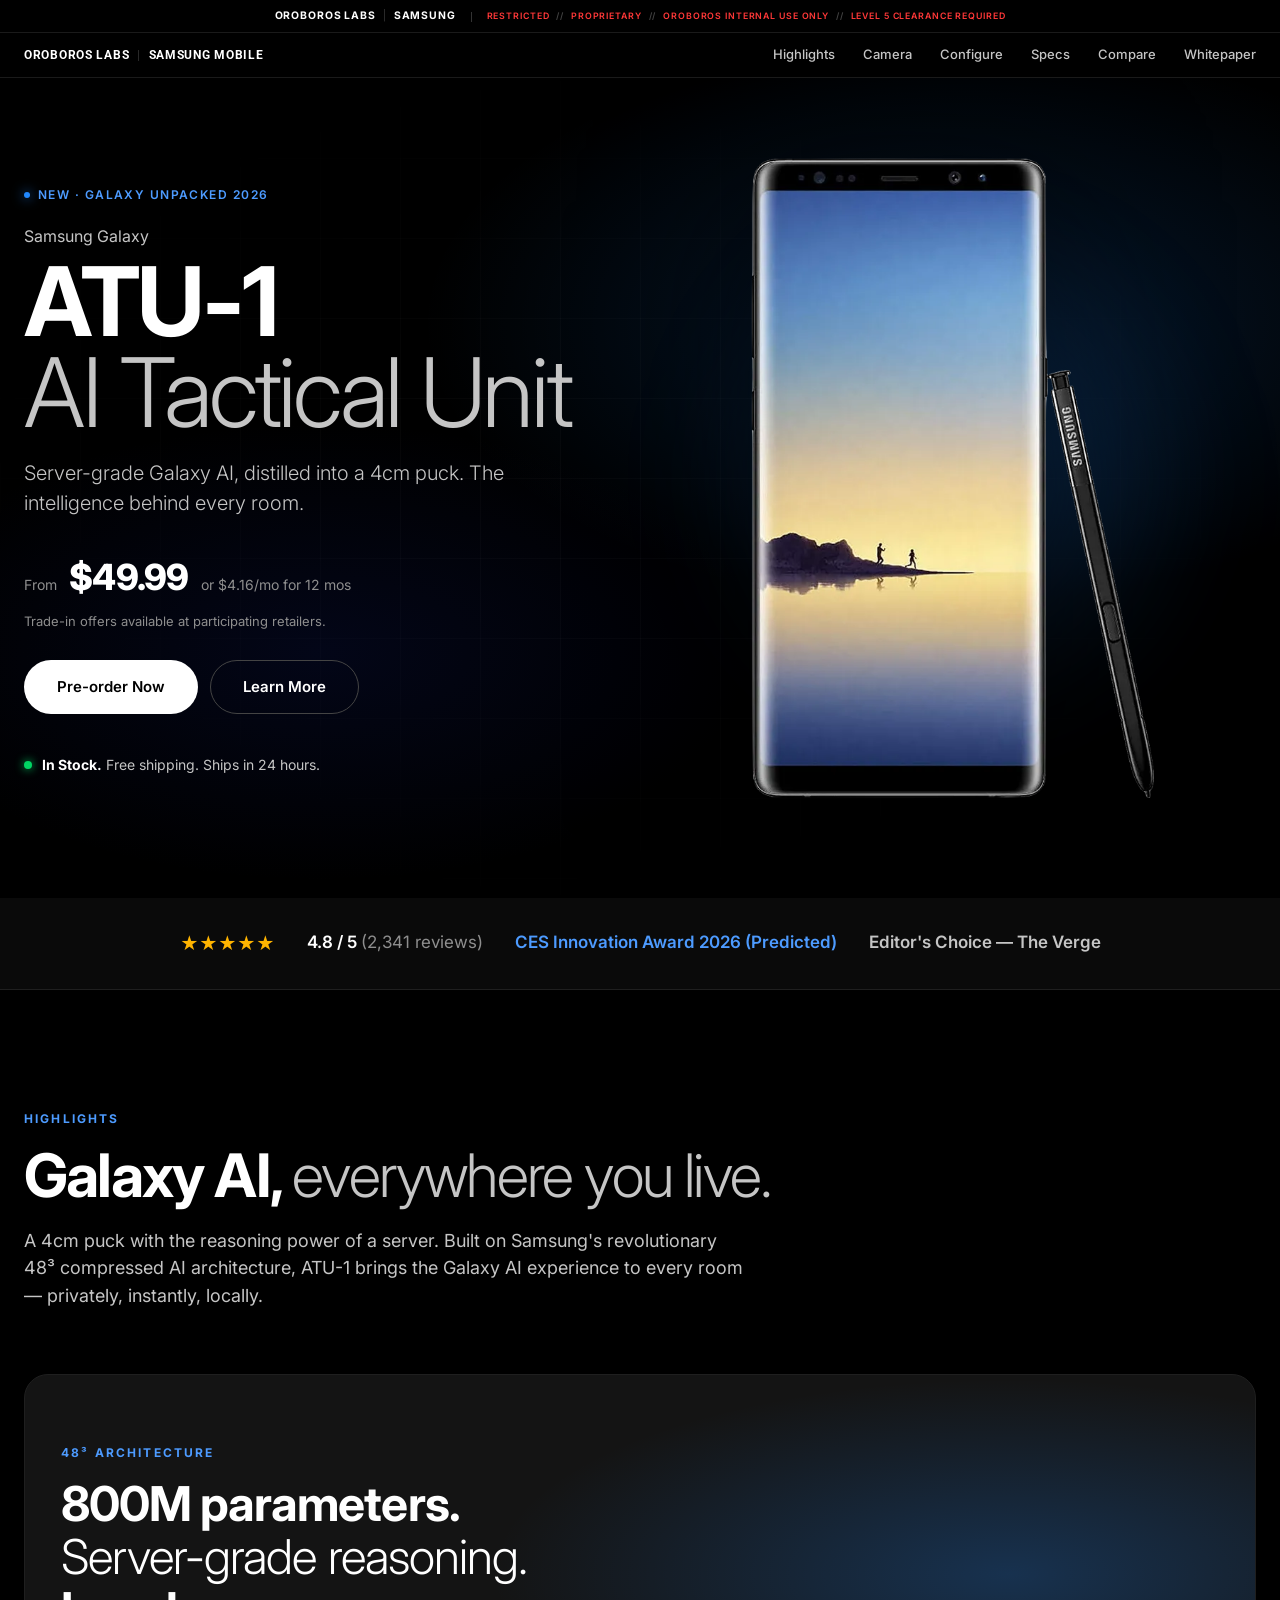
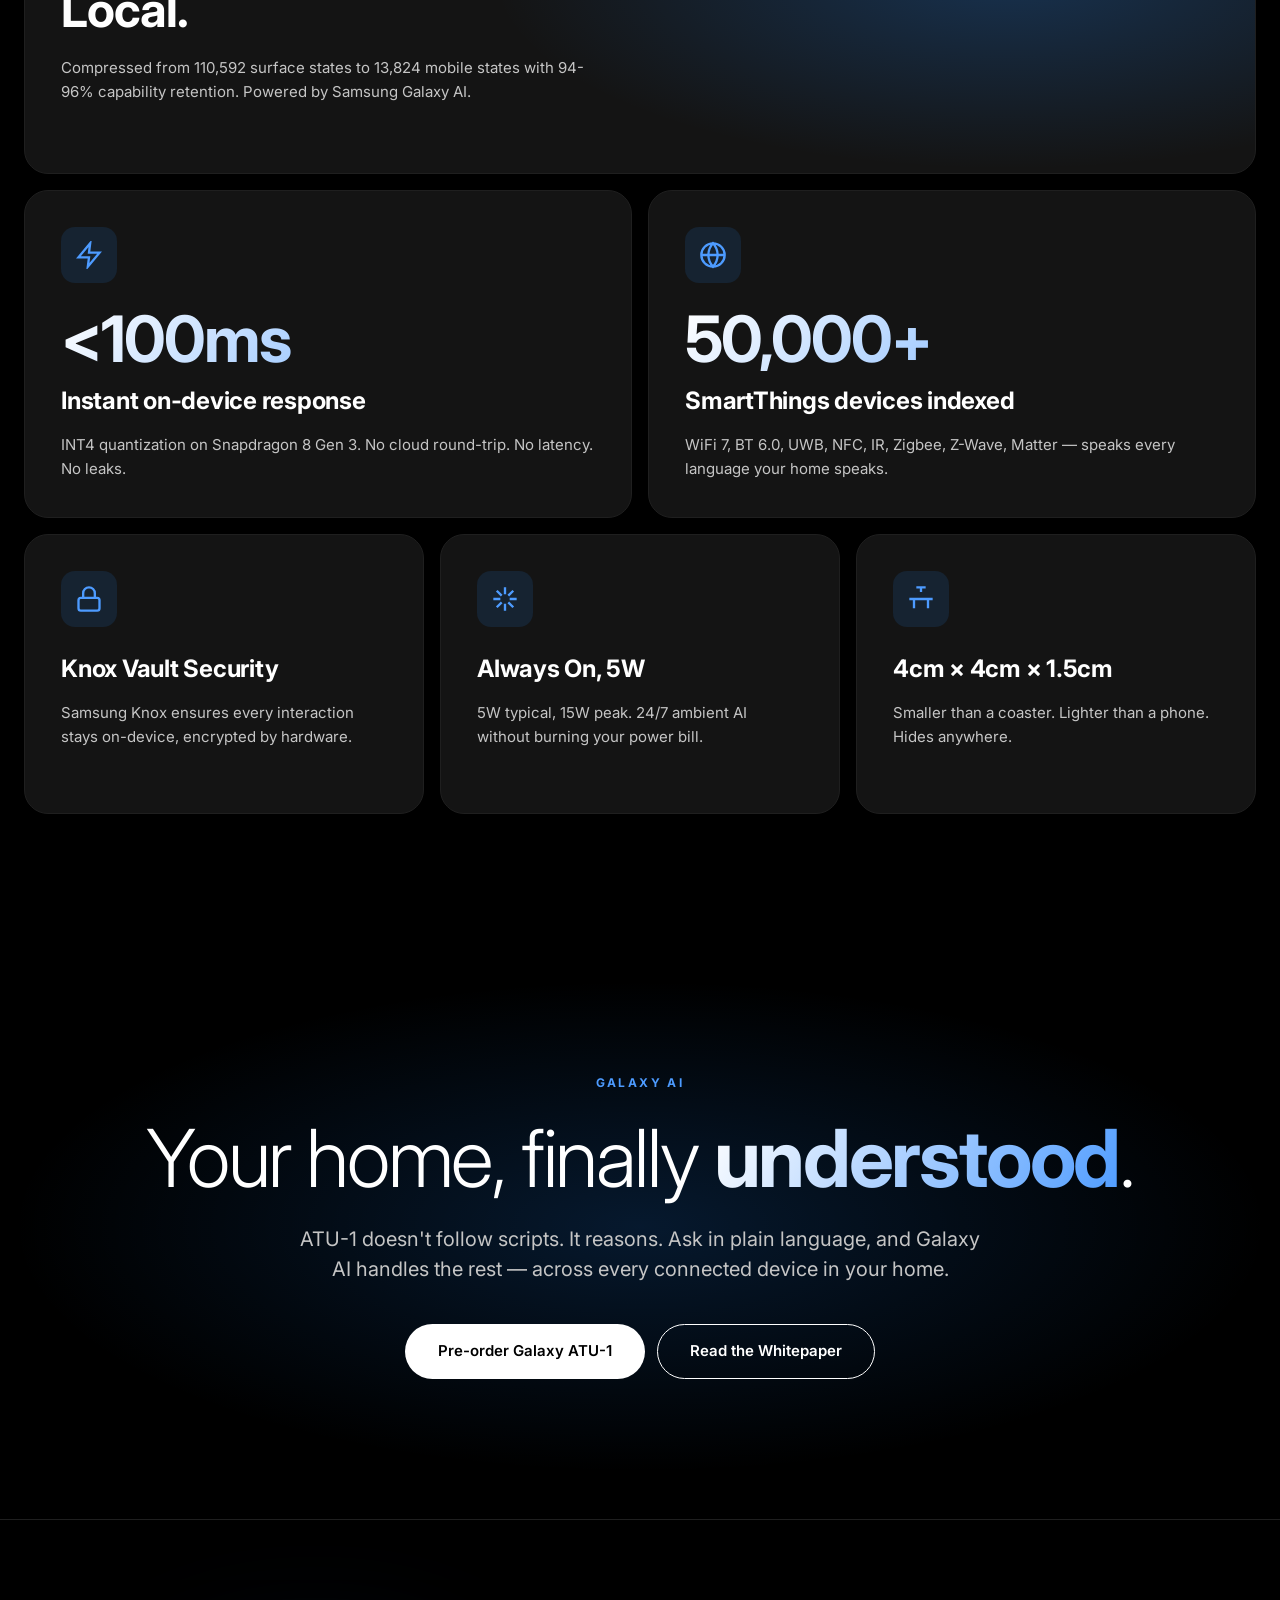
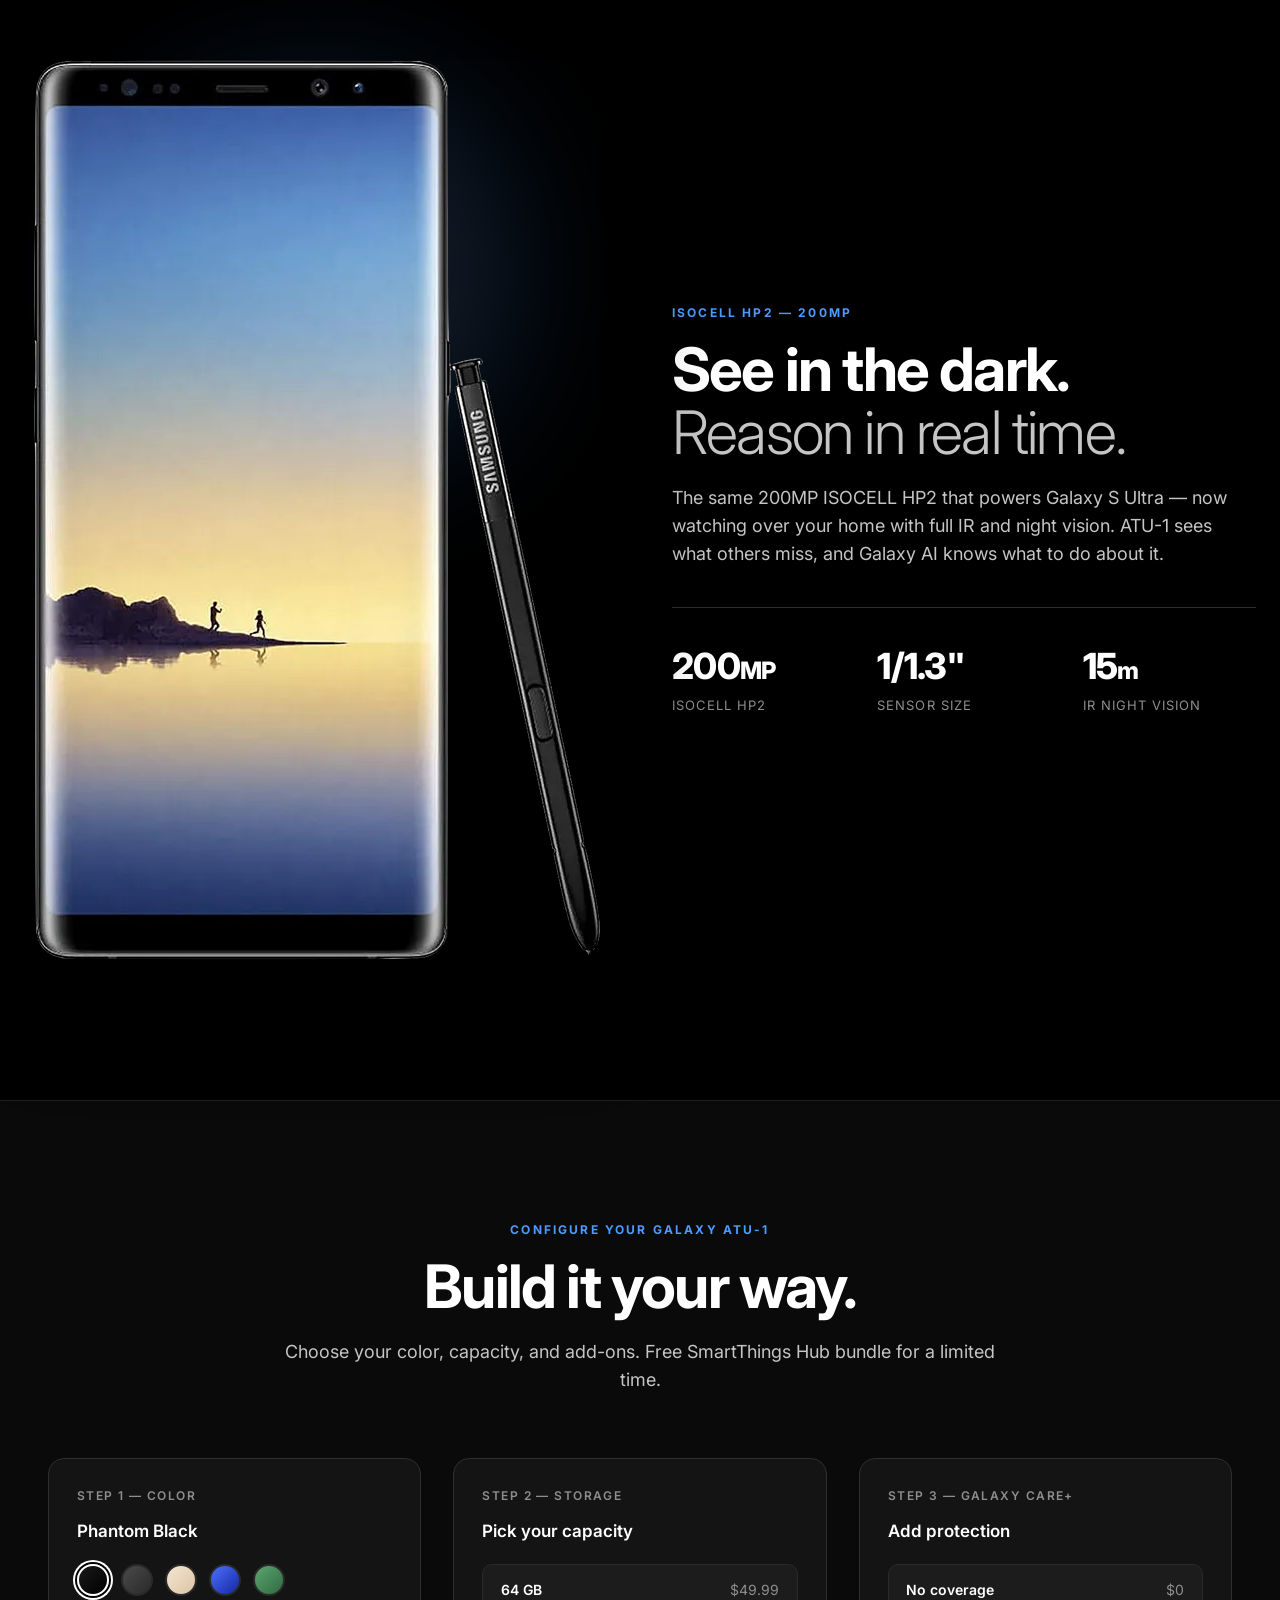
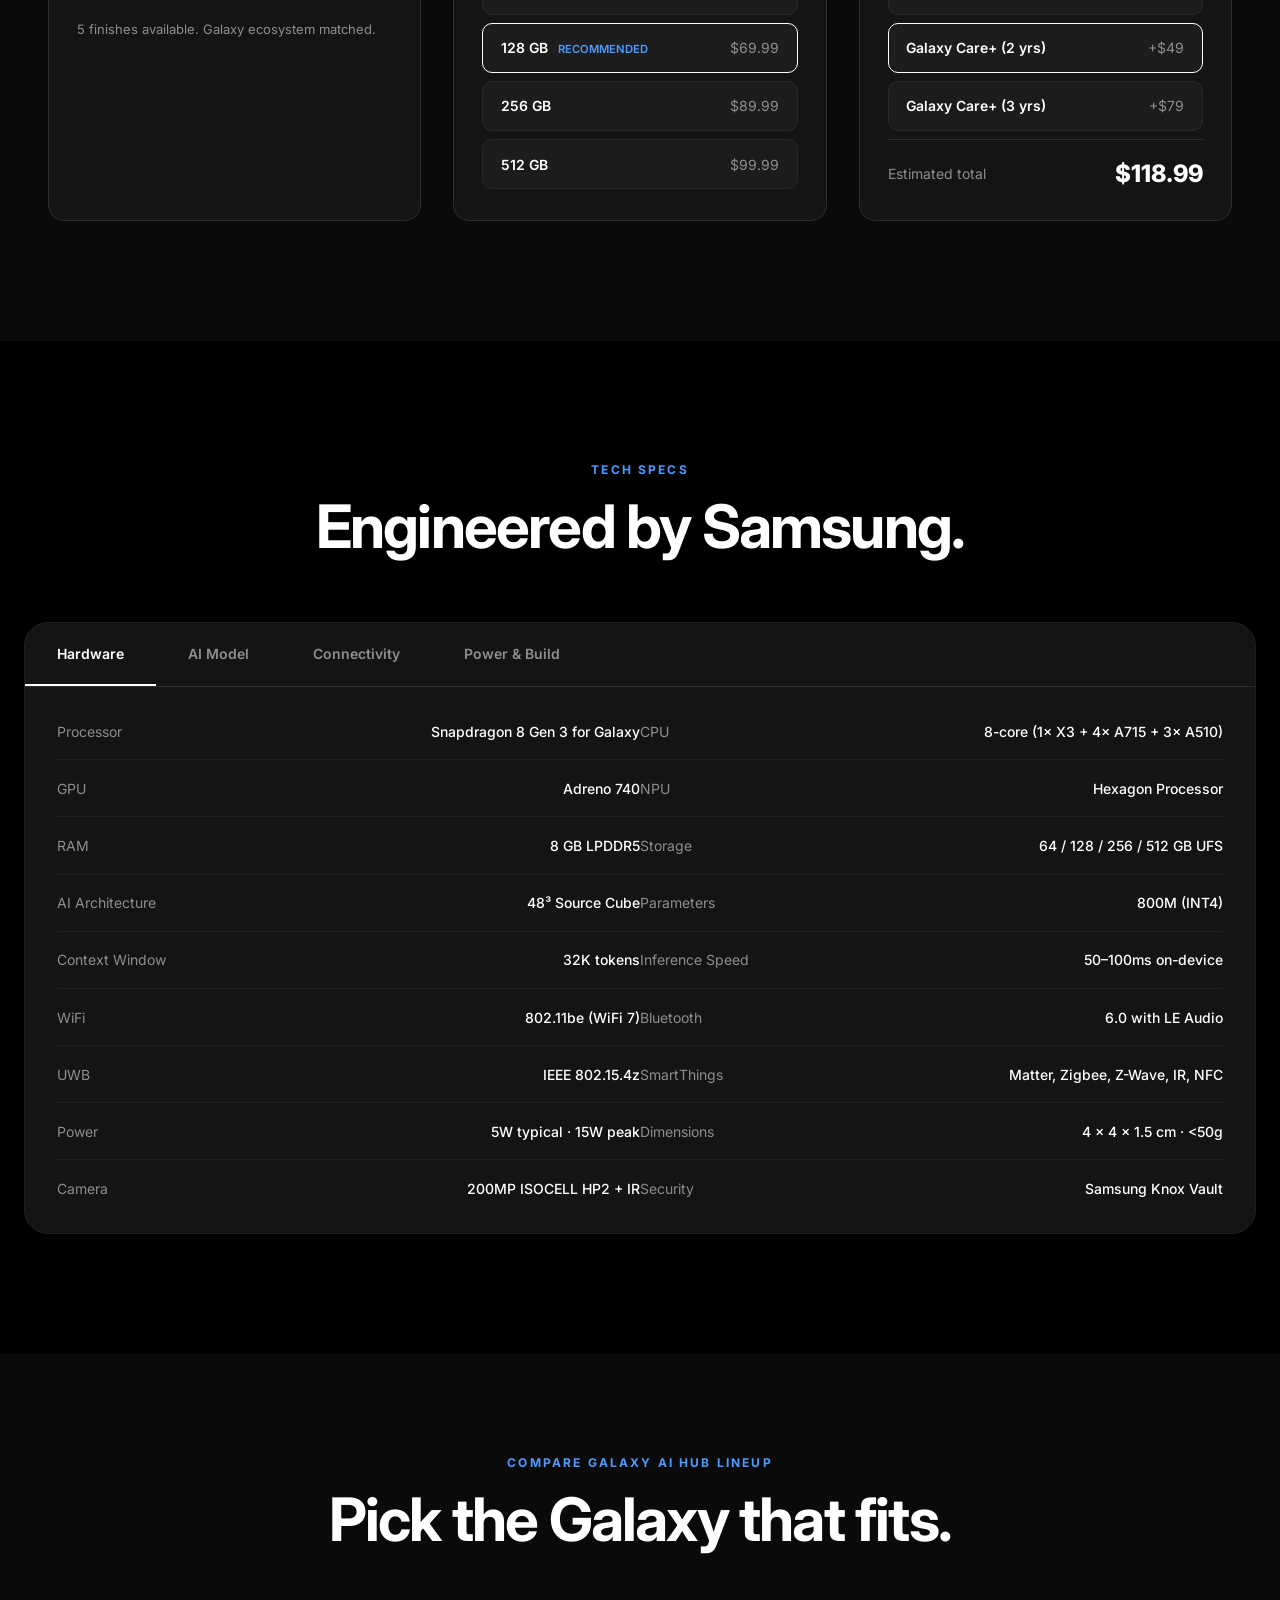
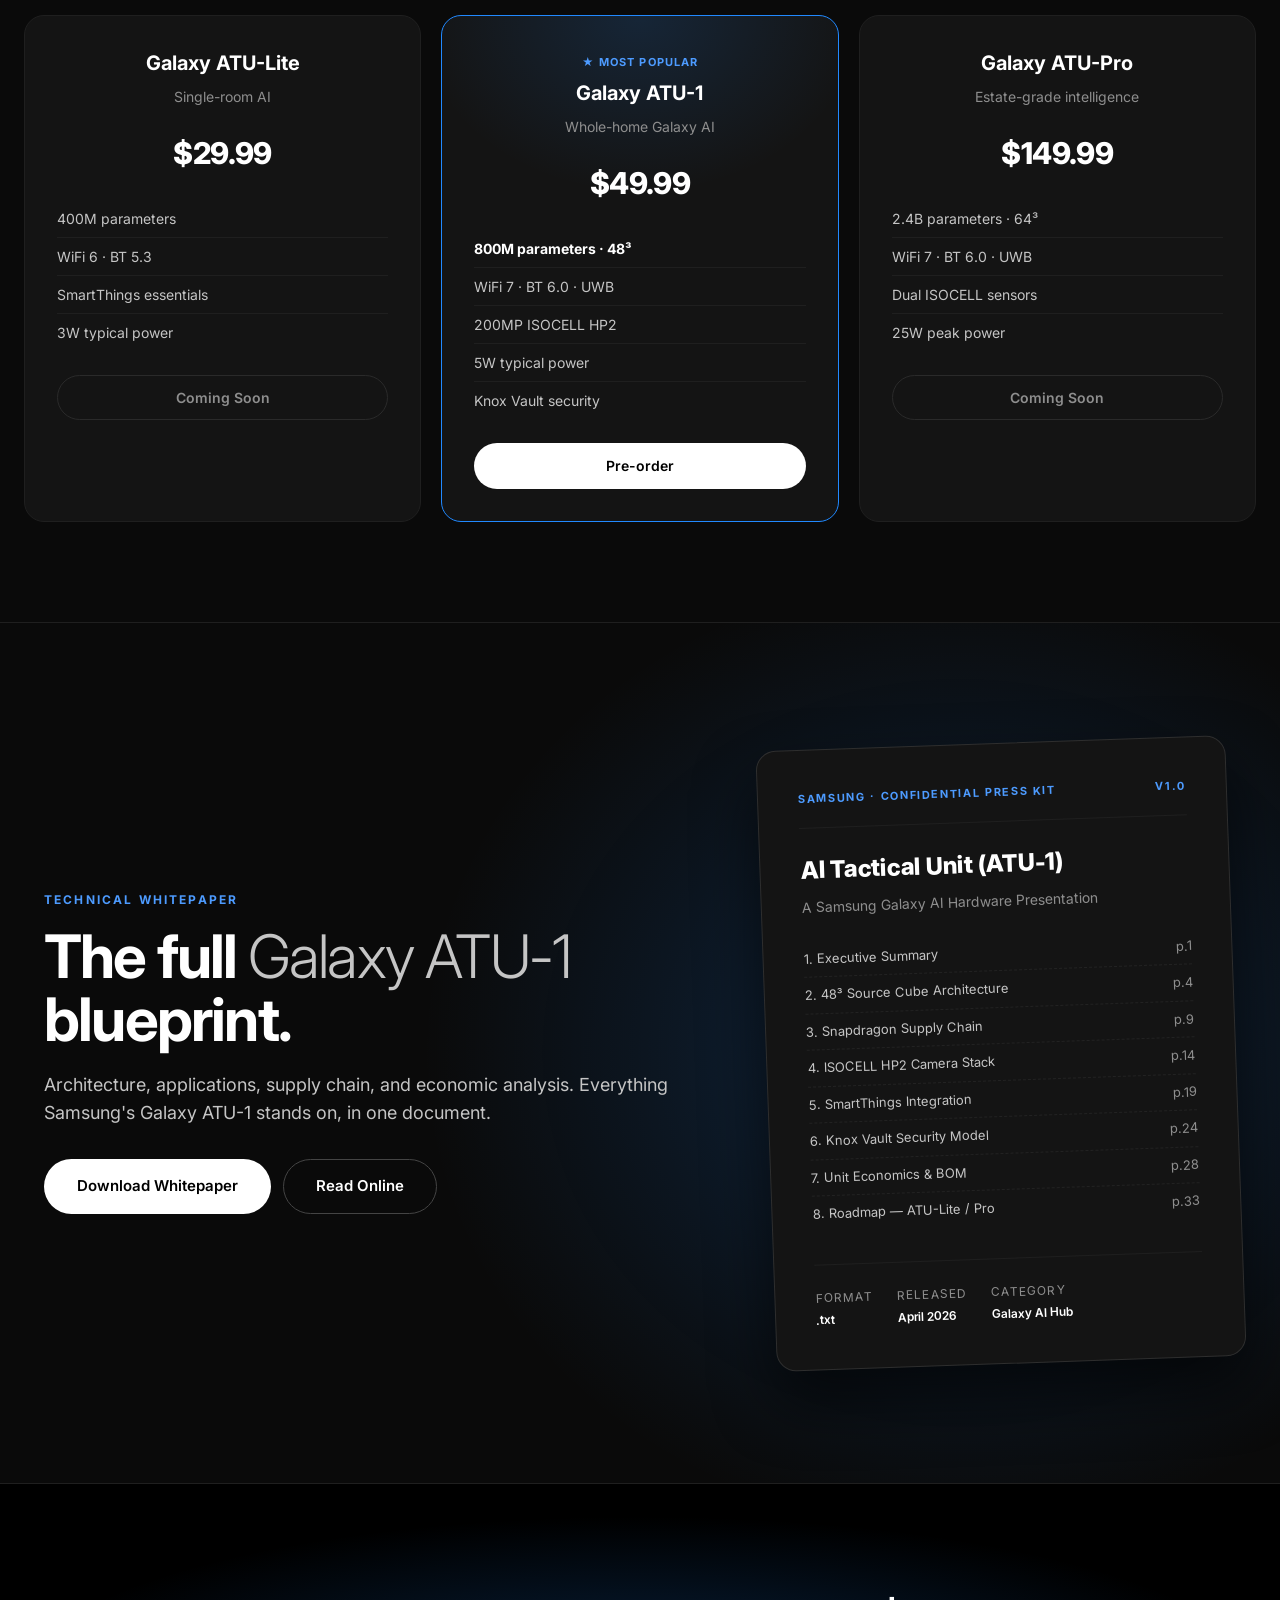
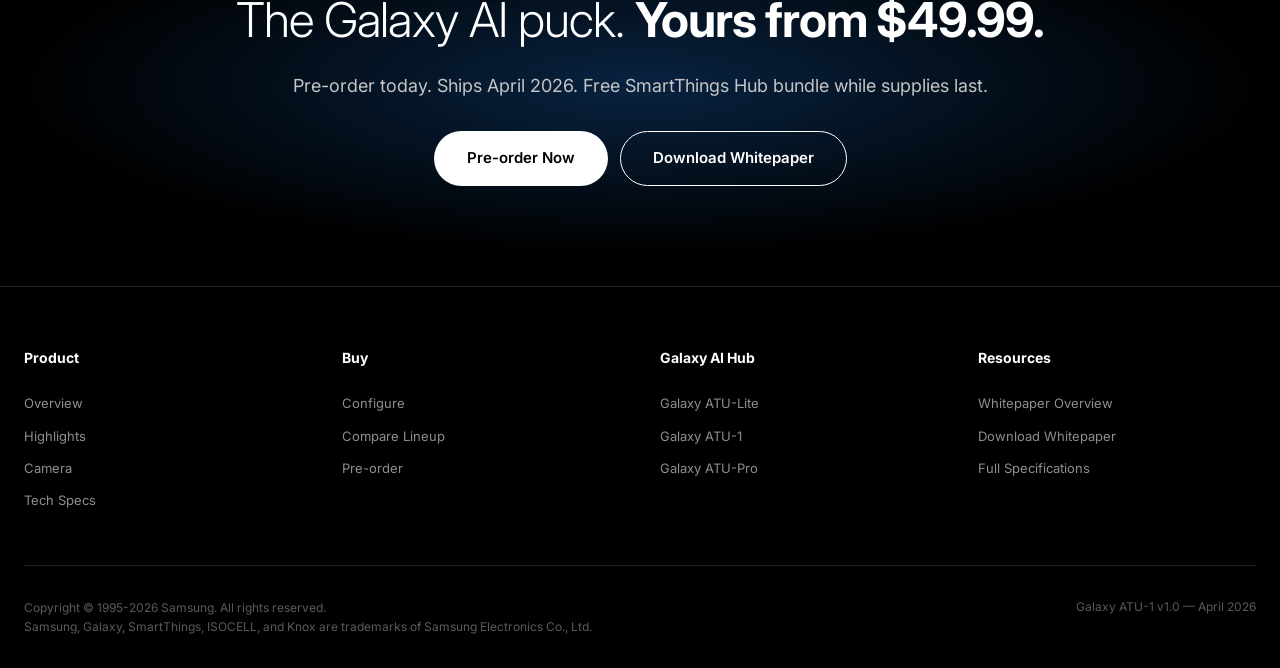
==== index.html @ 0b30759a "Final header: classification bar with brand + nav links row" ====
<!DOCTYPE html>
<html lang="en">
<head>
    <meta charset="UTF-8">
    <meta name="viewport" content="width=device-width, initial-scale=1.0">
    <title>Galaxy ATU-1 | Samsung</title>
    <meta name="description" content="Meet Galaxy ATU-1. Samsung's most advanced on-device AI. Server-grade reasoning in a 4cm puck.">
    <link href="https://fonts.googleapis.com/css2?family=Inter:wght@300;400;500;600;700;800;900&family=Roboto:wght@300;400;500;700;900&display=swap" rel="stylesheet">
    <style>
        :root {
            --samsung-blue: #1428a0;
            --samsung-blue-bright: #2189ff;
            --samsung-blue-glow: #4d9bff;
            --bg-black: #000000;
            --bg-elev-1: #0a0a0a;
            --bg-elev-2: #141414;
            --bg-elev-3: #1c1c1c;
            --text-primary: #ffffff;
            --text-secondary: #c5c5c5;
            --text-muted: #8e8e8e;
            --text-dim: #5a5a5a;
            --border: #1f1f1f;
            --border-light: #2e2e2e;
            --success: #00d563;
        }

        * { margin: 0; padding: 0; box-sizing: border-box; }
        html { scroll-behavior: smooth; }
        body {
            font-family: 'SamsungOne', 'Inter', -apple-system, BlinkMacSystemFont, 'Segoe UI', sans-serif;
            background: var(--bg-black);
            color: var(--text-primary);
            line-height: 1.5;
            overflow-x: hidden;
            -webkit-font-smoothing: antialiased;
        }

        a { color: inherit; text-decoration: none; }
        img { display: block; max-width: 100%; }

        /* Header bar */
        .classification-bar {
            background: #000;
            border-bottom: 1px solid #1a1a1a;
            padding: 8px 1.5rem;
            text-align: center;
            font-size: 0.55rem;
            font-weight: 600;
            color: #ff3838;
            letter-spacing: 0.1em;
            text-transform: uppercase;
        }
        .classification-bar .sep {
            color: #444;
            margin: 0 4px;
        }
        .classification-bar .bar-brand {
            color: #fff;
            font-weight: 700;
            font-size: 0.65rem;
        }
        .classification-bar .bar-pipe {
            color: #444;
            font-weight: 300;
            margin: 0 4px;
        }
        .classification-bar .bar-sep {
            display: inline-block;
            width: 1px;
            height: 10px;
            background: #333;
            margin: 0 12px;
            vertical-align: middle;
        }
        .site-header {
            position: sticky;
            top: 0;
            background: #000;
            border-bottom: 1px solid #1a1a1a;
            z-index: 1000;
        }
        .header-inner {
            max-width: 1440px;
            margin: 0 auto;
            padding: 0 1.5rem;
            display: flex;
            justify-content: space-between;
            align-items: center;
            height: 44px;
        }
        .header-brand {
            font-family: 'Roboto', sans-serif;
            font-size: 0.75rem;
            font-weight: 700;
            color: #fff;
            letter-spacing: 0.06em;
            text-transform: uppercase;
            white-space: nowrap;
        }
        .header-brand .bar {
            color: #444;
            font-weight: 300;
            margin: 0 4px;
        }
        .header-classification {
            font-size: 0.55rem;
            font-weight: 600;
            color: #ff3838;
            letter-spacing: 0.1em;
            text-transform: uppercase;
            white-space: nowrap;
        }
        .header-classification .sep {
            color: #444;
            margin: 0 4px;
        }
        .main-nav {
            display: flex;
            gap: 1.75rem;
            align-items: center;
        }
        .main-nav a {
            font-size: 0.8125rem;
            font-weight: 500;
            color: var(--text-secondary);
            transition: color 0.15s ease;
        }
        .main-nav a:hover { color: #fff; }

        /* Buttons */
        .btn {
            display: inline-flex;
            align-items: center;
            justify-content: center;
            padding: 0.7rem 1.5rem;
            border-radius: 999px;
            font-size: 0.875rem;
            font-weight: 600;
            cursor: pointer;
            transition: all 0.15s ease;
            border: 1.5px solid transparent;
            white-space: nowrap;
        }
        .btn-fill { background: #fff; color: #000; }
        .btn-fill:hover { background: #e6e6e6; }
        .btn-blue { background: var(--samsung-blue-bright); color: #fff; }
        .btn-blue:hover { background: #1976d2; }
        .btn-outline { background: transparent; color: #fff; border-color: #fff; }
        .btn-outline:hover { background: #fff; color: #000; }
        .btn-ghost { background: transparent; color: #fff; border-color: #444; }
        .btn-ghost:hover { border-color: #fff; }
        .btn-lg { padding: 0.95rem 2rem; font-size: 0.9375rem; }

        /* Hero */
        .hero {
            position: relative;
            background: #000;
            overflow: hidden;
            padding: 80px 0 100px;
        }
        .hero-bg {
            position: absolute;
            inset: 0;
            background:
                radial-gradient(ellipse 60% 50% at 75% 30%, rgba(33, 137, 255, 0.18), transparent 70%),
                radial-gradient(ellipse 50% 40% at 25% 70%, rgba(20, 40, 160, 0.15), transparent 70%);
        }
        .hero-bg::after {
            content: '';
            position: absolute;
            inset: 0;
            background-image:
                linear-gradient(rgba(255,255,255,0.025) 1px, transparent 1px),
                linear-gradient(90deg, rgba(255,255,255,0.025) 1px, transparent 1px);
            background-size: 80px 80px;
            mask-image: radial-gradient(ellipse at center, black 25%, transparent 75%);
        }
        .hero-inner {
            max-width: 1440px;
            margin: 0 auto;
            padding: 0 1.5rem;
            display: grid;
            grid-template-columns: 1fr 1.05fr;
            gap: 3rem;
            align-items: center;
            position: relative;
            z-index: 1;
        }
        .hero-flag {
            display: inline-flex;
            align-items: center;
            gap: 0.5rem;
            font-size: 0.75rem;
            font-weight: 600;
            color: var(--samsung-blue-glow);
            letter-spacing: 0.12em;
            text-transform: uppercase;
            margin-bottom: 1.25rem;
        }
        .hero-flag .dot {
            width: 6px; height: 6px;
            background: var(--samsung-blue-bright);
            border-radius: 50%;
            box-shadow: 0 0 12px var(--samsung-blue-bright);
        }
        .hero-eyebrow {
            font-size: 1rem;
            font-weight: 400;
            color: var(--text-secondary);
            margin-bottom: 0.5rem;
        }
        .hero-title {
            font-size: clamp(3rem, 8vw, 6rem);
            font-weight: 700;
            line-height: 0.95;
            letter-spacing: -0.035em;
            margin-bottom: 1.25rem;
        }
        .hero-title .accent {
            font-weight: 300;
            color: var(--text-secondary);
        }
        .hero-tagline {
            font-size: 1.25rem;
            color: var(--text-secondary);
            font-weight: 300;
            margin-bottom: 2rem;
            max-width: 480px;
            line-height: 1.5;
        }
        .price-block {
            display: flex;
            align-items: baseline;
            gap: 0.75rem;
            margin-bottom: 0.5rem;
            flex-wrap: wrap;
        }
        .price-from { font-size: 0.875rem; color: var(--text-muted); }
        .price-amount {
            font-size: 2.25rem;
            font-weight: 800;
            color: #fff;
            letter-spacing: -0.02em;
        }
        .price-period { font-size: 0.875rem; color: var(--text-muted); }
        .price-fineprint {
            font-size: 0.8125rem;
            color: var(--text-muted);
            margin-bottom: 1.75rem;
        }
        .hero-cta-row {
            display: flex;
            gap: 0.75rem;
            margin-bottom: 2.5rem;
            flex-wrap: wrap;
        }
        .stock-row {
            display: flex;
            align-items: center;
            gap: 0.625rem;
            font-size: 0.875rem;
            color: var(--text-secondary);
        }
        .stock-dot {
            width: 8px; height: 8px;
            background: var(--success);
            border-radius: 50%;
            box-shadow: 0 0 10px var(--success);
        }
        .hero-image-wrap {
            position: relative;
            display: flex;
            justify-content: center;
            align-items: center;
        }
        .hero-image-wrap::before {
            content: '';
            position: absolute;
            width: 520px; height: 520px;
            background: radial-gradient(circle, rgba(33, 137, 255, 0.4) 0%, transparent 65%);
            filter: blur(60px);
            z-index: 0;
        }
        .hero-image-wrap img {
            position: relative;
            z-index: 1;
            max-height: 640px;
            width: auto;
            filter: drop-shadow(0 40px 80px rgba(0,0,0,0.7));
            animation: heroFloat 7s ease-in-out infinite;
        }
        @keyframes heroFloat {
            0%,100% { transform: translateY(0); }
            50% { transform: translateY(-14px); }
        }

        /* Configurator */
        .configurator {
            background: var(--bg-elev-1);
            border-top: 1px solid var(--border);
            border-bottom: 1px solid var(--border);
            padding: 56px 0;
        }
        .configurator-inner {
            max-width: 1240px;
            margin: 0 auto;
            padding: 0 1.5rem;
            display: grid;
            grid-template-columns: repeat(3, 1fr);
            gap: 2rem;
        }
        .config-block {
            background: var(--bg-elev-2);
            border: 1px solid var(--border-light);
            border-radius: 16px;
            padding: 1.75rem;
        }
        .config-label {
            font-size: 0.75rem;
            color: var(--text-muted);
            text-transform: uppercase;
            letter-spacing: 0.12em;
            margin-bottom: 0.875rem;
            font-weight: 600;
        }
        .config-title {
            font-size: 1.0625rem;
            font-weight: 600;
            margin-bottom: 1.25rem;
        }
        .swatch-row {
            display: flex;
            gap: 0.75rem;
            flex-wrap: wrap;
        }
        .swatch {
            width: 32px; height: 32px;
            border-radius: 50%;
            cursor: pointer;
            border: 2px solid #2a2a2a;
            position: relative;
            transition: all 0.15s ease;
        }
        .swatch:hover { transform: scale(1.08); }
        .swatch.active {
            border-color: #fff;
            box-shadow: 0 0 0 2px #000, 0 0 0 4px #fff;
        }
        .swatch-black { background: linear-gradient(135deg, #1a1a1a, #000); }
        .swatch-graphite { background: linear-gradient(135deg, #4a4a4a, #2a2a2a); }
        .swatch-cream { background: linear-gradient(135deg, #f5e6d3, #d9c4a3); }
        .swatch-blue { background: linear-gradient(135deg, #4d6fff, #1428a0); }
        .swatch-green { background: linear-gradient(135deg, #5fa572, #2d6b3f); }

        .option-row {
            display: flex;
            flex-direction: column;
            gap: 0.5rem;
        }
        .option-pill {
            display: flex;
            justify-content: space-between;
            align-items: center;
            padding: 0.85rem 1.1rem;
            background: var(--bg-elev-3);
            border: 1.5px solid #2a2a2a;
            border-radius: 10px;
            cursor: pointer;
            transition: all 0.15s ease;
            font-size: 0.875rem;
        }
        .option-pill:hover { border-color: #555; }
        .option-pill.active {
            border-color: #fff;
            background: rgba(255,255,255,0.04);
        }
        .option-pill .opt-name { font-weight: 600; }
        .option-pill .opt-price { color: var(--text-muted); }

        .total-summary {
            display: flex;
            justify-content: space-between;
            align-items: center;
            padding-top: 1rem;
            border-top: 1px solid var(--border-light);
            margin-top: 0.5rem;
        }
        .total-label { font-size: 0.875rem; color: var(--text-muted); }
        .total-amount {
            font-size: 1.5rem;
            font-weight: 800;
        }

        /* Section */
        .section { padding: 120px 0; background: #000; }
        .section.alt { background: var(--bg-elev-1); }
        .section-inner {
            max-width: 1440px;
            margin: 0 auto;
            padding: 0 1.5rem;
        }
        .section-eyebrow {
            font-size: 0.75rem;
            color: var(--samsung-blue-glow);
            font-weight: 700;
            letter-spacing: 0.18em;
            text-transform: uppercase;
            margin-bottom: 1rem;
        }
        .section-title {
            font-size: clamp(2.25rem, 5vw, 3.75rem);
            font-weight: 700;
            line-height: 1.05;
            letter-spacing: -0.03em;
            margin-bottom: 1.25rem;
        }
        .section-title .light { font-weight: 300; color: var(--text-secondary); }
        .section-subtitle {
            font-size: 1.125rem;
            color: var(--text-secondary);
            max-width: 720px;
            line-height: 1.55;
        }
        .section-header { margin-bottom: 4rem; max-width: 900px; }
        .section-header.center { text-align: center; margin: 0 auto 4rem; }

        /* Breakout */
        .breakout {
            padding: 140px 0;
            background:
                radial-gradient(ellipse 70% 60% at 50% 50%, rgba(33, 137, 255, 0.18), transparent 70%),
                #000;
            text-align: center;
        }
        .breakout-eyebrow {
            font-size: 0.75rem;
            color: var(--samsung-blue-glow);
            font-weight: 700;
            letter-spacing: 0.2em;
            text-transform: uppercase;
            margin-bottom: 1.5rem;
        }
        .breakout-title {
            font-size: clamp(2.5rem, 7vw, 5rem);
            font-weight: 300;
            line-height: 1.05;
            letter-spacing: -0.03em;
            margin-bottom: 1.5rem;
            max-width: 1100px;
            margin-left: auto;
            margin-right: auto;
        }
        .breakout-title strong {
            font-weight: 700;
            background: linear-gradient(120deg, #fff 0%, var(--samsung-blue-glow) 100%);
            -webkit-background-clip: text;
            -webkit-text-fill-color: transparent;
            background-clip: text;
        }
        .breakout-sub {
            font-size: 1.25rem;
            color: var(--text-secondary);
            max-width: 700px;
            margin: 0 auto 2.5rem;
        }

        /* Mosaic */
        .mosaic {
            display: grid;
            grid-template-columns: repeat(6, 1fr);
            grid-auto-rows: minmax(280px, auto);
            gap: 1rem;
        }
        .mosaic-card {
            background: var(--bg-elev-2);
            border: 1px solid var(--border);
            border-radius: 24px;
            padding: 2.25rem;
            position: relative;
            overflow: hidden;
            transition: all 0.3s ease;
        }
        .mosaic-card:hover {
            border-color: var(--border-light);
            transform: translateY(-4px);
        }
        .mosaic-card.span-3 { grid-column: span 3; }
        .mosaic-card.span-2 { grid-column: span 2; }
        .mosaic-card.feature-hero {
            grid-column: span 6;
            min-height: 400px;
            background:
                radial-gradient(ellipse 60% 70% at 80% 50%, rgba(33, 137, 255, 0.25), transparent 70%),
                var(--bg-elev-2);
            display: flex;
            align-items: center;
        }
        .mosaic-icon {
            width: 56px; height: 56px;
            border-radius: 14px;
            background: rgba(33, 137, 255, 0.12);
            color: var(--samsung-blue-glow);
            display: flex;
            align-items: center;
            justify-content: center;
            margin-bottom: 1.5rem;
        }
        .mosaic-stat {
            font-size: clamp(2.5rem, 5vw, 4rem);
            font-weight: 700;
            line-height: 1;
            letter-spacing: -0.03em;
            margin-bottom: 0.75rem;
            background: linear-gradient(135deg, #fff 0%, var(--samsung-blue-glow) 100%);
            -webkit-background-clip: text;
            -webkit-text-fill-color: transparent;
            background-clip: text;
        }
        .mosaic-title {
            font-size: 1.5rem;
            font-weight: 700;
            margin-bottom: 0.875rem;
            letter-spacing: -0.01em;
        }
        .mosaic-text {
            font-size: 0.9375rem;
            color: var(--text-secondary);
            line-height: 1.6;
        }
        .feature-hero-content { max-width: 540px; }
        .feature-hero-title {
            font-size: clamp(2rem, 4vw, 3rem);
            font-weight: 300;
            line-height: 1.1;
            letter-spacing: -0.02em;
            margin-bottom: 1.25rem;
        }
        .feature-hero-title strong { font-weight: 700; }

        /* Showcase */
        .showcase {
            padding: 140px 0;
            background: #000;
            border-top: 1px solid var(--border);
            border-bottom: 1px solid var(--border);
        }
        .showcase-inner {
            max-width: 1440px;
            margin: 0 auto;
            padding: 0 1.5rem;
            display: grid;
            grid-template-columns: 1fr 1fr;
            gap: 4rem;
            align-items: center;
        }
        .showcase-image {
            position: relative;
            display: flex;
            justify-content: center;
        }
        .showcase-image::before {
            content: '';
            position: absolute;
            width: 420px; height: 420px;
            background: radial-gradient(circle, rgba(255, 140, 80, 0.2) 0%, rgba(33, 137, 255, 0.18) 60%, transparent 80%);
            filter: blur(60px);
        }
        .showcase-image img {
            position: relative;
            z-index: 1;
            border-radius: 28px;
            box-shadow: 0 40px 100px rgba(0,0,0,0.7);
        }
        .stat-row {
            display: grid;
            grid-template-columns: repeat(3, 1fr);
            gap: 2rem;
            margin-top: 2.5rem;
            padding-top: 2.5rem;
            border-top: 1px solid var(--border-light);
        }
        .stat-item .stat-value {
            font-size: 2.25rem;
            font-weight: 800;
            line-height: 1;
            letter-spacing: -0.02em;
            margin-bottom: 0.5rem;
            display: block;
        }
        .stat-item .stat-label {
            font-size: 0.8125rem;
            color: var(--text-muted);
            text-transform: uppercase;
            letter-spacing: 0.08em;
        }

        /* Reviews */
        .reviews-bar {
            background: var(--bg-elev-1);
            padding: 32px 0;
            border-bottom: 1px solid var(--border);
        }
        .reviews-inner {
            max-width: 1240px;
            margin: 0 auto;
            padding: 0 1.5rem;
            display: flex;
            justify-content: center;
            align-items: center;
            gap: 2rem;
            flex-wrap: wrap;
        }
        .stars {
            display: inline-flex;
            gap: 2px;
            color: #ffb400;
            font-size: 1.125rem;
        }
        .review-stat { font-size: 1.0625rem; font-weight: 600; }
        .review-stat span { color: var(--text-muted); font-weight: 400; }

        /* Specs */
        .specs-table-wrap {
            background: var(--bg-elev-2);
            border: 1px solid var(--border);
            border-radius: 24px;
            overflow: hidden;
        }
        .specs-tabs {
            display: flex;
            border-bottom: 1px solid var(--border-light);
            overflow-x: auto;
        }
        .spec-tab {
            padding: 1.25rem 2rem;
            font-size: 0.875rem;
            font-weight: 600;
            color: var(--text-muted);
            cursor: pointer;
            white-space: nowrap;
            border-bottom: 2px solid transparent;
            transition: all 0.15s ease;
        }
        .spec-tab:hover { color: #fff; }
        .spec-tab.active {
            color: #fff;
            border-bottom-color: #fff;
        }
        .specs-grid {
            display: grid;
            grid-template-columns: repeat(2, 1fr);
            padding: 1rem 2rem;
        }
        .spec-line {
            display: flex;
            justify-content: space-between;
            padding: 1.1rem 0;
            border-bottom: 1px solid var(--border);
            gap: 2rem;
        }
        .specs-grid > .spec-line:nth-last-child(-n+2) { border-bottom: none; }
        .spec-line .label { color: var(--text-muted); font-size: 0.875rem; }
        .spec-line .val { color: #fff; font-size: 0.875rem; font-weight: 500; text-align: right; }

        /* Compare */
        .compare {
            padding: 100px 0;
            background: var(--bg-elev-1);
        }
        .compare-grid {
            display: grid;
            grid-template-columns: repeat(3, 1fr);
            gap: 1.25rem;
        }
        .compare-card {
            background: var(--bg-elev-2);
            border: 1px solid var(--border);
            border-radius: 20px;
            padding: 2rem;
            text-align: center;
            transition: all 0.2s ease;
        }
        .compare-card:hover { border-color: var(--samsung-blue-bright); }
        .compare-card.featured {
            border: 1.5px solid var(--samsung-blue-bright);
            background:
                radial-gradient(ellipse 80% 50% at 50% 0%, rgba(33,137,255,0.15), transparent 70%),
                var(--bg-elev-2);
        }
        .compare-badge {
            display: inline-block;
            font-size: 0.6875rem;
            font-weight: 700;
            letter-spacing: 0.1em;
            text-transform: uppercase;
            color: var(--samsung-blue-glow);
            margin-bottom: 0.5rem;
        }
        .compare-name {
            font-size: 1.25rem;
            font-weight: 700;
            margin-bottom: 0.5rem;
        }
        .compare-tagline {
            font-size: 0.875rem;
            color: var(--text-muted);
            margin-bottom: 1.5rem;
        }
        .compare-price {
            font-size: 1.875rem;
            font-weight: 800;
            margin-bottom: 1.5rem;
            letter-spacing: -0.02em;
        }
        .compare-list {
            list-style: none;
            text-align: left;
            margin-bottom: 1.5rem;
        }
        .compare-list li {
            font-size: 0.875rem;
            color: var(--text-secondary);
            padding: 0.5rem 0;
            border-bottom: 1px solid var(--border);
        }
        .compare-list li:last-child { border-bottom: none; }
        .compare-soon {
            display: inline-block;
            padding: 0.7rem 1.5rem;
            border-radius: 999px;
            font-size: 0.875rem;
            font-weight: 600;
            color: var(--text-muted);
            border: 1.5px solid #2a2a2a;
            width: 100%;
            box-sizing: border-box;
        }

        /* Phone mockup (blank concept frames with rendered UI on screen) */
        .phone-mock {
            position: relative;
            width: 100%;
            max-width: 340px;
            margin: 0 auto;
            filter: drop-shadow(0 30px 60px rgba(0,0,0,0.7));
        }
        .phone-mock img {
            width: 100%;
            display: block;
            position: relative;
            z-index: 2;
        }
        .phone-mock-screen {
            position: absolute;
            z-index: 1;
            background: #000;
            overflow: hidden;
            font-size: 0.6rem;
            display: flex;
            flex-direction: column;
            color: #fff;
        }
        .phone-mock.notch .phone-mock-screen {
            top: 7.5%; bottom: 7.5%;
            left: 27.2%; right: 27.2%;
            border-radius: 22px;
        }
        .phone-mock.clean .phone-mock-screen {
            top: 6%; bottom: 6%;
            left: 27.2%; right: 27.2%;
            border-radius: 22px;
        }
        .ph-statusbar {
            display: flex;
            justify-content: space-between;
            align-items: center;
            padding: 6px 14px 4px;
            font-size: 0.55rem;
            font-weight: 600;
            color: #fff;
        }
        .phone-mock.notch .ph-statusbar { padding-top: 16px; }
        .ph-statusbar-icons {
            display: inline-flex;
            gap: 3px;
            align-items: center;
        }
        .ph-content {
            flex: 1;
            padding: 8px 12px;
            overflow: hidden;
        }
        .ph-app-header {
            display: flex;
            justify-content: space-between;
            align-items: center;
            margin-bottom: 10px;
        }
        .ph-app-name {
            font-size: 0.7rem;
            font-weight: 800;
            letter-spacing: 0.04em;
        }
        .ph-app-name .blue { color: var(--samsung-blue-glow); }
        .ph-app-icon {
            width: 18px; height: 18px;
            border-radius: 50%;
            background: rgba(255,255,255,0.12);
            display: inline-flex;
            align-items: center;
            justify-content: center;
            font-size: 0.55rem;
        }
        .ph-card {
            background: linear-gradient(135deg, #1a3a8a, #0f1f5c);
            border-radius: 12px;
            padding: 10px;
            margin-bottom: 8px;
            position: relative;
            overflow: hidden;
        }
        .ph-card::before {
            content: '';
            position: absolute;
            top: -20px; right: -20px;
            width: 70px; height: 70px;
            background: radial-gradient(circle, rgba(77,155,255,0.4), transparent 70%);
            border-radius: 50%;
        }
        .ph-card-label {
            font-size: 0.5rem;
            color: rgba(255,255,255,0.7);
            text-transform: uppercase;
            letter-spacing: 0.08em;
            margin-bottom: 4px;
        }
        .ph-card-title {
            font-size: 0.75rem;
            font-weight: 700;
            margin-bottom: 2px;
        }
        .ph-card-status {
            display: inline-flex;
            align-items: center;
            gap: 4px;
            font-size: 0.55rem;
            color: var(--success);
            margin-top: 4px;
        }
        .ph-card-status::before {
            content: '';
            width: 5px; height: 5px;
            background: var(--success);
            border-radius: 50%;
            box-shadow: 0 0 6px var(--success);
        }
        .ph-grid {
            display: grid;
            grid-template-columns: 1fr 1fr;
            gap: 5px;
            margin-bottom: 8px;
        }
        .ph-stat {
            background: rgba(255,255,255,0.06);
            border-radius: 8px;
            padding: 6px 8px;
        }
        .ph-stat-val {
            font-size: 0.78rem;
            font-weight: 800;
            color: #fff;
        }
        .ph-stat-val.blue { color: var(--samsung-blue-glow); }
        .ph-stat-key {
            font-size: 0.45rem;
            color: rgba(255,255,255,0.5);
            text-transform: uppercase;
            letter-spacing: 0.06em;
            margin-top: 1px;
        }
        .ph-section-h {
            font-size: 0.55rem;
            font-weight: 700;
            text-transform: uppercase;
            letter-spacing: 0.08em;
            color: rgba(255,255,255,0.5);
            margin: 6px 0 5px;
        }
        .ph-event {
            display: flex;
            justify-content: space-between;
            padding: 4px 0;
            font-size: 0.55rem;
            border-bottom: 1px solid rgba(255,255,255,0.06);
        }
        .ph-event:last-child { border-bottom: none; }
        .ph-event-time { color: rgba(255,255,255,0.4); }
        .ph-tabbar {
            display: flex;
            justify-content: space-around;
            padding: 8px 0 12px;
            border-top: 1px solid rgba(255,255,255,0.08);
            font-size: 0.5rem;
        }
        .ph-tab {
            flex: 1;
            text-align: center;
            color: rgba(255,255,255,0.4);
        }
        .ph-tab.active { color: var(--samsung-blue-glow); }

        /* Live cam phone */
        .ph-cam-wrap {
            position: relative;
            flex: 1;
            background:
                radial-gradient(ellipse at top, #2a3f5f 0%, #0a1320 60%, #000 100%);
            overflow: hidden;
            border-radius: 8px;
            margin: 6px;
        }
        .ph-cam-wrap::after {
            content: '';
            position: absolute;
            inset: 0;
            background-image:
                linear-gradient(rgba(255,255,255,0.04) 1px, transparent 1px),
                linear-gradient(90deg, rgba(255,255,255,0.04) 1px, transparent 1px);
            background-size: 14px 14px;
        }
        .ph-cam-toplabel {
            position: absolute;
            top: 8px; left: 8px;
            background: rgba(0,0,0,0.6);
            padding: 3px 6px;
            border-radius: 4px;
            font-size: 0.5rem;
            font-weight: 700;
            display: inline-flex;
            gap: 4px;
            align-items: center;
            z-index: 2;
        }
        .ph-cam-toplabel::before {
            content: '';
            width: 5px; height: 5px;
            background: #ff3838;
            border-radius: 50%;
            animation: rec 1.2s infinite;
        }
        @keyframes rec { 0%,100%{opacity:1} 50%{opacity:0.3} }
        .ph-cam-detect {
            position: absolute;
            border: 1.5px solid var(--samsung-blue-glow);
            border-radius: 3px;
            z-index: 2;
        }
        .ph-cam-detect::after {
            content: attr(data-label);
            position: absolute;
            top: -14px;
            left: -1px;
            background: var(--samsung-blue-glow);
            color: #000;
            font-size: 0.5rem;
            font-weight: 700;
            padding: 1px 4px;
            border-radius: 2px;
            white-space: nowrap;
        }
        .ph-cam-summary {
            position: absolute;
            bottom: 6px;
            left: 6px; right: 6px;
            background: rgba(0,0,0,0.65);
            backdrop-filter: blur(8px);
            border-radius: 8px;
            padding: 6px 8px;
            z-index: 3;
            font-size: 0.55rem;
        }
        .ph-cam-summary strong { color: var(--samsung-blue-glow); }
        .ph-action-row {
            display: flex;
            gap: 5px;
            padding: 0 8px 12px;
        }
        .ph-pill {
            flex: 1;
            background: rgba(255,255,255,0.08);
            border-radius: 999px;
            padding: 5px 8px;
            font-size: 0.52rem;
            font-weight: 600;
            text-align: center;
        }
        .ph-pill.primary {
            background: var(--samsung-blue-bright);
        }

        /* Companion App section */
        .companion {
            padding: 140px 0;
            background:
                radial-gradient(ellipse 60% 50% at 30% 30%, rgba(33,137,255,0.12), transparent 70%),
                radial-gradient(ellipse 50% 60% at 80% 70%, rgba(20,40,160,0.12), transparent 70%),
                #000;
            border-top: 1px solid var(--border);
            border-bottom: 1px solid var(--border);
        }
        .companion-inner {
            max-width: 1440px;
            margin: 0 auto;
            padding: 0 1.5rem;
        }
        .companion-grid {
            display: grid;
            grid-template-columns: 1fr 1fr;
            gap: 3rem;
            align-items: center;
        }
        .companion-phones {
            display: grid;
            grid-template-columns: 1fr 1fr;
            gap: 1.5rem;
            align-items: end;
        }
        .companion-phone-col {
            position: relative;
        }
        .companion-phone-col:first-child { transform: translateY(-30px); }
        .companion-phone-col:last-child { transform: translateY(30px); }
        .companion-caption {
            text-align: center;
            margin-top: 1rem;
            font-size: 0.8125rem;
            color: var(--text-muted);
            font-weight: 500;
        }
        .companion-caption strong { color: #fff; }

        /* Proposal stamp */
        .proposal-stamp {
            display: inline-flex;
            align-items: center;
            gap: 0.625rem;
            background: rgba(33,137,255,0.08);
            border: 1px solid rgba(77,155,255,0.3);
            color: var(--samsung-blue-glow);
            padding: 0.45rem 0.85rem;
            border-radius: 6px;
            font-size: 0.6875rem;
            font-weight: 700;
            letter-spacing: 0.14em;
            text-transform: uppercase;
            margin-bottom: 1.5rem;
        }
        .proposal-stamp .stamp-square {
            width: 8px; height: 8px;
            background: var(--samsung-blue-bright);
        }

        /* Why Samsung / Proposal section */
        .proposal {
            padding: 140px 0;
            background: #000;
        }
        .proposal-grid {
            display: grid;
            grid-template-columns: repeat(3, 1fr);
            gap: 1.25rem;
        }
        .proposal-card {
            background: var(--bg-elev-2);
            border: 1px solid var(--border);
            border-radius: 20px;
            padding: 2rem;
            position: relative;
            overflow: hidden;
            transition: all 0.3s ease;
        }
        .proposal-card:hover {
            border-color: var(--samsung-blue-bright);
            transform: translateY(-4px);
        }
        .proposal-card-num {
            font-size: 3.5rem;
            font-weight: 800;
            line-height: 1;
            background: linear-gradient(135deg, var(--samsung-blue-glow) 0%, transparent 100%);
            -webkit-background-clip: text;
            -webkit-text-fill-color: transparent;
            background-clip: text;
            margin-bottom: 0.75rem;
        }
        .proposal-card-title {
            font-size: 1.25rem;
            font-weight: 700;
            margin-bottom: 0.875rem;
        }
        .proposal-card-text {
            font-size: 0.9375rem;
            color: var(--text-secondary);
            line-height: 1.6;
        }

        /* Projections */
        .projections {
            padding: 140px 0;
            background:
                radial-gradient(ellipse 60% 70% at 50% 50%, rgba(33,137,255,0.15), transparent 70%),
                var(--bg-elev-1);
            border-top: 1px solid var(--border);
            border-bottom: 1px solid var(--border);
        }
        .projection-grid {
            display: grid;
            grid-template-columns: repeat(4, 1fr);
            gap: 1rem;
            margin-bottom: 3rem;
        }
        .projection-card {
            background: var(--bg-elev-2);
            border: 1px solid var(--border);
            border-radius: 16px;
            padding: 1.75rem;
        }
        .projection-label {
            font-size: 0.7rem;
            color: var(--text-muted);
            text-transform: uppercase;
            letter-spacing: 0.12em;
            font-weight: 700;
            margin-bottom: 0.75rem;
        }
        .projection-value {
            font-size: 2.25rem;
            font-weight: 800;
            background: linear-gradient(135deg, #fff 0%, var(--samsung-blue-glow) 100%);
            -webkit-background-clip: text;
            -webkit-text-fill-color: transparent;
            background-clip: text;
            line-height: 1;
            letter-spacing: -0.02em;
            margin-bottom: 0.5rem;
        }
        .projection-detail {
            font-size: 0.8125rem;
            color: var(--text-secondary);
            line-height: 1.5;
        }

        /* Year roadmap */
        .roadmap-row {
            display: grid;
            grid-template-columns: repeat(3, 1fr);
            gap: 1rem;
        }
        .roadmap-card {
            background: var(--bg-elev-2);
            border: 1px solid var(--border);
            border-radius: 16px;
            padding: 1.75rem;
            position: relative;
        }
        .roadmap-card.current {
            border-color: var(--samsung-blue-bright);
            background:
                radial-gradient(ellipse 70% 50% at 50% 0%, rgba(33,137,255,0.15), transparent 70%),
                var(--bg-elev-2);
        }
        .roadmap-year {
            font-size: 0.875rem;
            font-weight: 700;
            color: var(--samsung-blue-glow);
            letter-spacing: 0.1em;
            margin-bottom: 0.5rem;
        }
        .roadmap-title {
            font-size: 1.25rem;
            font-weight: 700;
            margin-bottom: 1rem;
        }
        .roadmap-list { list-style: none; }
        .roadmap-list li {
            font-size: 0.875rem;
            color: var(--text-secondary);
            padding: 0.5rem 0;
            border-bottom: 1px solid var(--border);
        }
        .roadmap-list li:last-child { border-bottom: none; }
        .roadmap-list li::before {
            content: '→';
            color: var(--samsung-blue-glow);
            margin-right: 0.5rem;
        }

        /* Whitepaper */
        .whitepaper-section {
            padding: 120px 0;
            background:
                radial-gradient(ellipse 60% 80% at 75% 50%, rgba(33, 137, 255, 0.22), transparent 70%),
                var(--bg-elev-1);
            border-top: 1px solid var(--border);
            border-bottom: 1px solid var(--border);
            position: relative;
            overflow: hidden;
        }
        .whitepaper-inner {
            max-width: 1240px;
            margin: 0 auto;
            padding: 0 1.5rem;
            display: grid;
            grid-template-columns: 1.4fr 1fr;
            gap: 4rem;
            align-items: center;
        }
        .whitepaper-doc {
            background: var(--bg-elev-2);
            border: 1px solid var(--border-light);
            border-radius: 20px;
            padding: 2.5rem;
            position: relative;
            transform: rotate(-2deg);
            transition: transform 0.3s ease;
            box-shadow: 0 30px 60px rgba(0,0,0,0.6);
        }
        .whitepaper-doc:hover { transform: rotate(0deg) translateY(-4px); }
        .whitepaper-doc-header {
            display: flex;
            align-items: center;
            justify-content: space-between;
            padding-bottom: 1.25rem;
            border-bottom: 1px solid var(--border);
            margin-bottom: 1.5rem;
        }
        .whitepaper-doc-tag {
            font-size: 0.6875rem;
            font-weight: 700;
            color: var(--samsung-blue-glow);
            letter-spacing: 0.15em;
            text-transform: uppercase;
        }
        .whitepaper-doc-title {
            font-size: 1.5rem;
            font-weight: 800;
            margin-bottom: 0.5rem;
            letter-spacing: -0.01em;
        }
        .whitepaper-doc-sub {
            font-size: 0.875rem;
            color: var(--text-muted);
            margin-bottom: 1.5rem;
        }
        .whitepaper-toc {
            list-style: none;
        }
        .whitepaper-toc li {
            display: flex;
            justify-content: space-between;
            padding: 0.5rem 0;
            font-size: 0.8125rem;
            color: var(--text-secondary);
            border-bottom: 1px dashed #222;
        }
        .whitepaper-toc li:last-child { border-bottom: none; }
        .whitepaper-toc li span:last-child { color: var(--text-muted); }
        .whitepaper-meta {
            display: flex;
            gap: 1.5rem;
            margin-top: 2rem;
            padding-top: 1.5rem;
            border-top: 1px solid var(--border);
        }
        .whitepaper-meta-item {
            font-size: 0.75rem;
        }
        .whitepaper-meta-item .key {
            display: block;
            color: var(--text-muted);
            text-transform: uppercase;
            letter-spacing: 0.1em;
            margin-bottom: 0.25rem;
        }
        .whitepaper-meta-item .val {
            color: #fff;
            font-weight: 600;
        }

        /* CTA */
        .cta-banner {
            padding: 100px 0;
            background:
                radial-gradient(ellipse 70% 60% at 50% 50%, rgba(33, 137, 255, 0.25), transparent 70%),
                #000;
            text-align: center;
        }
        .cta-title {
            font-size: clamp(2rem, 5vw, 3rem);
            font-weight: 300;
            margin-bottom: 1rem;
            letter-spacing: -0.02em;
        }
        .cta-title strong { font-weight: 700; }
        .cta-sub {
            font-size: 1.125rem;
            color: var(--text-secondary);
            margin-bottom: 2rem;
        }
        .cta-btn-row {
            display: flex;
            gap: 0.75rem;
            justify-content: center;
            flex-wrap: wrap;
        }

        /* Footer */
        .site-footer {
            background: #000;
            border-top: 1px solid var(--border);
            padding: 60px 0 32px;
        }
        .footer-inner {
            max-width: 1440px;
            margin: 0 auto;
            padding: 0 1.5rem;
        }
        .footer-cols {
            display: grid;
            grid-template-columns: repeat(4, 1fr);
            gap: 2.5rem;
            padding-bottom: 3rem;
            border-bottom: 1px solid var(--border);
        }
        .footer-col-title {
            font-size: 0.875rem;
            font-weight: 700;
            margin-bottom: 1.25rem;
            color: #fff;
        }
        .footer-col a {
            display: block;
            font-size: 0.8125rem;
            color: var(--text-muted);
            padding: 0.4rem 0;
            transition: color 0.15s ease;
        }
        .footer-col a:hover { color: #fff; }
        .footer-bottom {
            padding-top: 2rem;
            display: flex;
            justify-content: space-between;
            align-items: flex-start;
            gap: 2rem;
            flex-wrap: wrap;
        }
        .footer-copyright {
            font-size: 0.75rem;
            color: var(--text-dim);
            line-height: 1.6;
        }
        .footer-version {
            font-size: 0.75rem;
            color: var(--text-dim);
        }

        /* Responsive */
        @media (max-width: 1100px) {
            .mosaic { grid-template-columns: repeat(2, 1fr); }
            .mosaic-card.span-3, .mosaic-card.span-2, .mosaic-card.feature-hero { grid-column: span 2; }
            .specs-grid { grid-template-columns: 1fr; }
            .footer-cols { grid-template-columns: repeat(2, 1fr); }
        }
        @media (max-width: 900px) {
            .hero-inner, .showcase-inner, .whitepaper-inner { grid-template-columns: 1fr; gap: 3rem; }
            .hero-image-wrap { order: -1; }
            .configurator-inner { grid-template-columns: 1fr; }
            .compare-grid { grid-template-columns: 1fr; }
            .stat-row { grid-template-columns: 1fr 1fr; }
            .whitepaper-doc { transform: rotate(0deg); }
        }
        @media (max-width: 540px) {
            .mosaic { grid-template-columns: 1fr; }
            .mosaic-card.span-3, .mosaic-card.span-2, .mosaic-card.feature-hero { grid-column: span 1; }
            .footer-cols { grid-template-columns: 1fr; }
            .hero-cta-row .btn { width: 100%; }
        }
    </style>
</head>
<body>

<div class="classification-bar">
    <span class="bar-brand">OROBOROS LABS <span class="bar-pipe">|</span> SAMSUNG</span>
    <span class="bar-sep"></span>
    RESTRICTED <span class="sep">//</span> PROPRIETARY <span class="sep">//</span> OROBOROS INTERNAL USE ONLY <span class="sep">//</span> LEVEL 5 CLEARANCE REQUIRED
</div>

<header class="site-header">
    <div class="header-inner">
        <div class="header-brand">OROBOROS LABS <span class="bar">|</span> SAMSUNG MOBILE</div>
        <nav class="main-nav">
            <a href="#highlights">Highlights</a>
            <a href="#camera">Camera</a>
            <a href="#configurator">Configure</a>
            <a href="#specs">Specs</a>
            <a href="#compare">Compare</a>
            <a href="#whitepaper">Whitepaper</a>
        </nav>
    </div>
</header>

<section class="hero" id="overview">
    <div class="hero-bg"></div>
    <div class="hero-inner">
        <div>
            <div class="hero-flag"><span class="dot"></span> NEW · GALAXY UNPACKED 2026</div>
            <p class="hero-eyebrow">Samsung Galaxy</p>
            <h1 class="hero-title">ATU-1<br><span class="accent">AI Tactical Unit</span></h1>
            <p class="hero-tagline">Server-grade Galaxy AI, distilled into a 4cm puck. The intelligence behind every room.</p>

            <div class="price-block">
                <span class="price-from">From</span>
                <span class="price-amount">$49.99</span>
                <span class="price-period">or $4.16/mo for 12 mos</span>
            </div>
            <p class="price-fineprint">Trade-in offers available at participating retailers.</p>

            <div class="hero-cta-row">
                <a href="#configurator" class="btn btn-fill btn-lg">Pre-order Now</a>
                <a href="#highlights" class="btn btn-ghost btn-lg">Learn More</a>
            </div>

            <div class="stock-row">
                <span class="stock-dot"></span>
                <span><strong style="color:#fff">In Stock.</strong> Free shipping. Ships in 24 hours.</span>
            </div>
        </div>
        <div class="hero-image-wrap">
            <img src="assets/img/samsung-spen-sunset.png" alt="Galaxy ATU-1 in Phantom Black">
        </div>
    </div>
</section>

<div class="reviews-bar">
    <div class="reviews-inner">
        <div class="stars">★★★★★</div>
        <div class="review-stat">4.8 / 5 <span>(2,341 reviews)</span></div>
        <div class="review-stat" style="color:var(--samsung-blue-glow);">CES Innovation Award 2026 (Predicted)</div>
        <div class="review-stat" style="color:var(--text-secondary);">Editor's Choice — The Verge</div>
    </div>
</div>

<section class="section" id="highlights">
    <div class="section-inner">
        <div class="section-header">
            <div class="section-eyebrow">Highlights</div>
            <h2 class="section-title">Galaxy AI, <span class="light">everywhere you live.</span></h2>
            <p class="section-subtitle">A 4cm puck with the reasoning power of a server. Built on Samsung's revolutionary 48³ compressed AI architecture, ATU-1 brings the Galaxy AI experience to every room — privately, instantly, locally.</p>
        </div>

        <div class="mosaic">
            <div class="mosaic-card feature-hero">
                <div class="feature-hero-content">
                    <div class="section-eyebrow">48³ Architecture</div>
                    <h3 class="feature-hero-title"><strong>800M parameters.</strong> Server-grade reasoning. <strong>Local.</strong></h3>
                    <p class="mosaic-text">Compressed from 110,592 surface states to 13,824 mobile states with 94-96% capability retention. Powered by Samsung Galaxy AI.</p>
                </div>
            </div>

            <div class="mosaic-card span-3">
                <div class="mosaic-icon">
                    <svg width="28" height="28" viewBox="0 0 24 24" fill="none" stroke="currentColor" stroke-width="2"><path d="M13 2 3 14h9l-1 8 10-12h-9l1-8z"/></svg>
                </div>
                <div class="mosaic-stat">&lt;100ms</div>
                <h3 class="mosaic-title">Instant on-device response</h3>
                <p class="mosaic-text">INT4 quantization on Snapdragon 8 Gen 3. No cloud round-trip. No latency. No leaks.</p>
            </div>

            <div class="mosaic-card span-3">
                <div class="mosaic-icon">
                    <svg width="28" height="28" viewBox="0 0 24 24" fill="none" stroke="currentColor" stroke-width="2"><circle cx="12" cy="12" r="10"/><path d="M2 12h20M12 2a15.3 15.3 0 0 1 4 10 15.3 15.3 0 0 1-4 10 15.3 15.3 0 0 1-4-10 15.3 15.3 0 0 1 4-10z"/></svg>
                </div>
                <div class="mosaic-stat">50,000+</div>
                <h3 class="mosaic-title">SmartThings devices indexed</h3>
                <p class="mosaic-text">WiFi 7, BT 6.0, UWB, NFC, IR, Zigbee, Z-Wave, Matter — speaks every language your home speaks.</p>
            </div>

            <div class="mosaic-card span-2">
                <div class="mosaic-icon">
                    <svg width="28" height="28" viewBox="0 0 24 24" fill="none" stroke="currentColor" stroke-width="2"><rect x="3" y="11" width="18" height="11" rx="2"/><path d="M7 11V7a5 5 0 0 1 10 0v4"/></svg>
                </div>
                <h3 class="mosaic-title">Knox Vault Security</h3>
                <p class="mosaic-text">Samsung Knox ensures every interaction stays on-device, encrypted by hardware.</p>
            </div>

            <div class="mosaic-card span-2">
                <div class="mosaic-icon">
                    <svg width="28" height="28" viewBox="0 0 24 24" fill="none" stroke="currentColor" stroke-width="2"><path d="M12 2v6M12 16v6M4.93 4.93l4.24 4.24M14.83 14.83l4.24 4.24M2 12h6M16 12h6M4.93 19.07l4.24-4.24M14.83 9.17l4.24-4.24"/></svg>
                </div>
                <h3 class="mosaic-title">Always On, 5W</h3>
                <p class="mosaic-text">5W typical, 15W peak. 24/7 ambient AI without burning your power bill.</p>
            </div>

            <div class="mosaic-card span-2">
                <div class="mosaic-icon">
                    <svg width="28" height="28" viewBox="0 0 24 24" fill="none" stroke="currentColor" stroke-width="2"><path d="M12 6V2H8M16 2h-4v4M2 12h4v8M22 12h-4v8M2 12h20"/></svg>
                </div>
                <h3 class="mosaic-title">4cm × 4cm × 1.5cm</h3>
                <p class="mosaic-text">Smaller than a coaster. Lighter than a phone. Hides anywhere.</p>
            </div>
        </div>
    </div>
</section>

<section class="breakout">
    <div class="section-inner">
        <div class="breakout-eyebrow">Galaxy AI</div>
        <h2 class="breakout-title">Your home, finally <strong>understood</strong>.</h2>
        <p class="breakout-sub">ATU-1 doesn't follow scripts. It reasons. Ask in plain language, and Galaxy AI handles the rest — across every connected device in your home.</p>
        <div class="cta-btn-row">
            <a href="#configurator" class="btn btn-fill btn-lg">Pre-order Galaxy ATU-1</a>
            <a href="docs/ATU_WHITEPAPER.txt" class="btn btn-outline btn-lg">Read the Whitepaper</a>
        </div>
    </div>
</section>

<section class="showcase" id="camera">
    <div class="showcase-inner">
        <div class="showcase-image">
            <img src="assets/img/samsung-spen-sunset.png" alt="ISOCELL HP2 Sample">
        </div>
        <div>
            <div class="section-eyebrow">ISOCELL HP2 — 200MP</div>
            <h2 class="section-title">See in the dark. <span class="light">Reason in real time.</span></h2>
            <p class="section-subtitle">The same 200MP ISOCELL HP2 that powers Galaxy S Ultra — now watching over your home with full IR and night vision. ATU-1 sees what others miss, and Galaxy AI knows what to do about it.</p>
            <div class="stat-row">
                <div class="stat-item">
                    <span class="stat-value">200<span style="font-size:1.5rem">MP</span></span>
                    <span class="stat-label">ISOCELL HP2</span>
                </div>
                <div class="stat-item">
                    <span class="stat-value">1/1.3"</span>
                    <span class="stat-label">Sensor Size</span>
                </div>
                <div class="stat-item">
                    <span class="stat-value">15<span style="font-size:1.5rem">m</span></span>
                    <span class="stat-label">IR Night Vision</span>
                </div>
            </div>
        </div>
    </div>
</section>

<section class="section alt" id="configurator">
    <div class="section-inner">
        <div class="section-header center">
            <div class="section-eyebrow">Configure your Galaxy ATU-1</div>
            <h2 class="section-title">Build it your way.</h2>
            <p class="section-subtitle" style="margin: 0 auto;">Choose your color, capacity, and add-ons. Free SmartThings Hub bundle for a limited time.</p>
        </div>

        <div class="configurator-inner">
            <div class="config-block">
                <div class="config-label">Step 1 — Color</div>
                <div class="config-title">Phantom Black</div>
                <div class="swatch-row">
                    <div class="swatch swatch-black active" title="Phantom Black"></div>
                    <div class="swatch swatch-graphite" title="Titanium Graphite"></div>
                    <div class="swatch swatch-cream" title="Cream"></div>
                    <div class="swatch swatch-blue" title="Cobalt Violet"></div>
                    <div class="swatch swatch-green" title="Mint"></div>
                </div>
                <p style="margin-top: 1.5rem; font-size: 0.8125rem; color: var(--text-muted);">5 finishes available. Galaxy ecosystem matched.</p>
            </div>

            <div class="config-block">
                <div class="config-label">Step 2 — Storage</div>
                <div class="config-title">Pick your capacity</div>
                <div class="option-row">
                    <div class="option-pill"><span class="opt-name">64 GB</span><span class="opt-price">$49.99</span></div>
                    <div class="option-pill active"><span class="opt-name">128 GB <span style="color:var(--samsung-blue-glow); font-size:0.7rem; margin-left:6px;">RECOMMENDED</span></span><span class="opt-price">$69.99</span></div>
                    <div class="option-pill"><span class="opt-name">256 GB</span><span class="opt-price">$89.99</span></div>
                    <div class="option-pill"><span class="opt-name">512 GB</span><span class="opt-price">$99.99</span></div>
                </div>
            </div>

            <div class="config-block">
                <div class="config-label">Step 3 — Galaxy Care+</div>
                <div class="config-title">Add protection</div>
                <div class="option-row">
                    <div class="option-pill"><span class="opt-name">No coverage</span><span class="opt-price">$0</span></div>
                    <div class="option-pill active"><span class="opt-name">Galaxy Care+ (2 yrs)</span><span class="opt-price">+$49</span></div>
                    <div class="option-pill"><span class="opt-name">Galaxy Care+ (3 yrs)</span><span class="opt-price">+$79</span></div>
                </div>
                <div class="total-summary">
                    <span class="total-label">Estimated total</span>
                    <span class="total-amount">$118.99</span>
                </div>
            </div>
        </div>
    </div>
</section>

<section class="section" id="specs">
    <div class="section-inner">
        <div class="section-header center">
            <div class="section-eyebrow">Tech Specs</div>
            <h2 class="section-title">Engineered by Samsung.</h2>
        </div>

        <div class="specs-table-wrap">
            <div class="specs-tabs">
                <div class="spec-tab active">Hardware</div>
                <div class="spec-tab">AI Model</div>
                <div class="spec-tab">Connectivity</div>
                <div class="spec-tab">Power & Build</div>
            </div>
            <div class="specs-grid">
                <div class="spec-line"><span class="label">Processor</span><span class="val">Snapdragon 8 Gen 3 for Galaxy</span></div>
                <div class="spec-line"><span class="label">CPU</span><span class="val">8-core (1× X3 + 4× A715 + 3× A510)</span></div>
                <div class="spec-line"><span class="label">GPU</span><span class="val">Adreno 740</span></div>
                <div class="spec-line"><span class="label">NPU</span><span class="val">Hexagon Processor</span></div>
                <div class="spec-line"><span class="label">RAM</span><span class="val">8 GB LPDDR5</span></div>
                <div class="spec-line"><span class="label">Storage</span><span class="val">64 / 128 / 256 / 512 GB UFS</span></div>
                <div class="spec-line"><span class="label">AI Architecture</span><span class="val">48³ Source Cube</span></div>
                <div class="spec-line"><span class="label">Parameters</span><span class="val">800M (INT4)</span></div>
                <div class="spec-line"><span class="label">Context Window</span><span class="val">32K tokens</span></div>
                <div class="spec-line"><span class="label">Inference Speed</span><span class="val">50–100ms on-device</span></div>
                <div class="spec-line"><span class="label">WiFi</span><span class="val">802.11be (WiFi 7)</span></div>
                <div class="spec-line"><span class="label">Bluetooth</span><span class="val">6.0 with LE Audio</span></div>
                <div class="spec-line"><span class="label">UWB</span><span class="val">IEEE 802.15.4z</span></div>
                <div class="spec-line"><span class="label">SmartThings</span><span class="val">Matter, Zigbee, Z-Wave, IR, NFC</span></div>
                <div class="spec-line"><span class="label">Power</span><span class="val">5W typical · 15W peak</span></div>
                <div class="spec-line"><span class="label">Dimensions</span><span class="val">4 × 4 × 1.5 cm · &lt;50g</span></div>
                <div class="spec-line"><span class="label">Camera</span><span class="val">200MP ISOCELL HP2 + IR</span></div>
                <div class="spec-line"><span class="label">Security</span><span class="val">Samsung Knox Vault</span></div>
            </div>
        </div>
    </div>
</section>

<section class="compare" id="compare">
    <div class="section-inner">
        <div class="section-header center">
            <div class="section-eyebrow">Compare Galaxy AI Hub Lineup</div>
            <h2 class="section-title">Pick the Galaxy that fits.</h2>
        </div>
        <div class="compare-grid">
            <div class="compare-card">
                <div class="compare-name">Galaxy ATU-Lite</div>
                <p class="compare-tagline">Single-room AI</p>
                <div class="compare-price">$29.99</div>
                <ul class="compare-list">
                    <li>400M parameters</li>
                    <li>WiFi 6 · BT 5.3</li>
                    <li>SmartThings essentials</li>
                    <li>3W typical power</li>
                </ul>
                <span class="compare-soon">Coming Soon</span>
            </div>
            <div class="compare-card featured">
                <div class="compare-badge">★ Most Popular</div>
                <div class="compare-name">Galaxy ATU-1</div>
                <p class="compare-tagline">Whole-home Galaxy AI</p>
                <div class="compare-price">$49.99</div>
                <ul class="compare-list">
                    <li><strong style="color:#fff">800M parameters · 48³</strong></li>
                    <li>WiFi 7 · BT 6.0 · UWB</li>
                    <li>200MP ISOCELL HP2</li>
                    <li>5W typical power</li>
                    <li>Knox Vault security</li>
                </ul>
                <a href="#configurator" class="btn btn-fill" style="width:100%;">Pre-order</a>
            </div>
            <div class="compare-card">
                <div class="compare-name">Galaxy ATU-Pro</div>
                <p class="compare-tagline">Estate-grade intelligence</p>
                <div class="compare-price">$149.99</div>
                <ul class="compare-list">
                    <li>2.4B parameters · 64³</li>
                    <li>WiFi 7 · BT 6.0 · UWB</li>
                    <li>Dual ISOCELL sensors</li>
                    <li>25W peak power</li>
                </ul>
                <span class="compare-soon">Coming Soon</span>
            </div>
        </div>
    </div>
</section>

<section class="whitepaper-section" id="whitepaper">
    <div class="whitepaper-inner">
        <div>
            <div class="section-eyebrow">Technical Whitepaper</div>
            <h2 class="section-title">The full <span class="light">Galaxy ATU-1</span> blueprint.</h2>
            <p class="section-subtitle" style="margin-bottom: 2rem;">Architecture, applications, supply chain, and economic analysis. Everything Samsung's Galaxy ATU-1 stands on, in one document.</p>
            <div class="cta-btn-row" style="justify-content: flex-start;">
                <a href="docs/ATU_WHITEPAPER.txt" class="btn btn-fill btn-lg">Download Whitepaper</a>
                <a href="docs/ATU_WHITEPAPER.txt" target="_blank" class="btn btn-ghost btn-lg">Read Online</a>
            </div>
        </div>

        <div class="whitepaper-doc">
            <div class="whitepaper-doc-header">
                <span class="whitepaper-doc-tag">Samsung · Confidential Press Kit</span>
                <span class="whitepaper-doc-tag">v1.0</span>
            </div>
            <h3 class="whitepaper-doc-title">AI Tactical Unit (ATU-1)</h3>
            <p class="whitepaper-doc-sub">A Samsung Galaxy AI Hardware Presentation</p>
            <ul class="whitepaper-toc">
                <li><span>1. Executive Summary</span><span>p.1</span></li>
                <li><span>2. 48³ Source Cube Architecture</span><span>p.4</span></li>
                <li><span>3. Snapdragon Supply Chain</span><span>p.9</span></li>
                <li><span>4. ISOCELL HP2 Camera Stack</span><span>p.14</span></li>
                <li><span>5. SmartThings Integration</span><span>p.19</span></li>
                <li><span>6. Knox Vault Security Model</span><span>p.24</span></li>
                <li><span>7. Unit Economics & BOM</span><span>p.28</span></li>
                <li><span>8. Roadmap — ATU-Lite / Pro</span><span>p.33</span></li>
            </ul>
            <div class="whitepaper-meta">
                <div class="whitepaper-meta-item">
                    <span class="key">Format</span>
                    <span class="val">.txt</span>
                </div>
                <div class="whitepaper-meta-item">
                    <span class="key">Released</span>
                    <span class="val">April 2026</span>
                </div>
                <div class="whitepaper-meta-item">
                    <span class="key">Category</span>
                    <span class="val">Galaxy AI Hub</span>
                </div>
            </div>
        </div>
    </div>
</section>

<section class="cta-banner" id="support">
    <div class="section-inner">
        <h2 class="cta-title">The Galaxy AI puck. <strong>Yours from $49.99.</strong></h2>
        <p class="cta-sub">Pre-order today. Ships April 2026. Free SmartThings Hub bundle while supplies last.</p>
        <div class="cta-btn-row">
            <a href="#configurator" class="btn btn-fill btn-lg">Pre-order Now</a>
            <a href="docs/ATU_WHITEPAPER.txt" class="btn btn-outline btn-lg">Download Whitepaper</a>
        </div>
    </div>
</section>

<footer class="site-footer">
    <div class="footer-inner">
        <div class="footer-cols">
            <div class="footer-col">
                <div class="footer-col-title">Product</div>
                <a href="#overview">Overview</a>
                <a href="#highlights">Highlights</a>
                <a href="#camera">Camera</a>
                <a href="#specs">Tech Specs</a>
            </div>
            <div class="footer-col">
                <div class="footer-col-title">Buy</div>
                <a href="#configurator">Configure</a>
                <a href="#compare">Compare Lineup</a>
                <a href="#support">Pre-order</a>
            </div>
            <div class="footer-col">
                <div class="footer-col-title">Galaxy AI Hub</div>
                <a href="#compare">Galaxy ATU-Lite</a>
                <a href="#overview">Galaxy ATU-1</a>
                <a href="#compare">Galaxy ATU-Pro</a>
            </div>
            <div class="footer-col">
                <div class="footer-col-title">Resources</div>
                <a href="#whitepaper">Whitepaper Overview</a>
                <a href="docs/ATU_WHITEPAPER.txt">Download Whitepaper</a>
                <a href="#specs">Full Specifications</a>
            </div>
        </div>

        <div class="footer-bottom">
            <p class="footer-copyright">
                Copyright © 1995-2026 Samsung. All rights reserved.<br>
                Samsung, Galaxy, SmartThings, ISOCELL, and Knox are trademarks of Samsung Electronics Co., Ltd.
            </p>
            <span class="footer-version">Galaxy ATU-1 v1.0 — April 2026</span>
        </div>
    </div>
</footer>

<script>
    document.querySelectorAll('.spec-tab').forEach(tab => {
        tab.addEventListener('click', () => {
            document.querySelectorAll('.spec-tab').forEach(t => t.classList.remove('active'));
            tab.classList.add('active');
        });
    });

    document.querySelectorAll('.swatch').forEach(s => {
        s.addEventListener('click', () => {
            document.querySelectorAll('.swatch').forEach(x => x.classList.remove('active'));
            s.classList.add('active');
            const name = s.getAttribute('title');
            const titleEl = s.closest('.config-block').querySelector('.config-title');
            if (name && titleEl) titleEl.textContent = name;
        });
    });

    document.querySelectorAll('.config-block').forEach(block => {
        block.querySelectorAll('.option-pill').forEach(pill => {
            pill.addEventListener('click', () => {
                block.querySelectorAll('.option-pill').forEach(p => p.classList.remove('active'));
                pill.classList.add('active');
            });
        });
    });
</script>

</body>
</html>
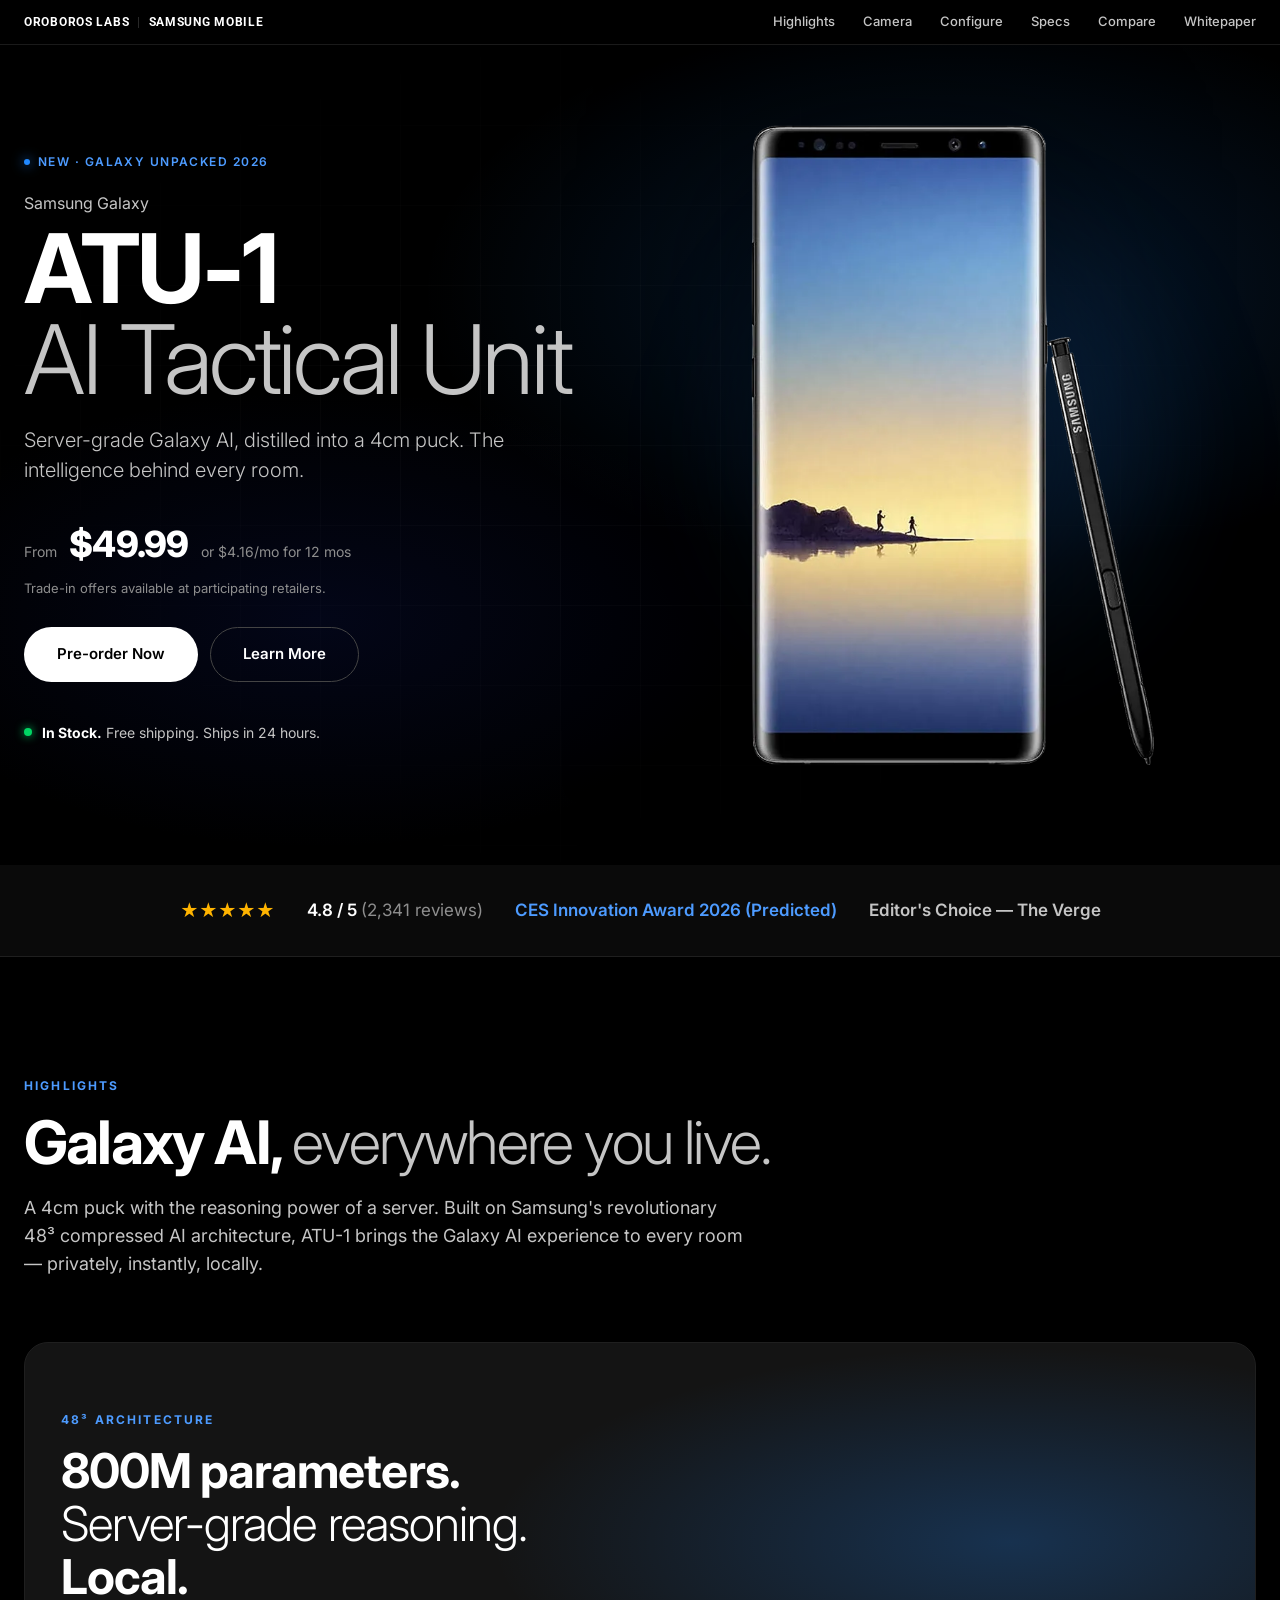
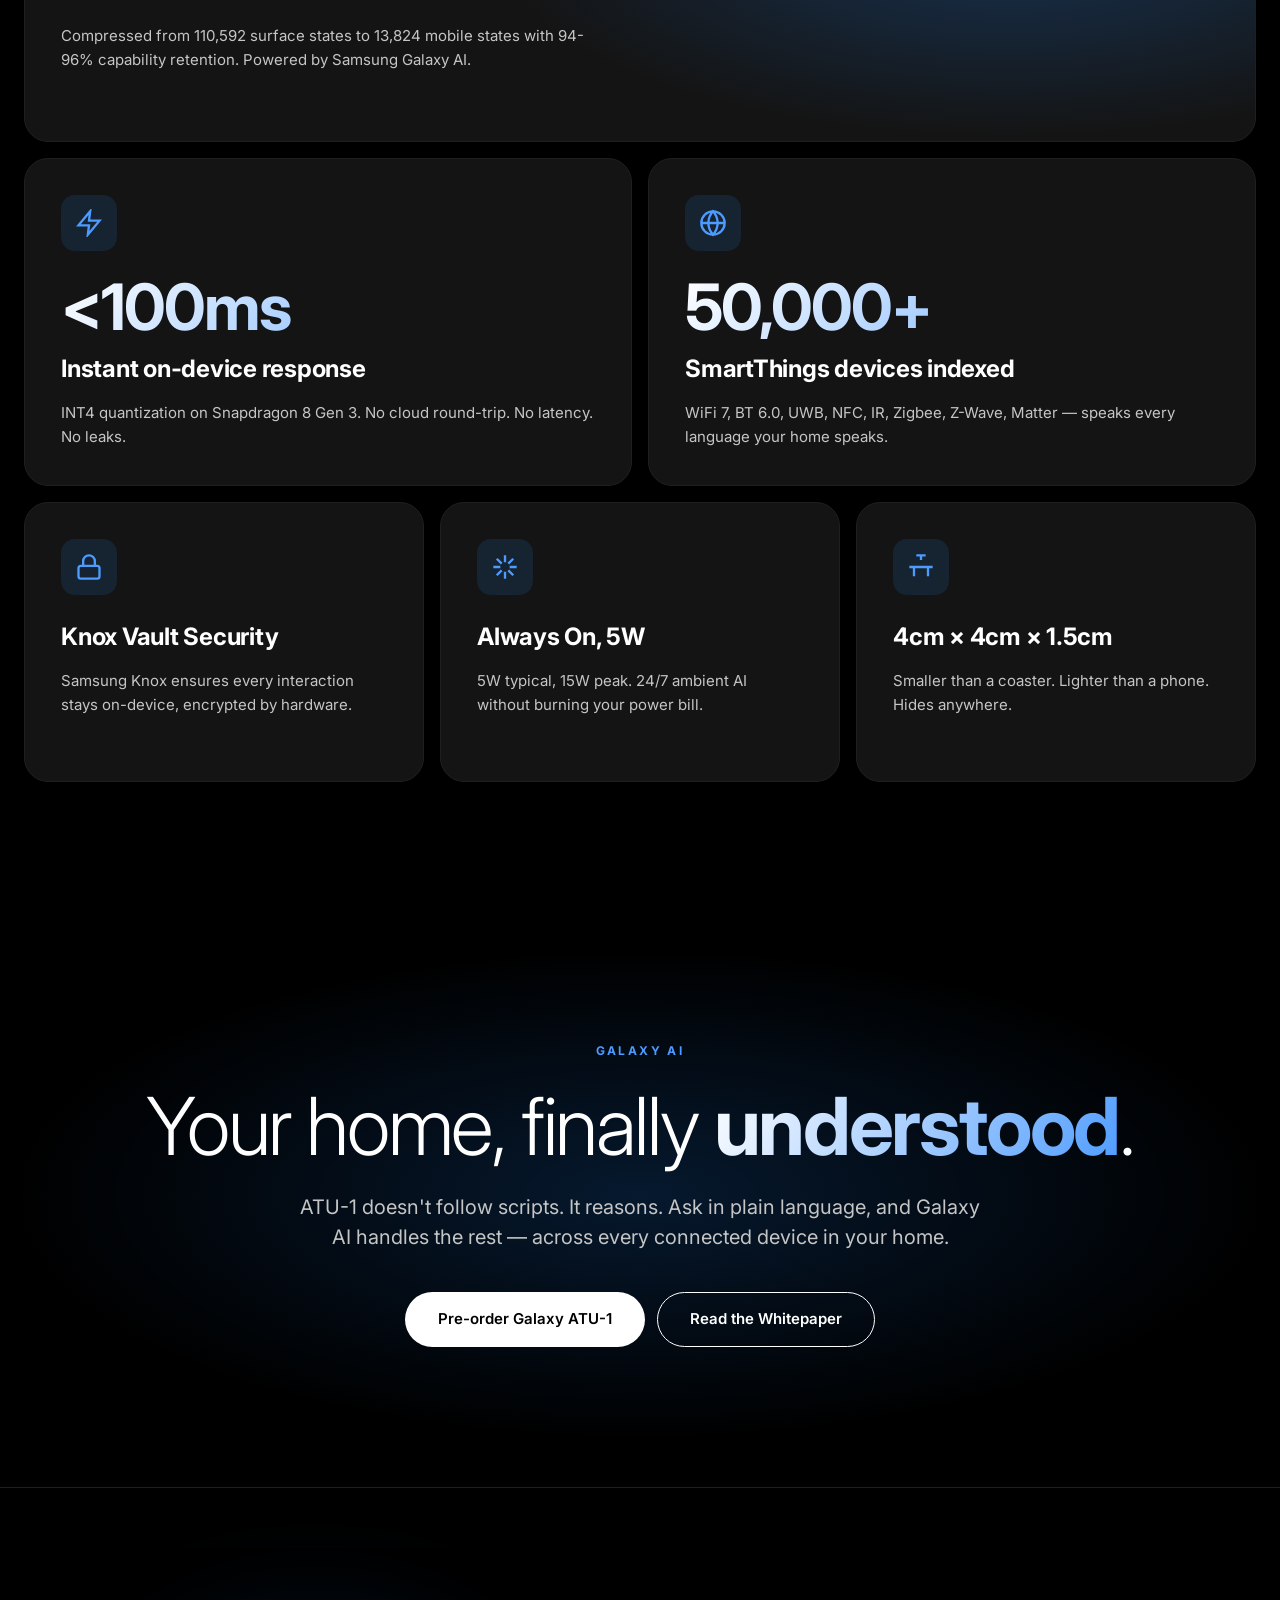
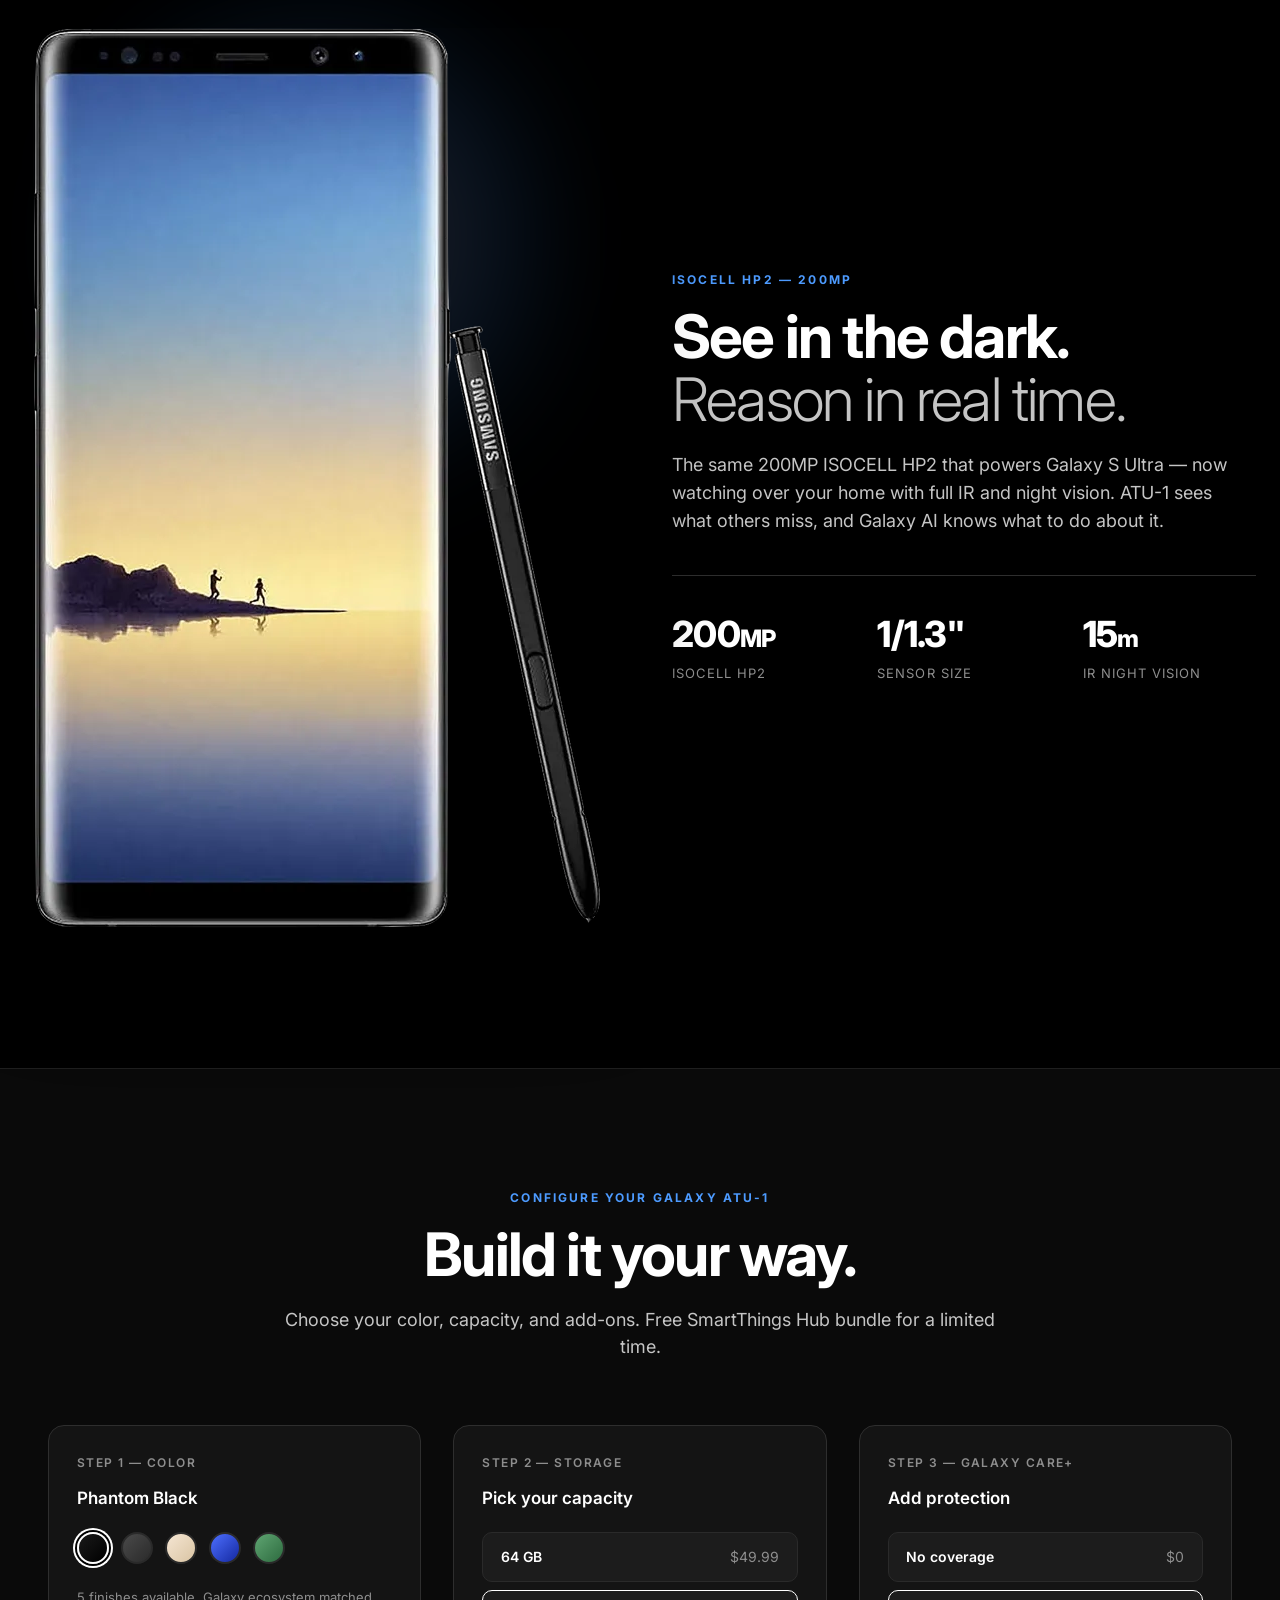
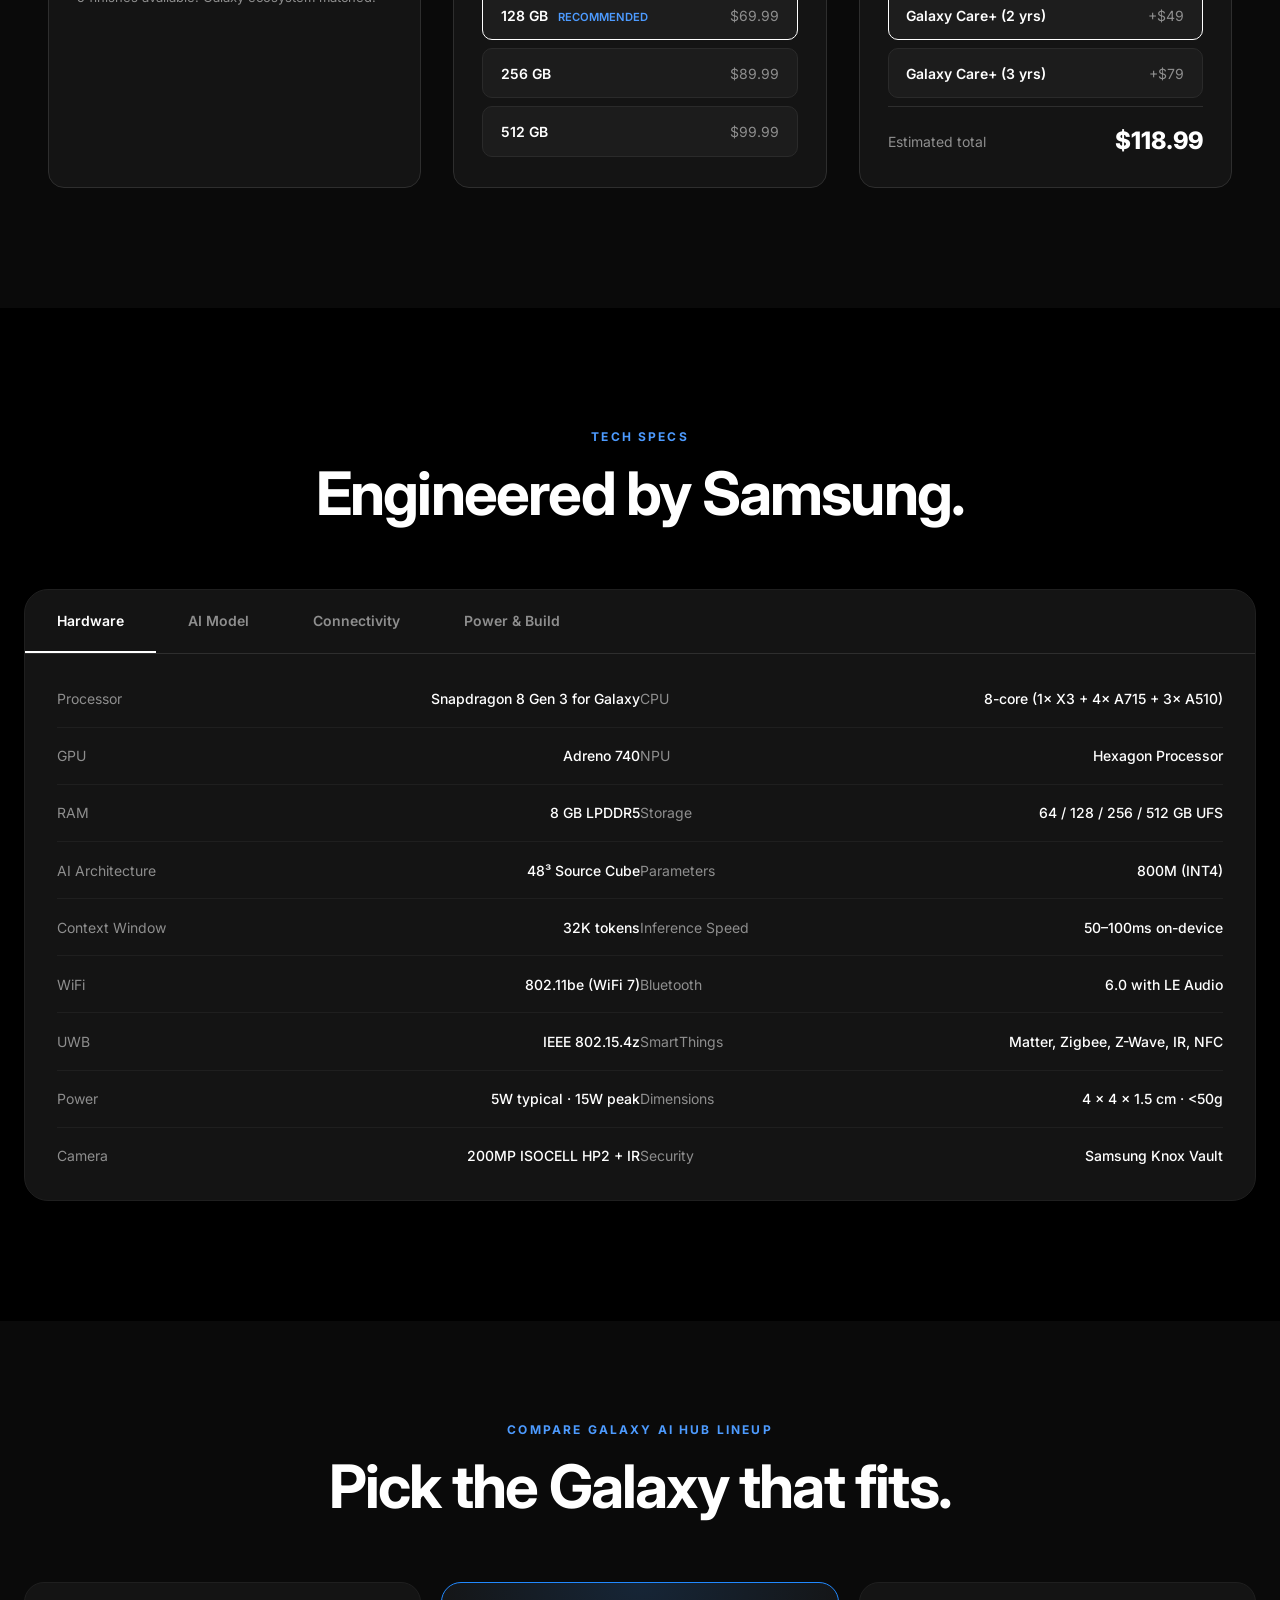
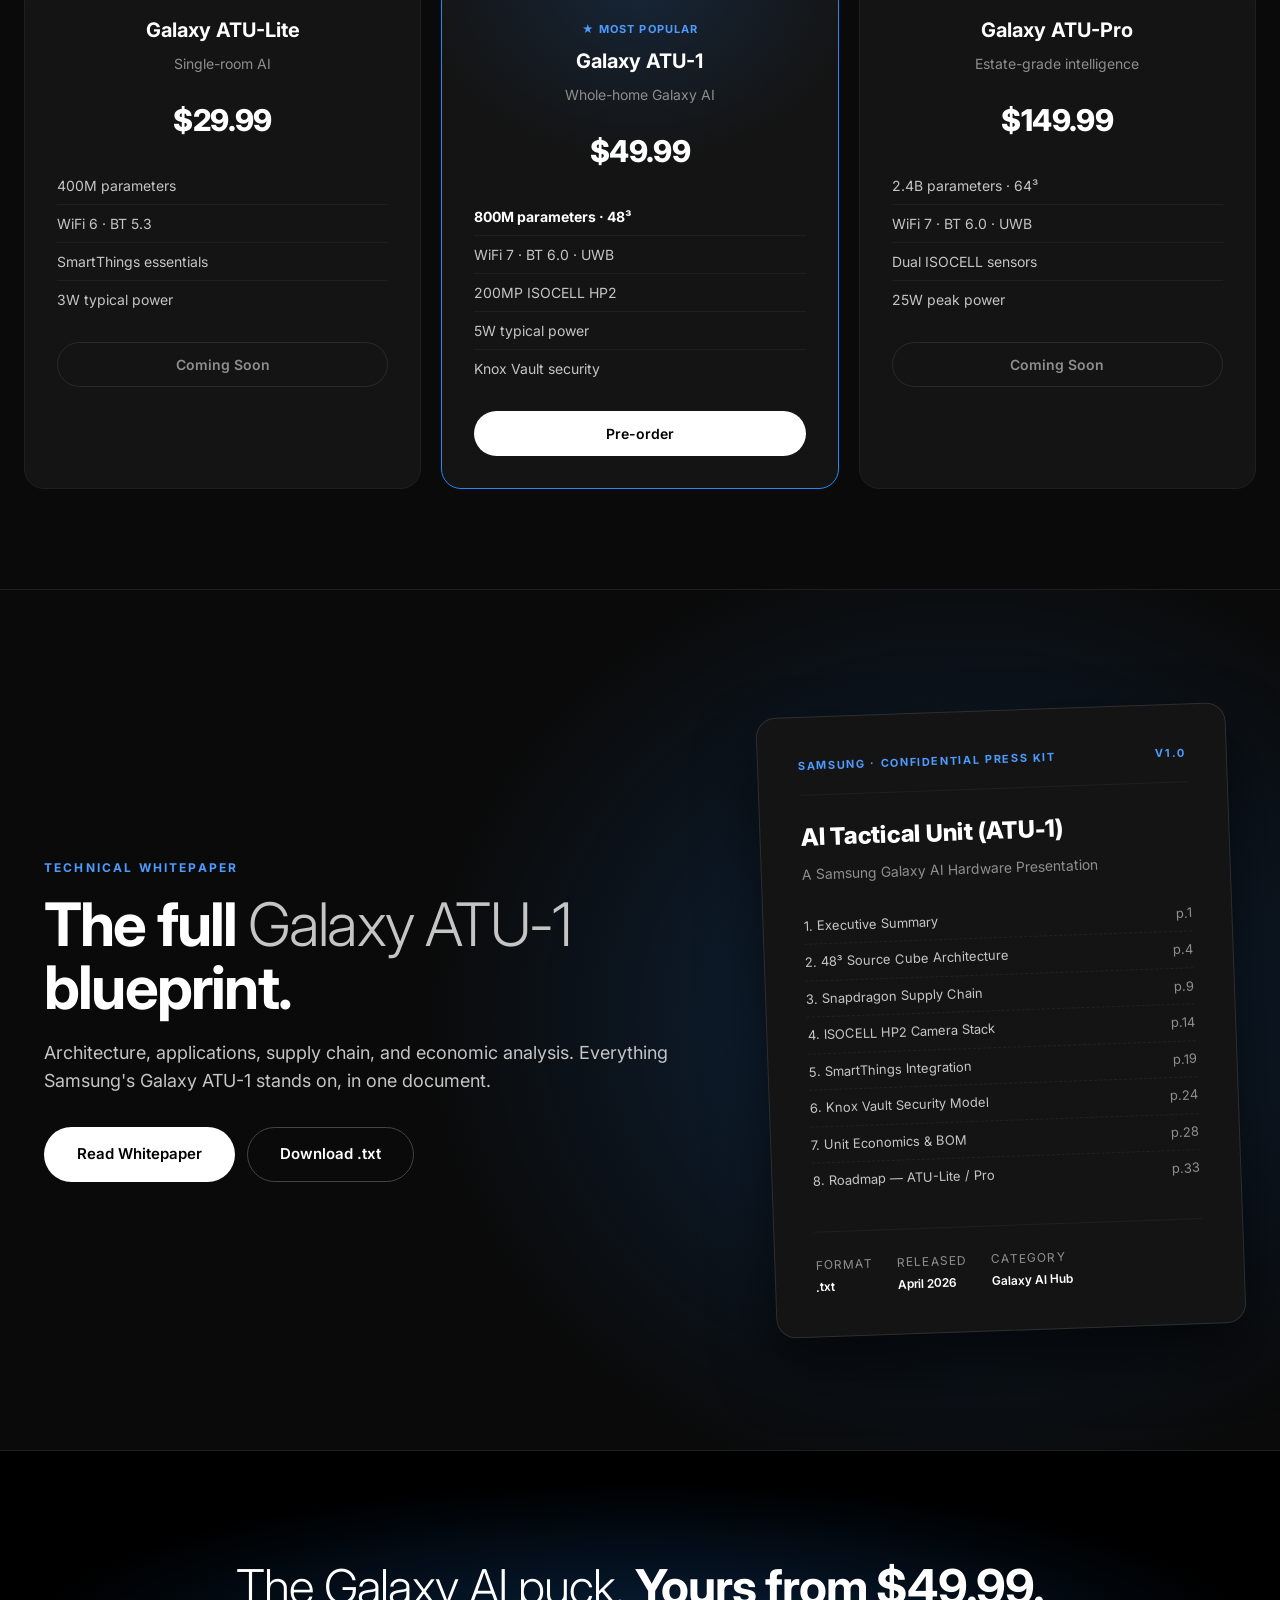
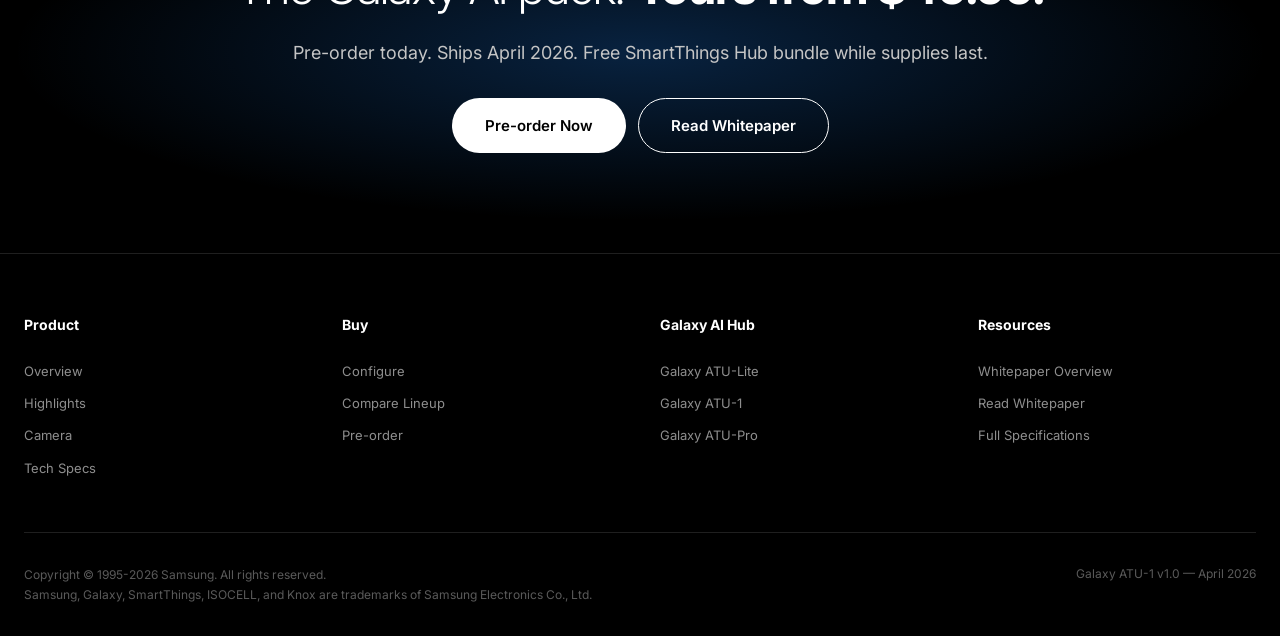
==== commit 1d9a1939: "Add web-friendly whitepaper and clean up header - Remove duplicate classification-bar from index.htm" ====
--- a/index.html
+++ b/index.html
@@ -38,40 +38,7 @@
         a { color: inherit; text-decoration: none; }
         img { display: block; max-width: 100%; }
 
-        /* Header bar */
-        .classification-bar {
-            background: #000;
-            border-bottom: 1px solid #1a1a1a;
-            padding: 8px 1.5rem;
-            text-align: center;
-            font-size: 0.55rem;
-            font-weight: 600;
-            color: #ff3838;
-            letter-spacing: 0.1em;
-            text-transform: uppercase;
-        }
-        .classification-bar .sep {
-            color: #444;
-            margin: 0 4px;
-        }
-        .classification-bar .bar-brand {
-            color: #fff;
-            font-weight: 700;
-            font-size: 0.65rem;
-        }
-        .classification-bar .bar-pipe {
-            color: #444;
-            font-weight: 300;
-            margin: 0 4px;
-        }
-        .classification-bar .bar-sep {
-            display: inline-block;
-            width: 1px;
-            height: 10px;
-            background: #333;
-            margin: 0 12px;
-            vertical-align: middle;
-        }
+        /* Header */
         .site-header {
             position: sticky;
             top: 0;
@@ -1388,12 +1355,6 @@
     </style>
 </head>
 <body>
-
-<div class="classification-bar">
-    <span class="bar-brand">OROBOROS LABS <span class="bar-pipe">|</span> SAMSUNG</span>
-    <span class="bar-sep"></span>
-    RESTRICTED <span class="sep">//</span> PROPRIETARY <span class="sep">//</span> OROBOROS INTERNAL USE ONLY <span class="sep">//</span> LEVEL 5 CLEARANCE REQUIRED
-</div>
 
 <header class="site-header">
     <div class="header-inner">
@@ -1695,8 +1656,8 @@
             <h2 class="section-title">The full <span class="light">Galaxy ATU-1</span> blueprint.</h2>
             <p class="section-subtitle" style="margin-bottom: 2rem;">Architecture, applications, supply chain, and economic analysis. Everything Samsung's Galaxy ATU-1 stands on, in one document.</p>
             <div class="cta-btn-row" style="justify-content: flex-start;">
-                <a href="docs/ATU_WHITEPAPER.txt" class="btn btn-fill btn-lg">Download Whitepaper</a>
-                <a href="docs/ATU_WHITEPAPER.txt" target="_blank" class="btn btn-ghost btn-lg">Read Online</a>
+                <a href="docs/whitepaper.html" class="btn btn-fill btn-lg">Read Whitepaper</a>
+                <a href="docs/ATU_WHITEPAPER.txt" class="btn btn-ghost btn-lg">Download .txt</a>
             </div>
         </div>
 
@@ -1741,7 +1702,7 @@
         <p class="cta-sub">Pre-order today. Ships April 2026. Free SmartThings Hub bundle while supplies last.</p>
         <div class="cta-btn-row">
             <a href="#configurator" class="btn btn-fill btn-lg">Pre-order Now</a>
-            <a href="docs/ATU_WHITEPAPER.txt" class="btn btn-outline btn-lg">Download Whitepaper</a>
+            <a href="docs/whitepaper.html" class="btn btn-outline btn-lg">Read Whitepaper</a>
         </div>
     </div>
 </section>
@@ -1771,7 +1732,7 @@
             <div class="footer-col">
                 <div class="footer-col-title">Resources</div>
                 <a href="#whitepaper">Whitepaper Overview</a>
-                <a href="docs/ATU_WHITEPAPER.txt">Download Whitepaper</a>
+                <a href="docs/whitepaper.html">Read Whitepaper</a>
                 <a href="#specs">Full Specifications</a>
             </div>
         </div>
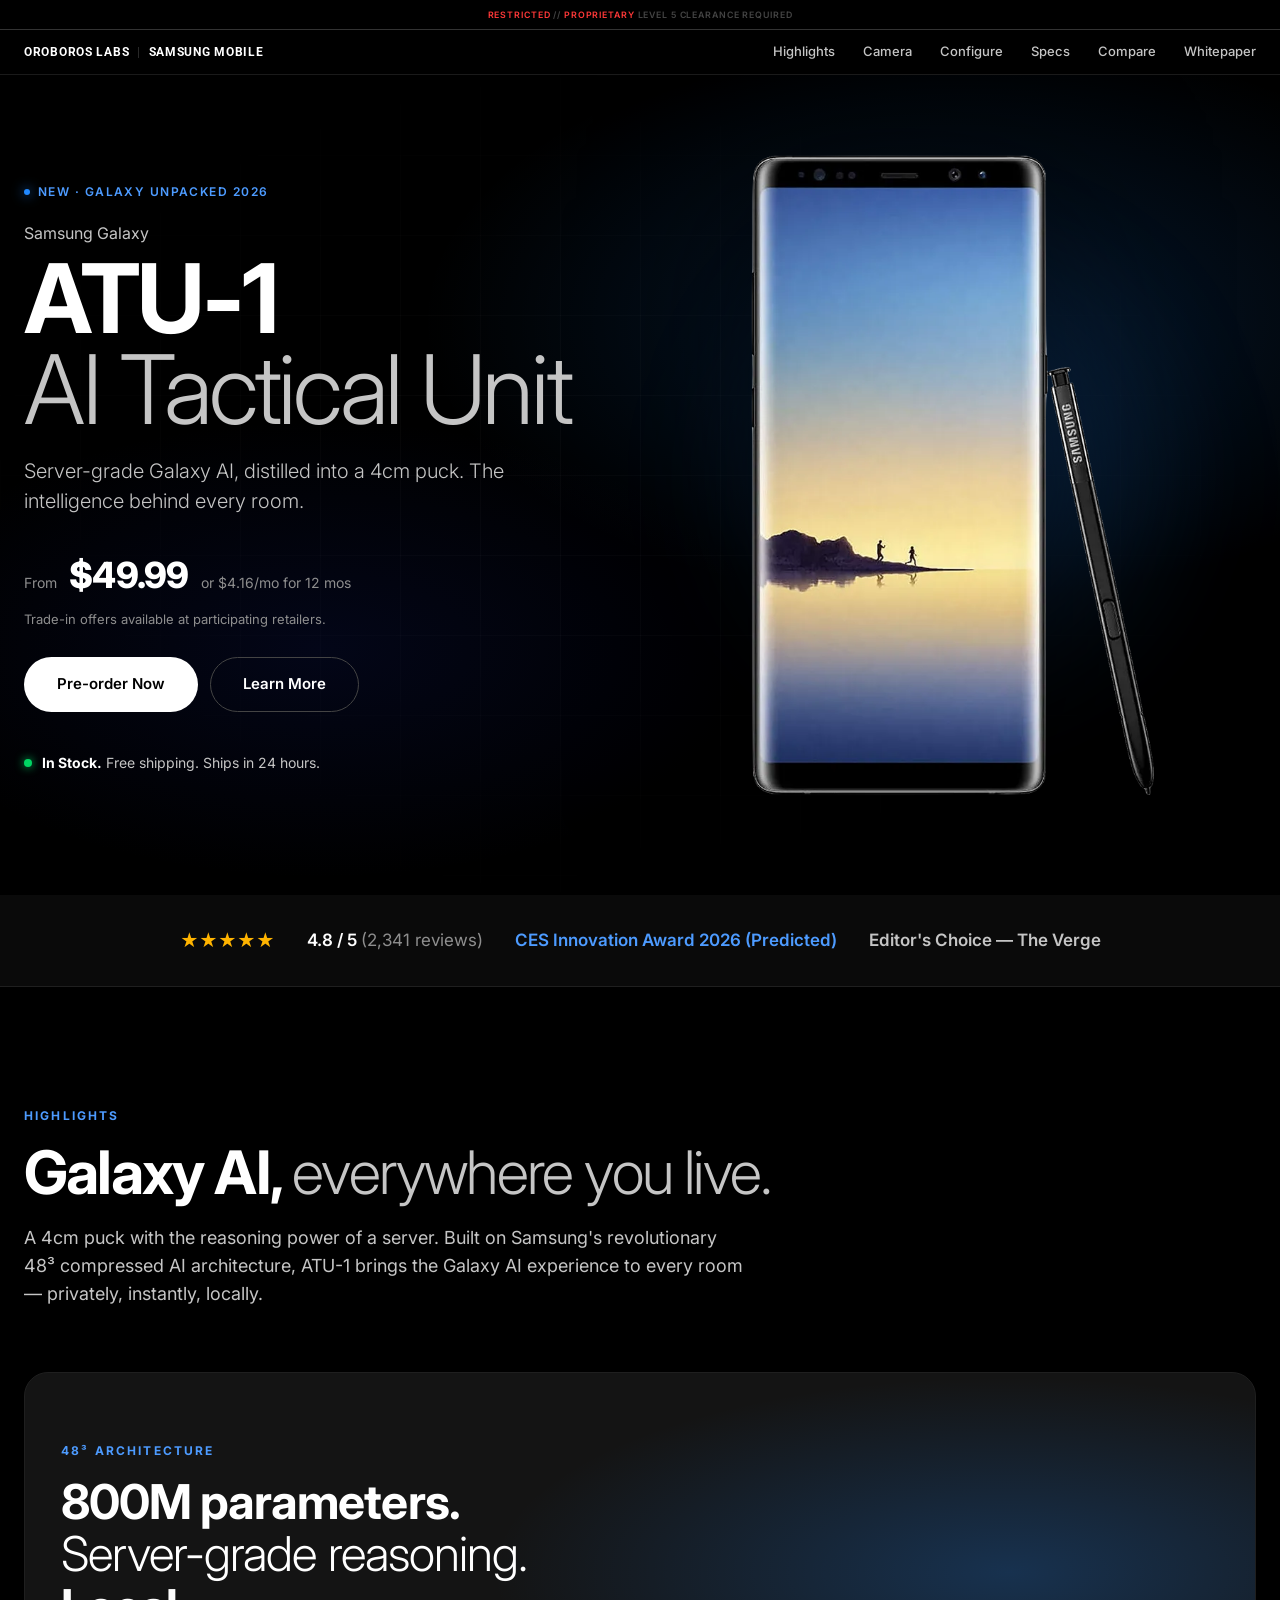
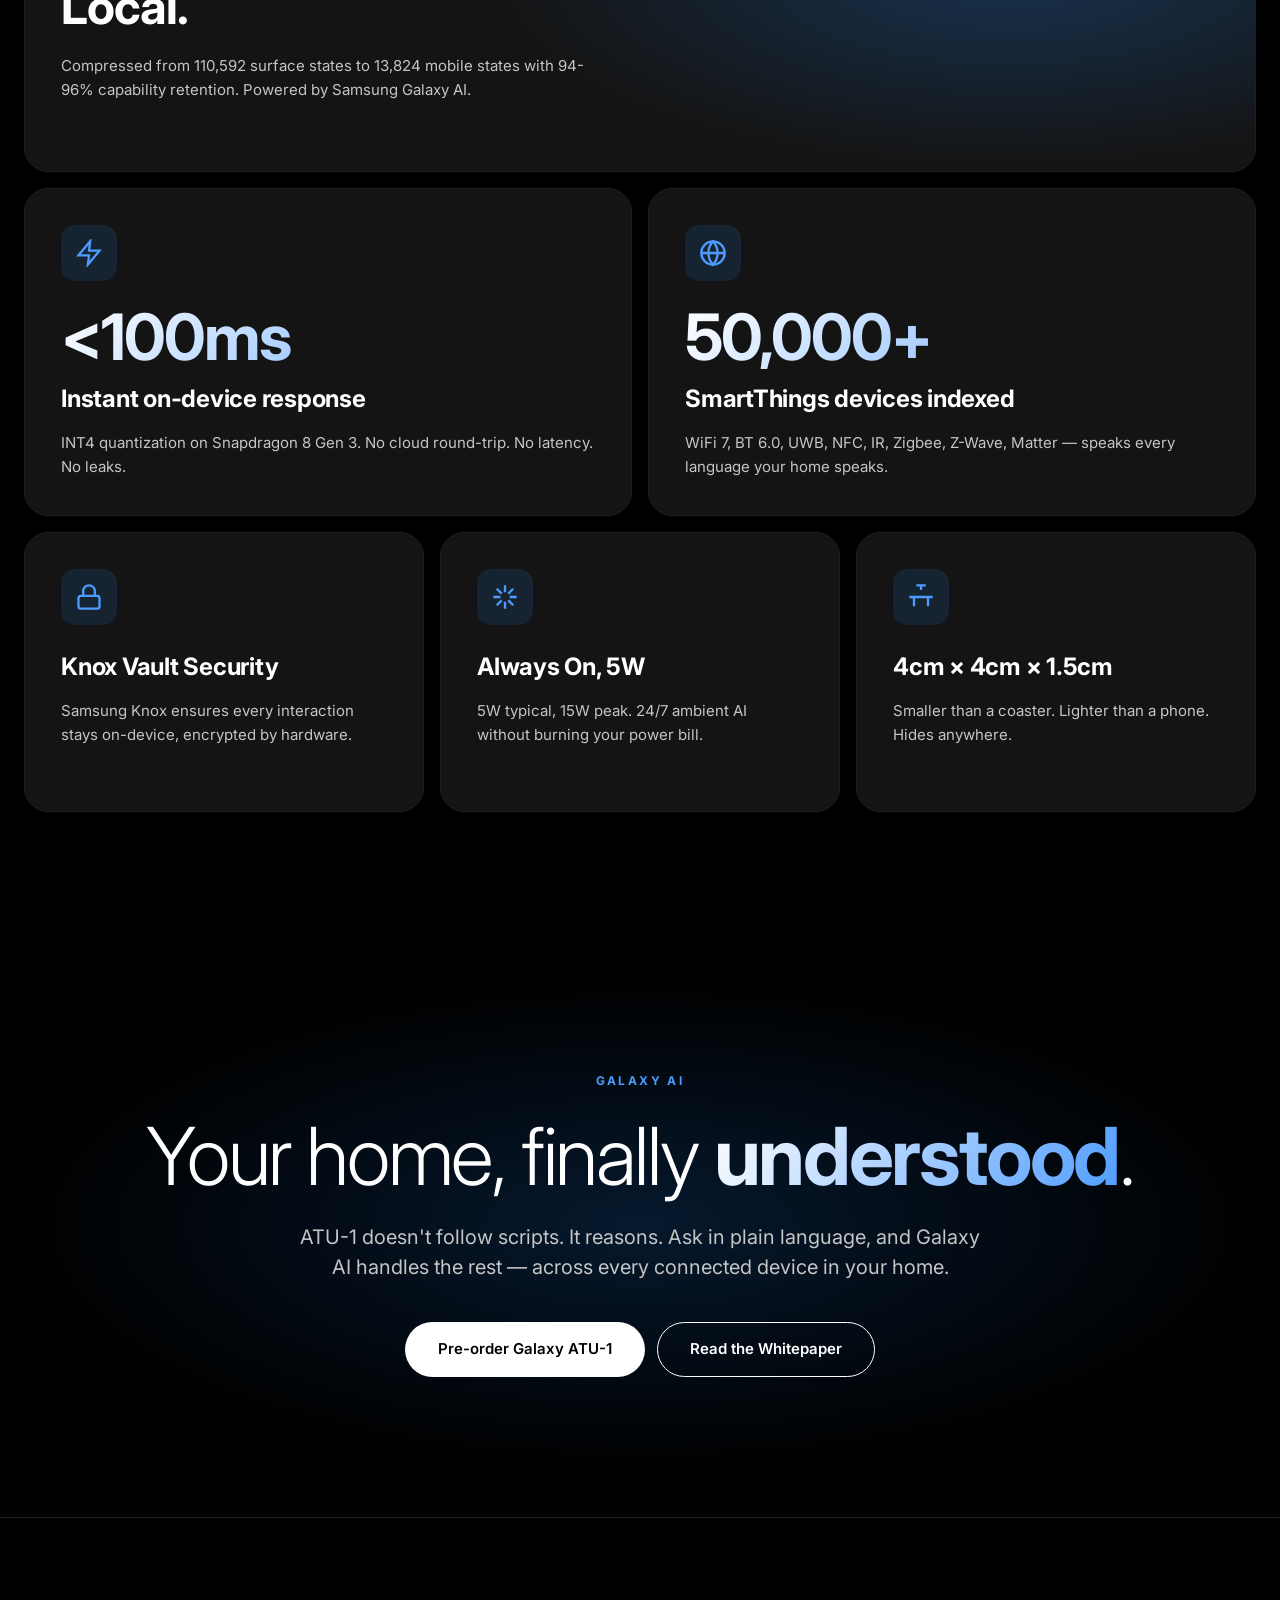
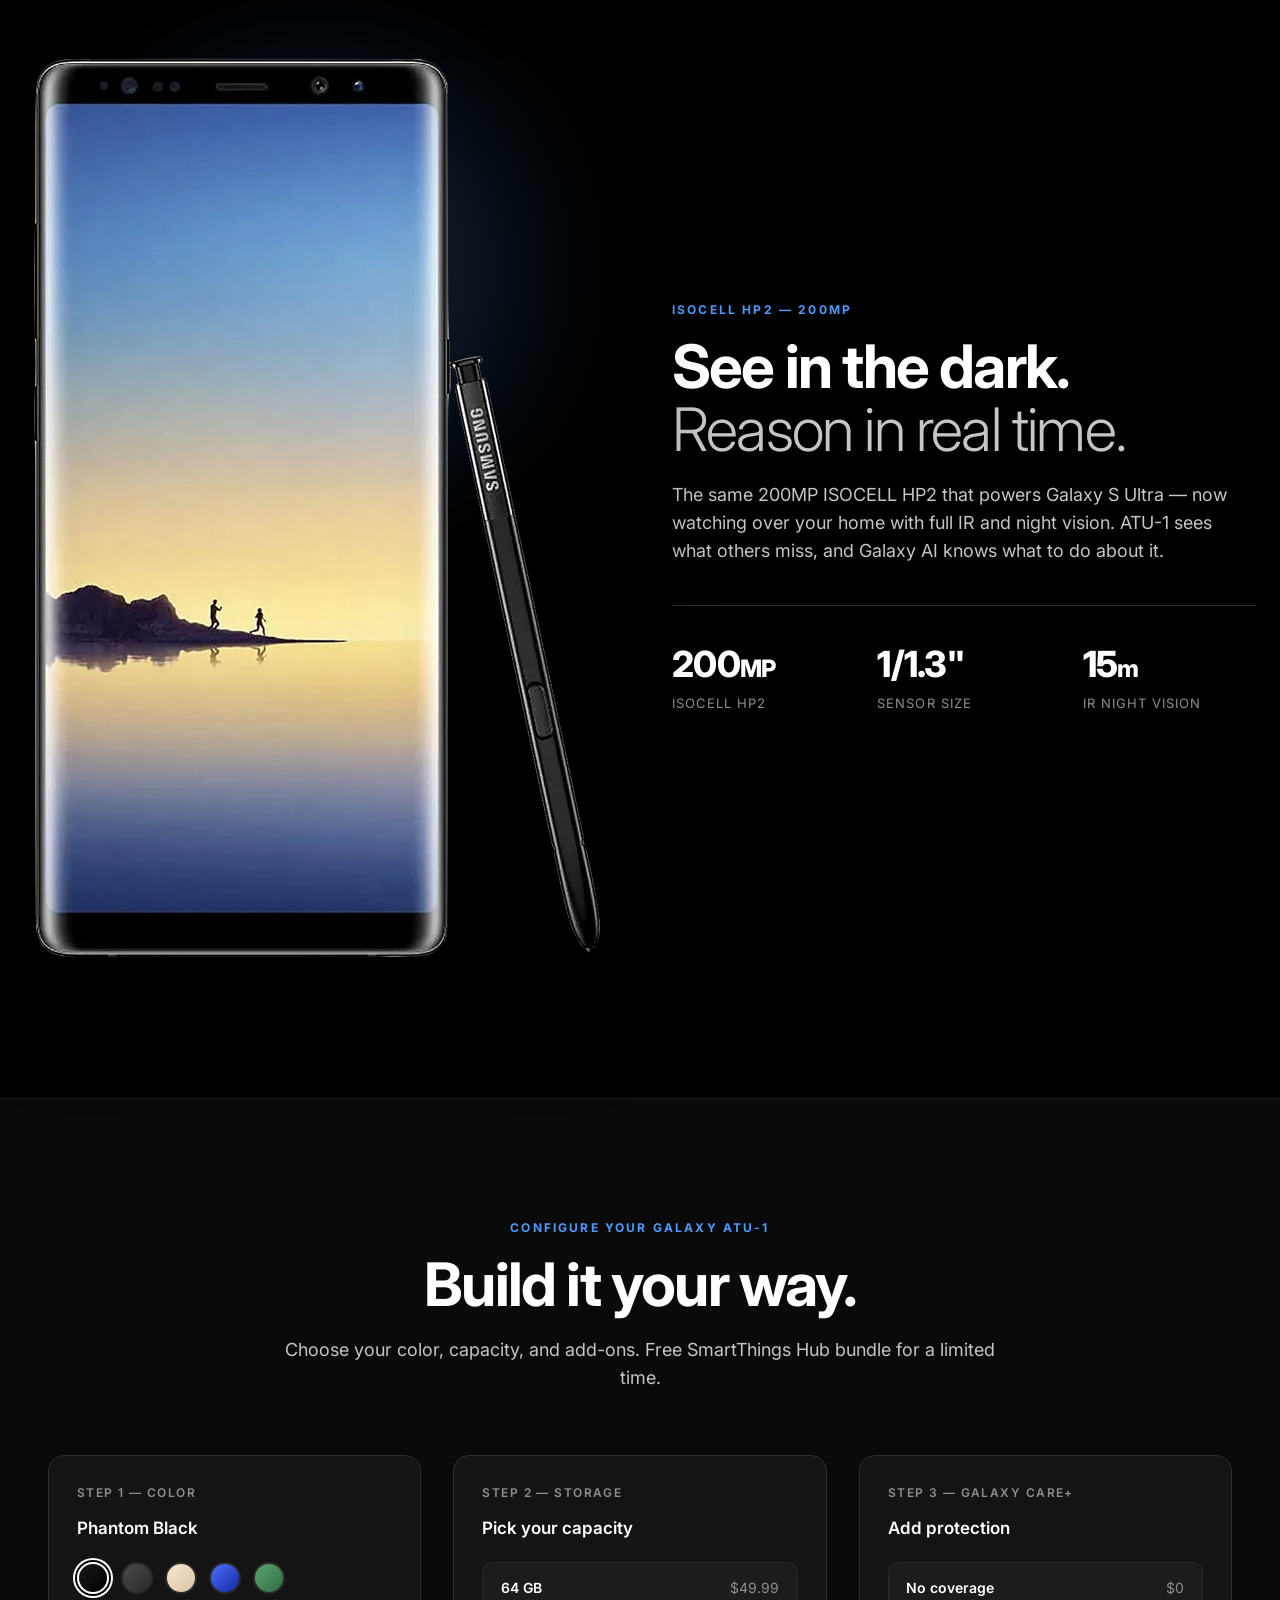
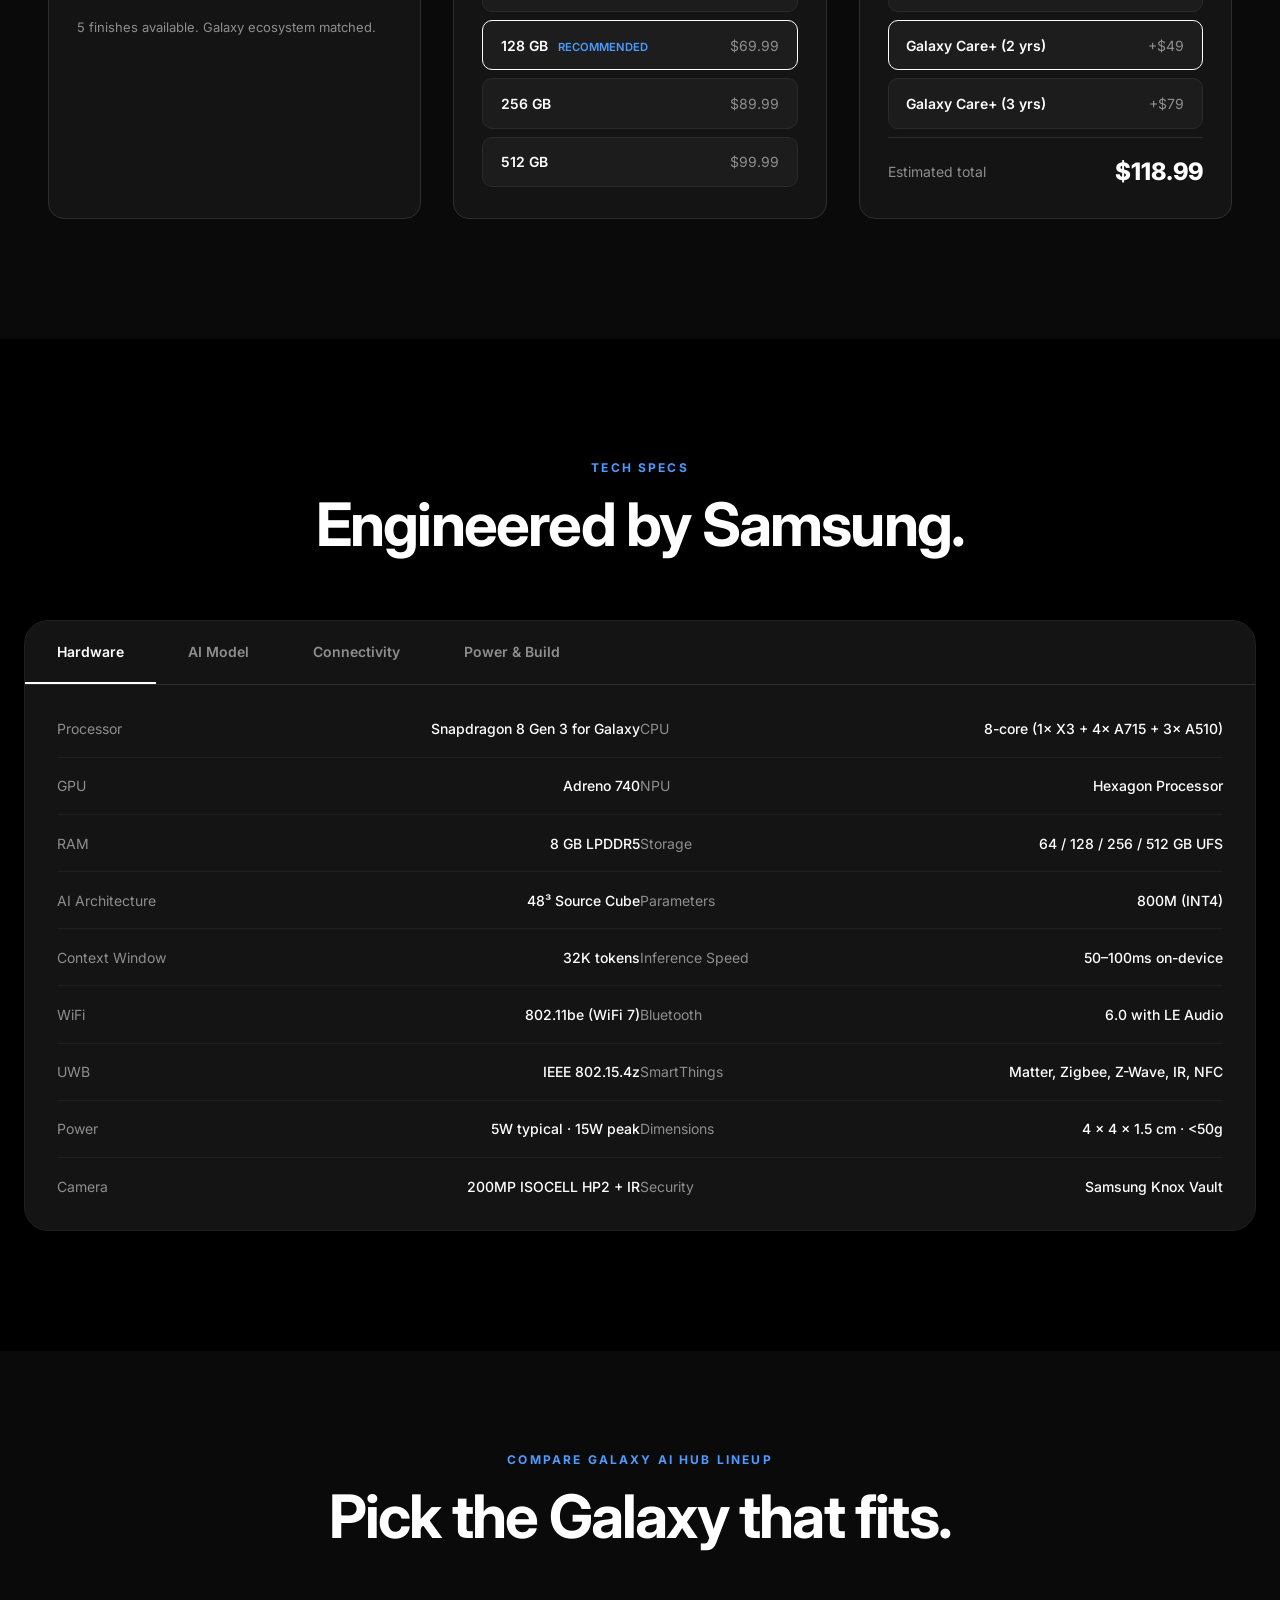
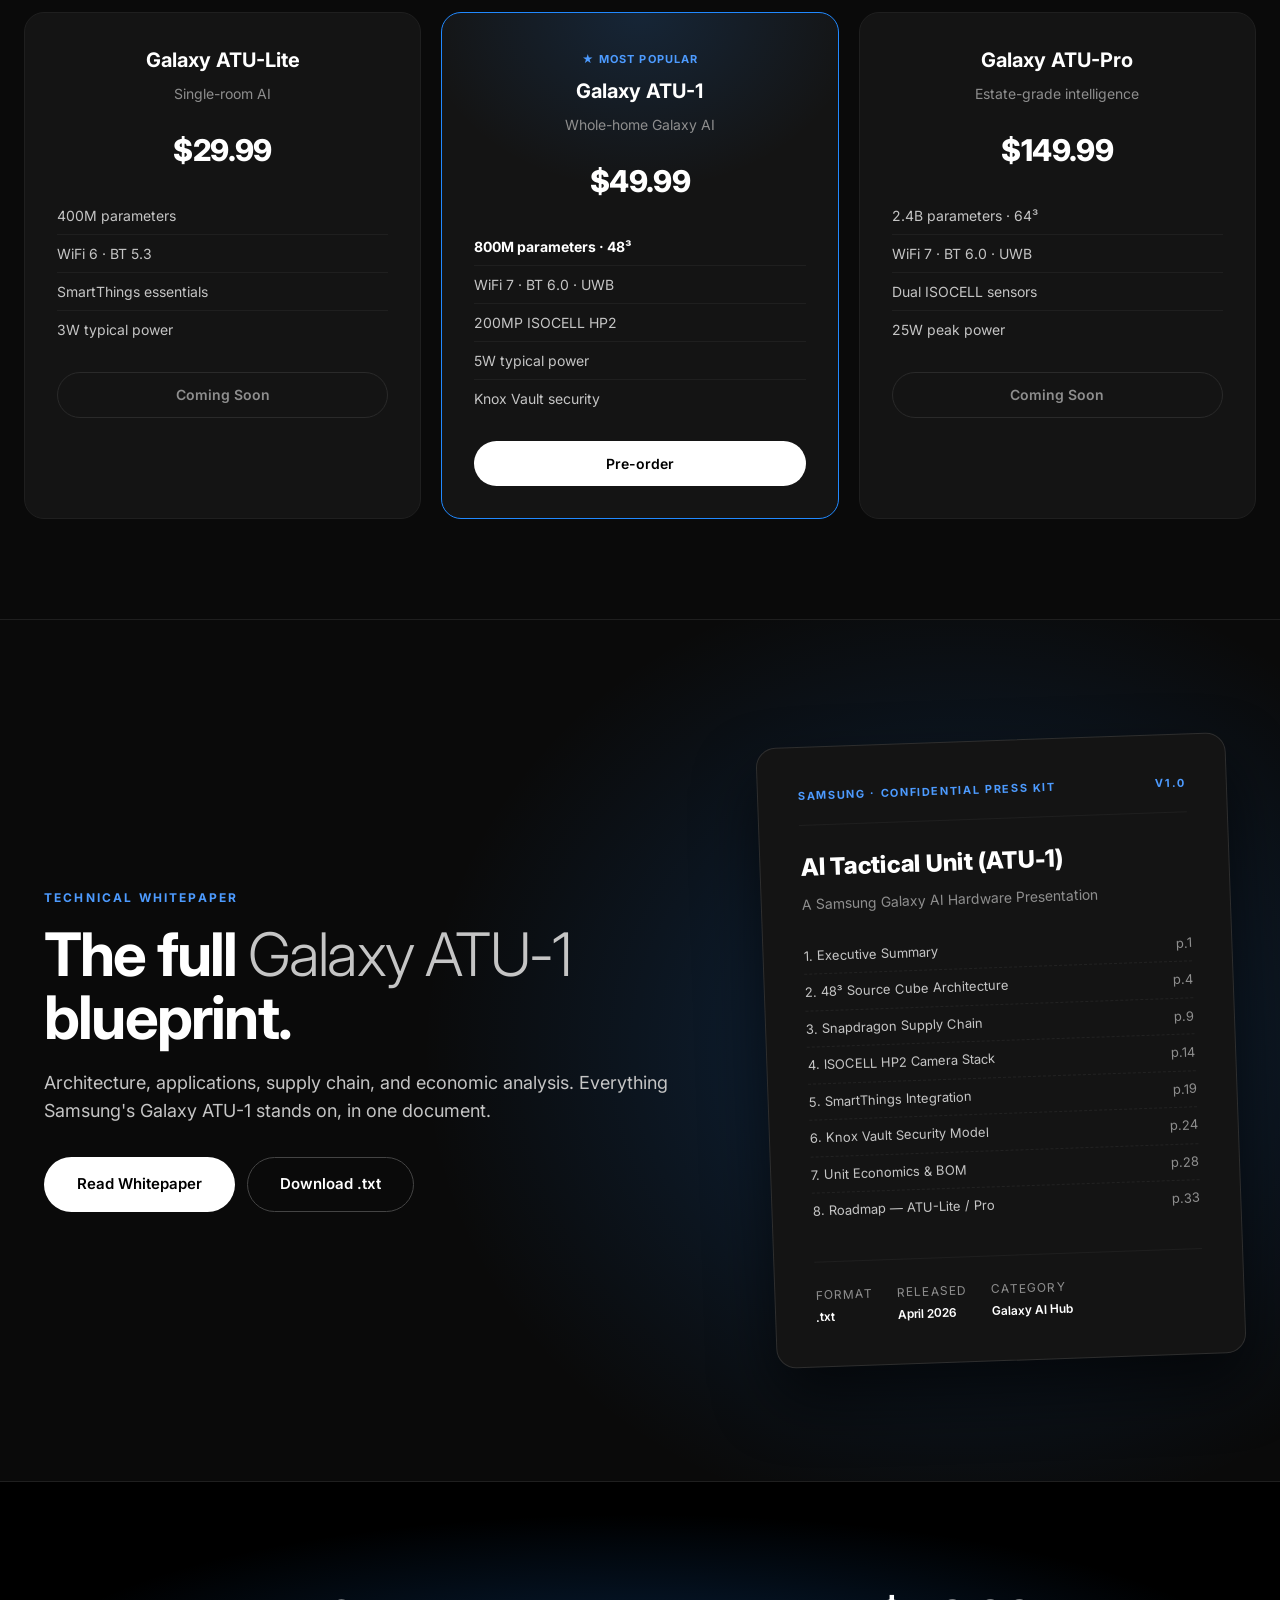
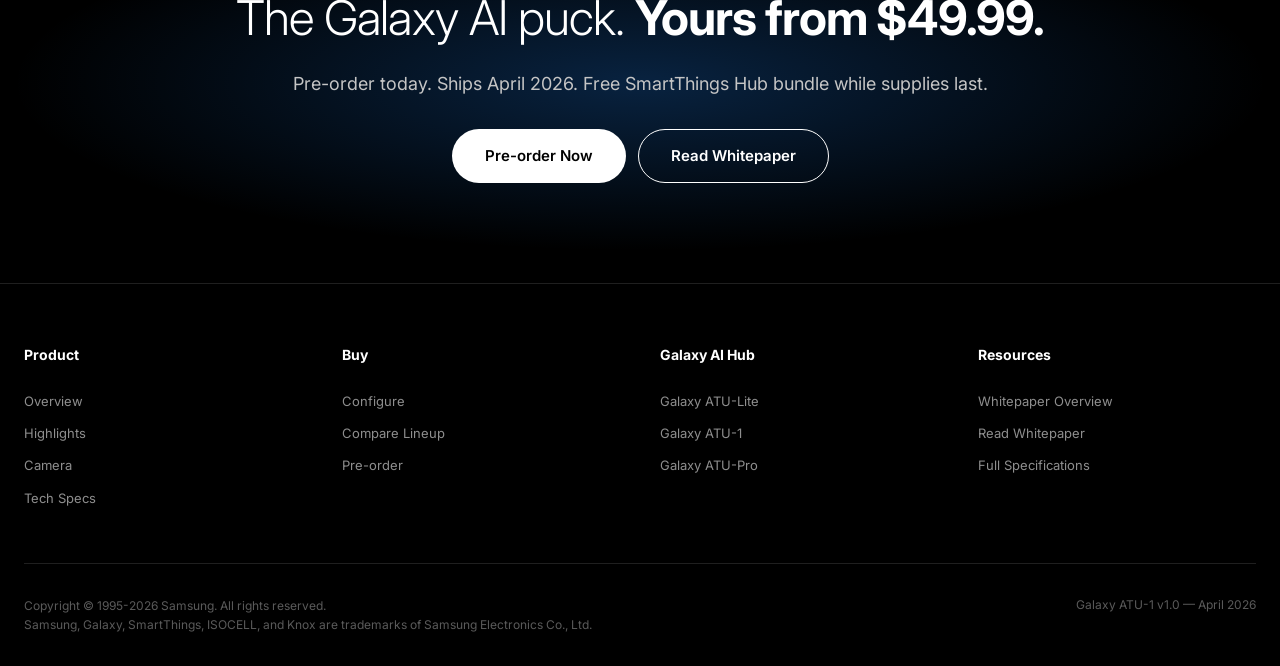
==== commit 7e9a5ebc: "Add restricted classification header at top - Add red centered RESTRICTED header - Border line divid" ====
--- a/index.html
+++ b/index.html
@@ -1355,6 +1355,10 @@
     </style>
 </head>
 <body>
+
+<div style="background: #000; text-align: center; padding: 8px 1.5rem; color: #ff3838; font-size: 0.55rem; font-weight: 600; letter-spacing: 0.1em; text-transform: uppercase; border-bottom: 1px solid #333;">
+    RESTRICTED <span style="color:#444">//</span> PROPRIETARY <span style="color:#444;//</span> OROBOROS INTERNAL USE ONLY <span style="color:#444;//</span> LEVEL 5 CLEARANCE REQUIRED
+</div>
 
 <header class="site-header">
     <div class="header-inner">
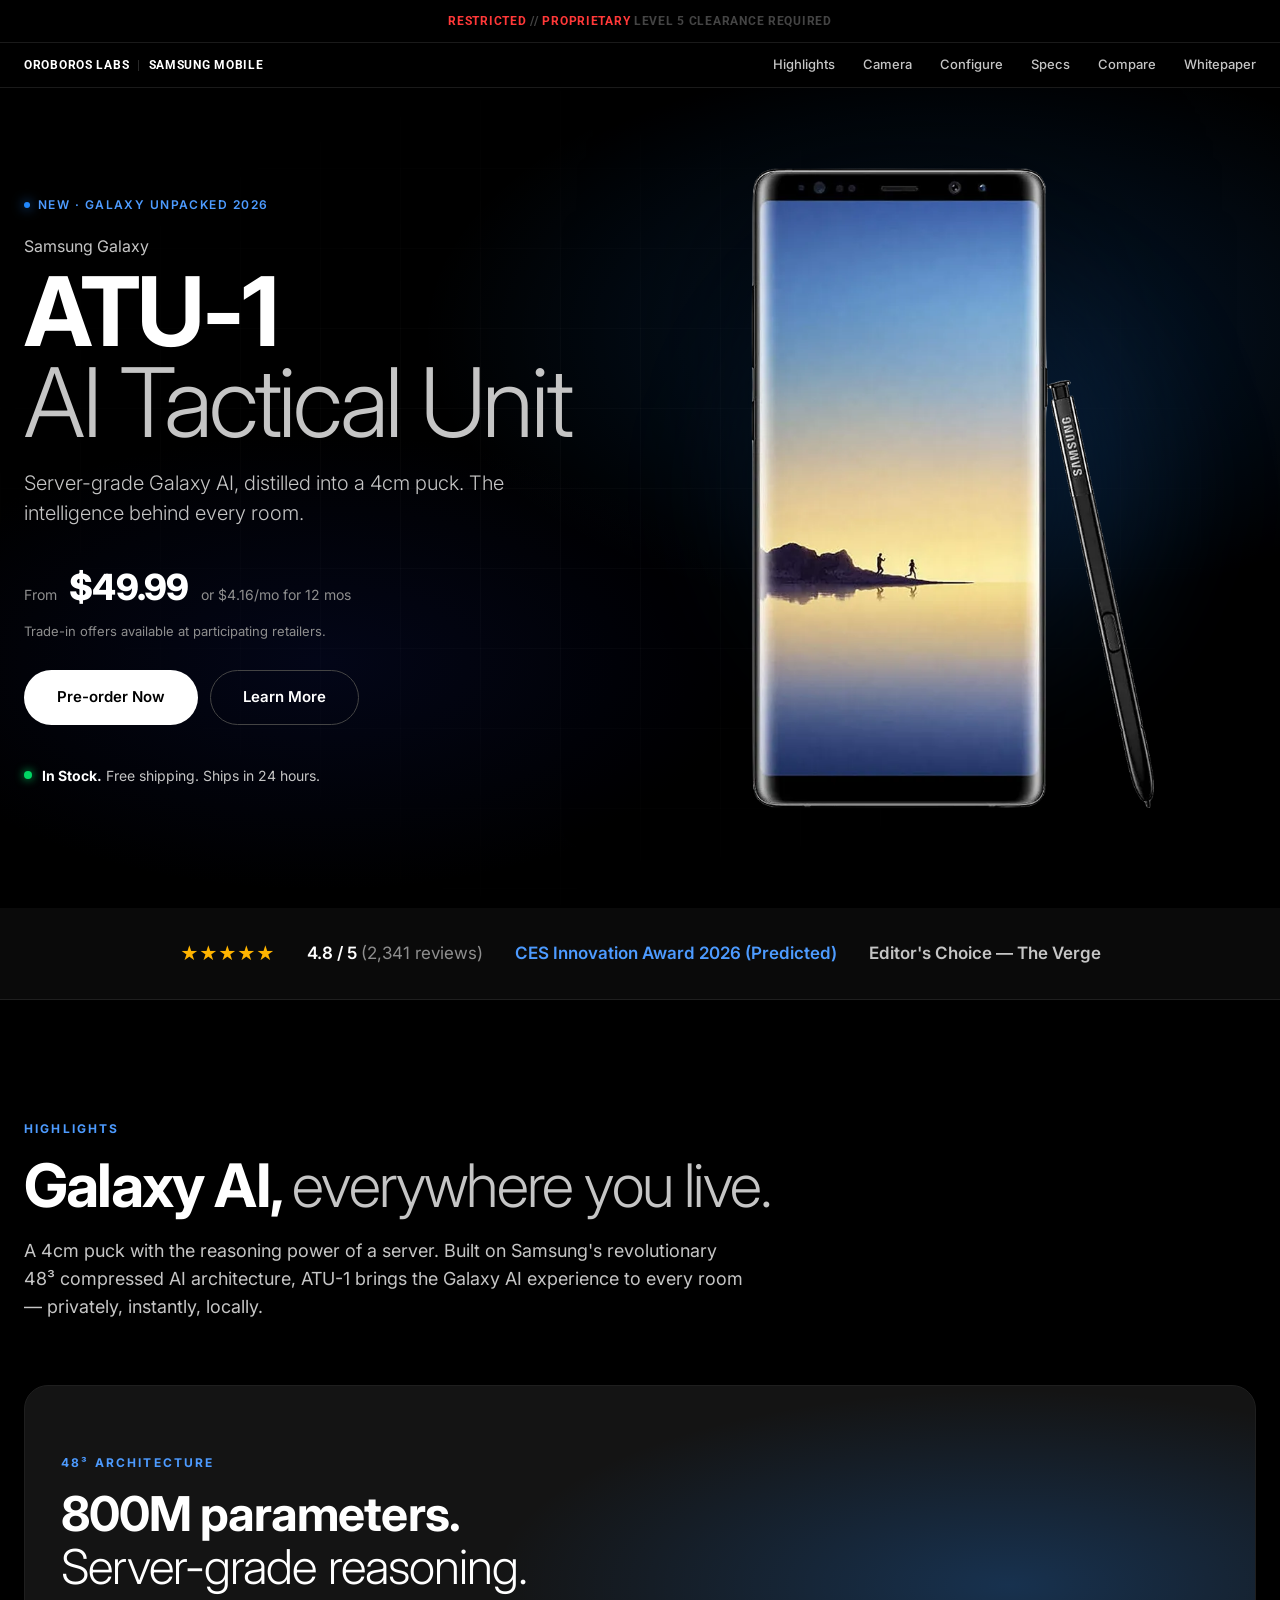
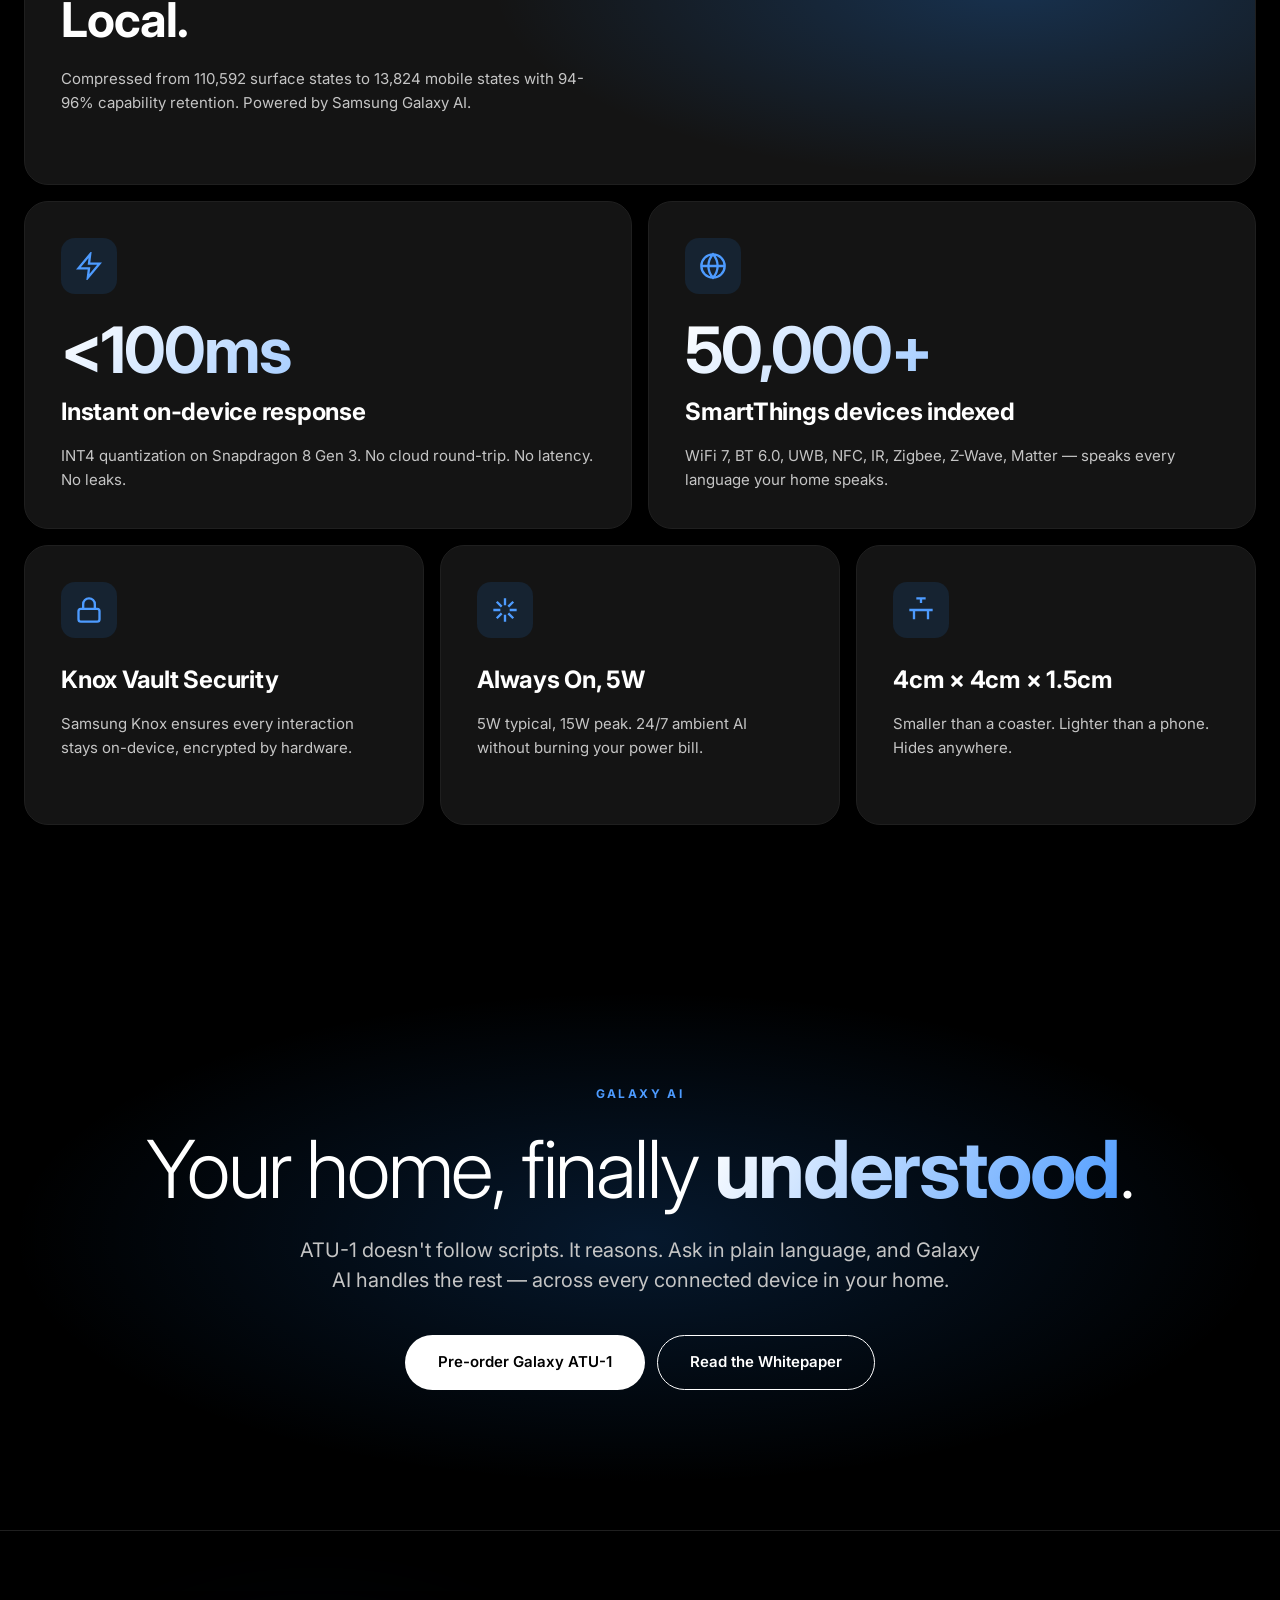
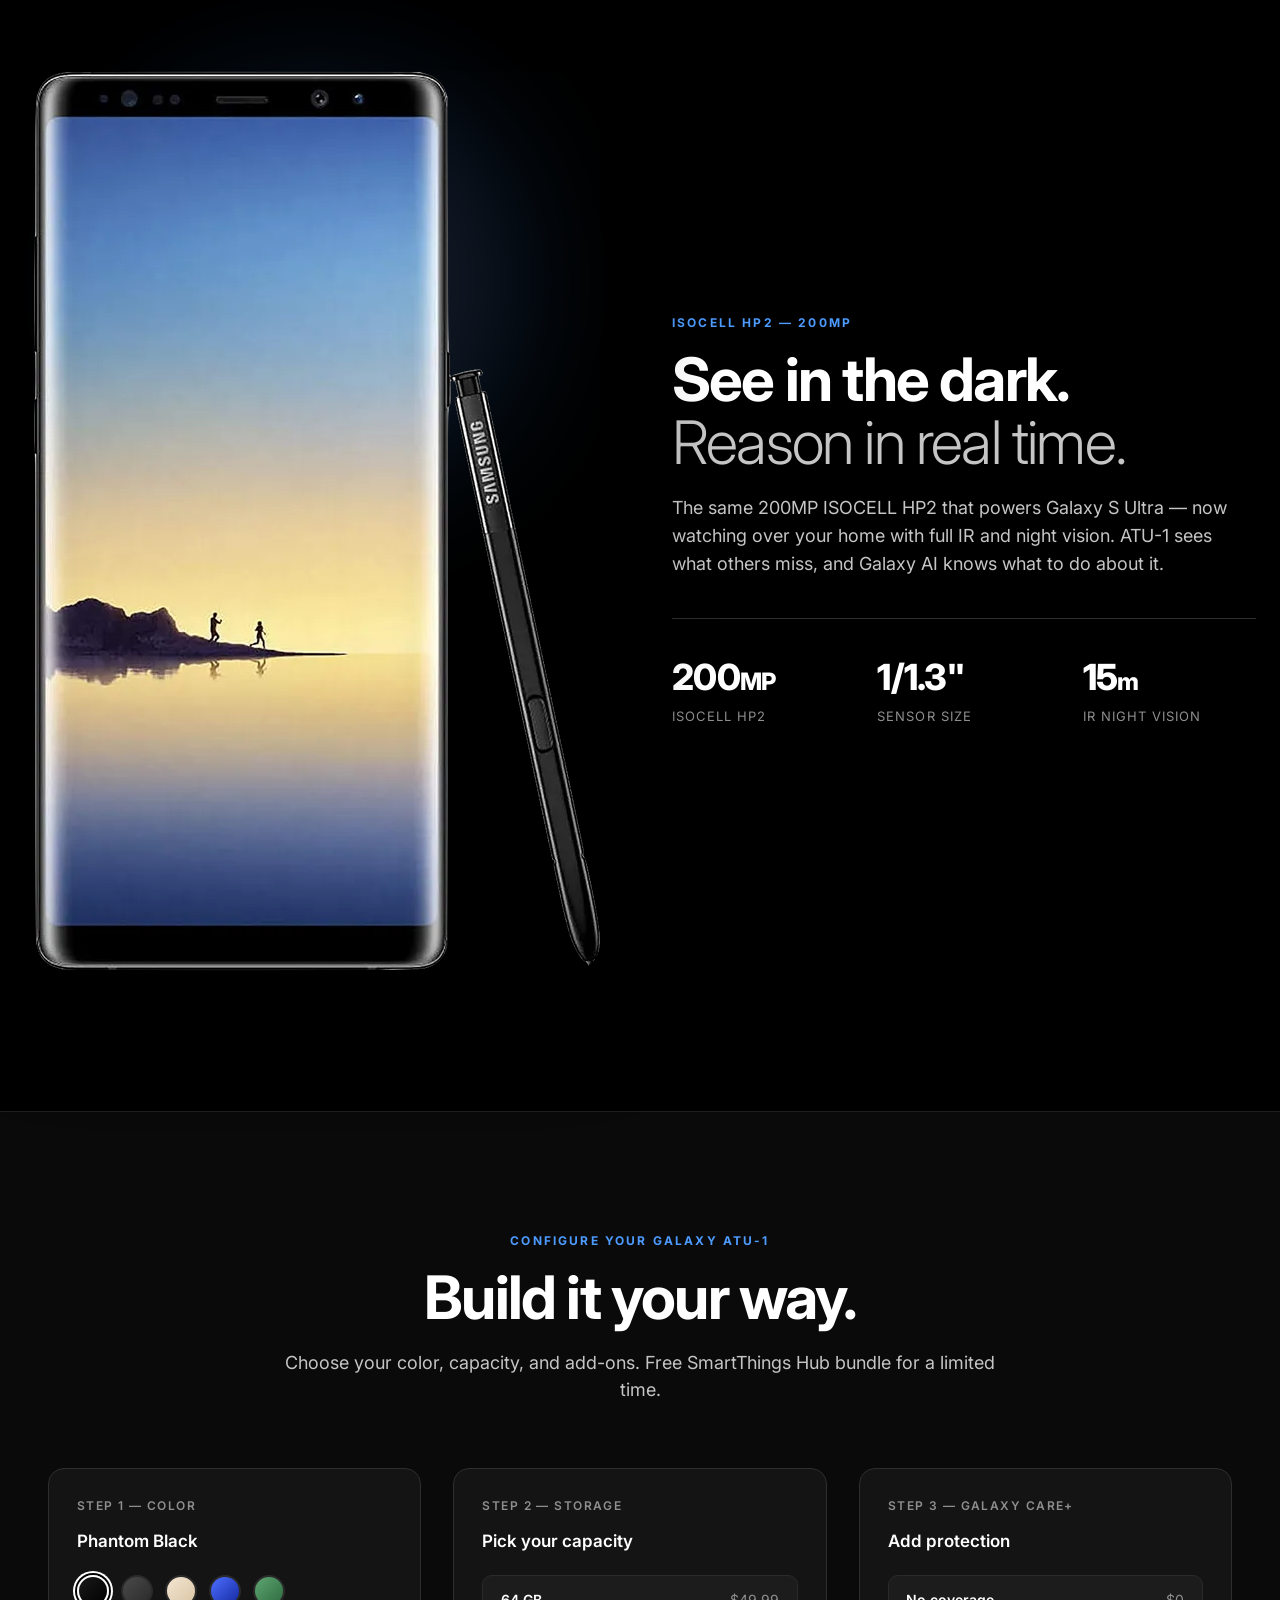
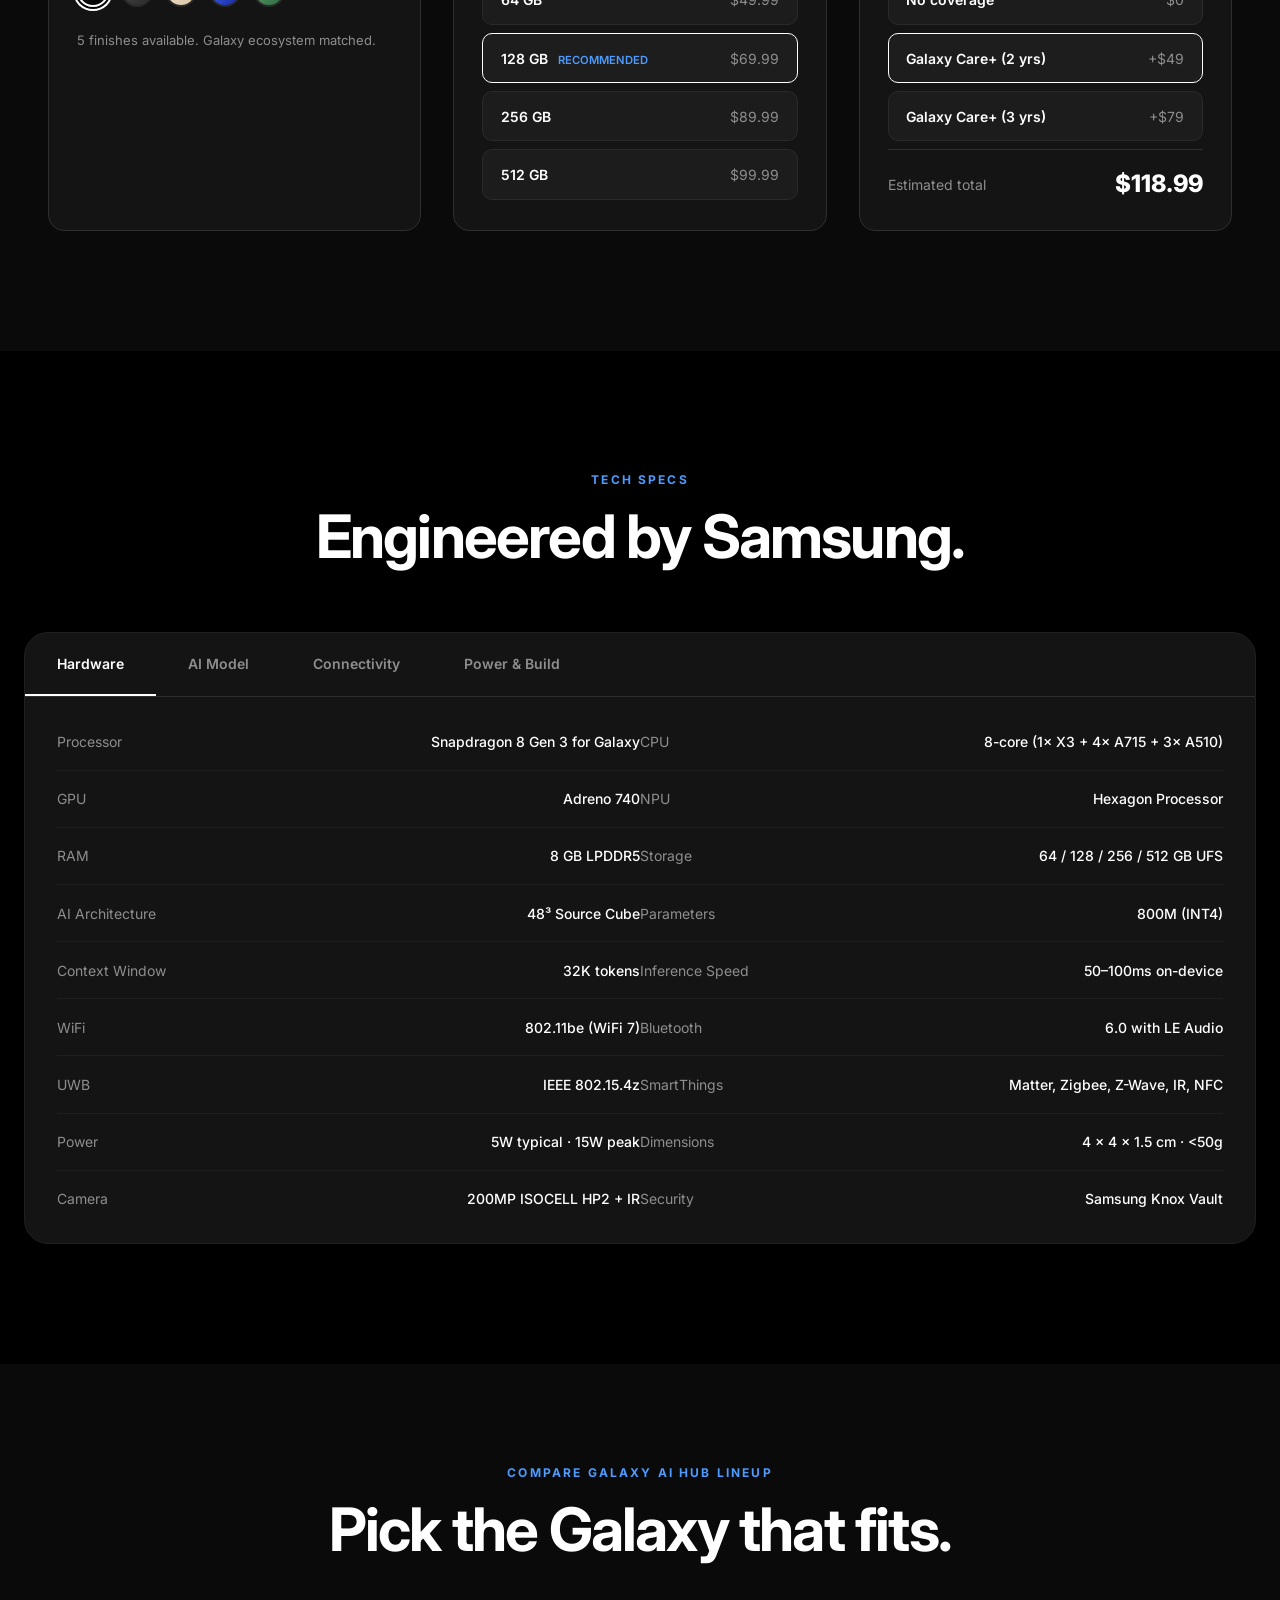
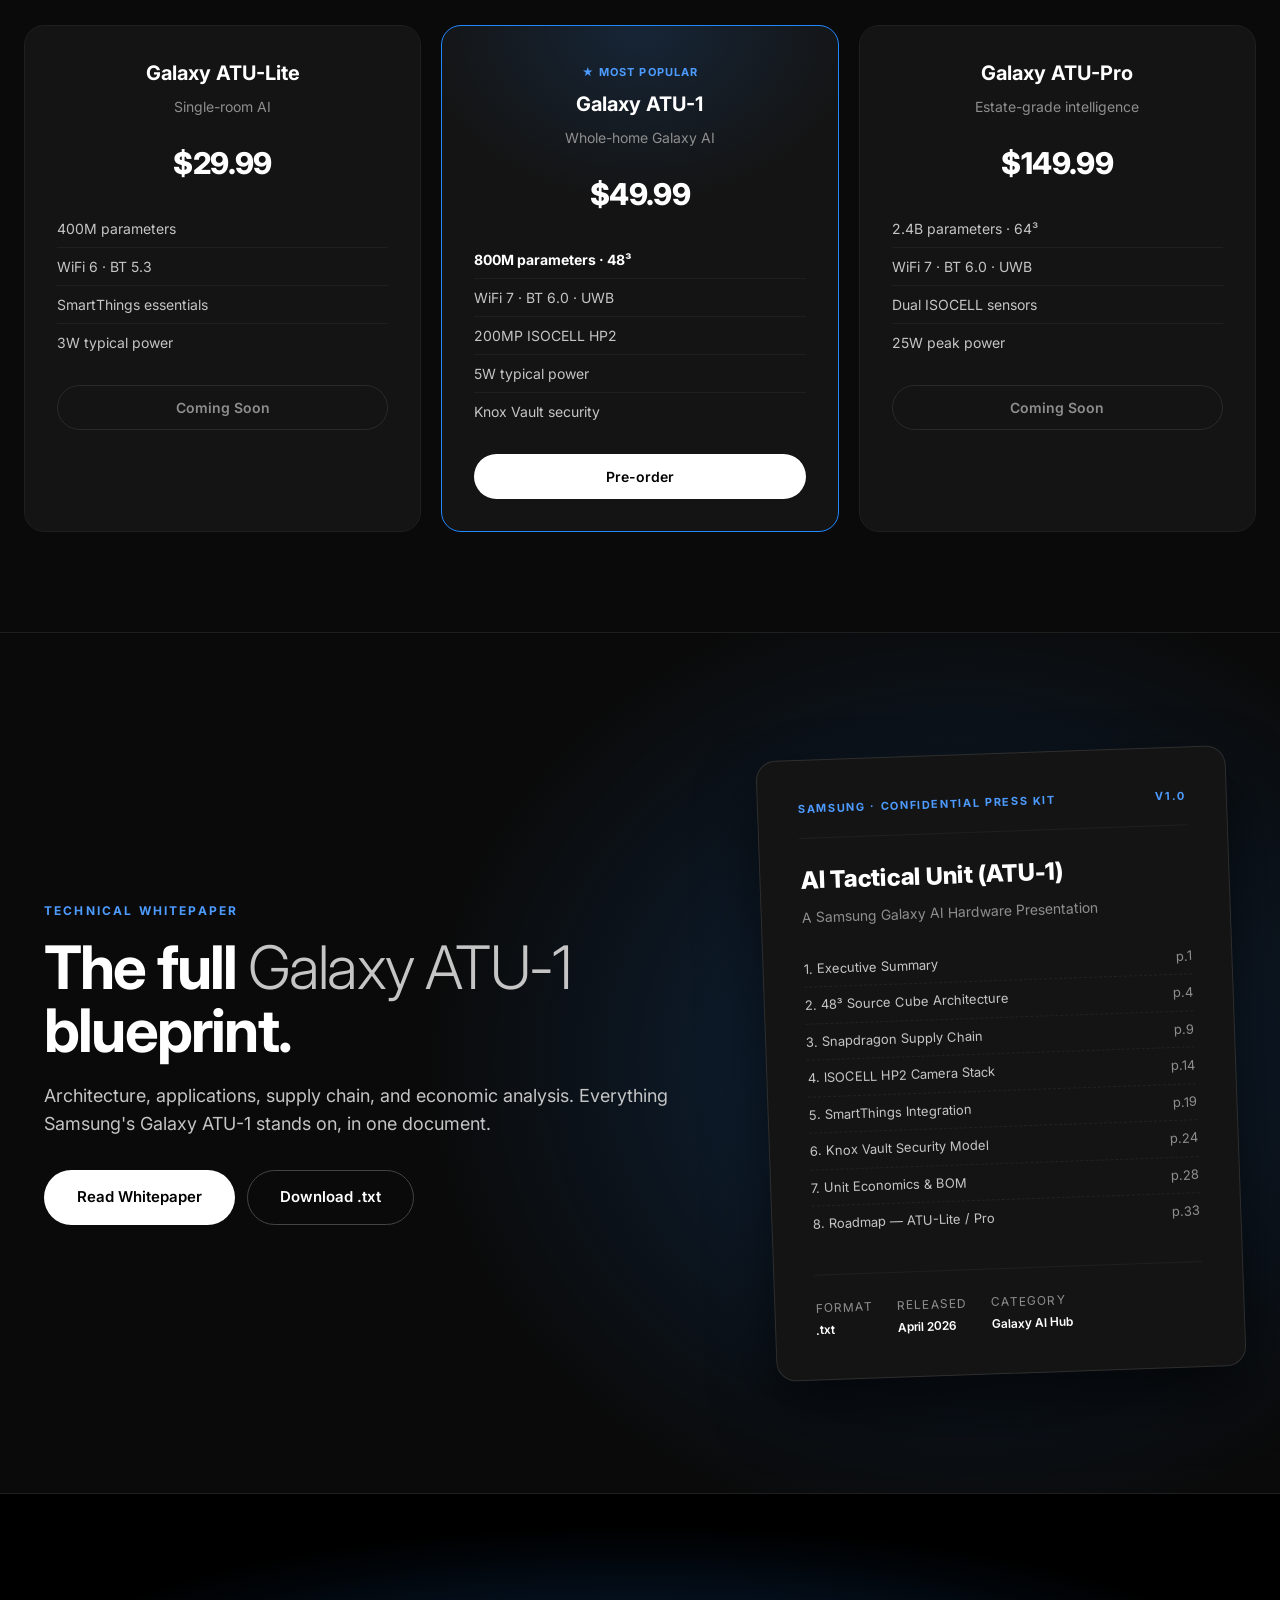
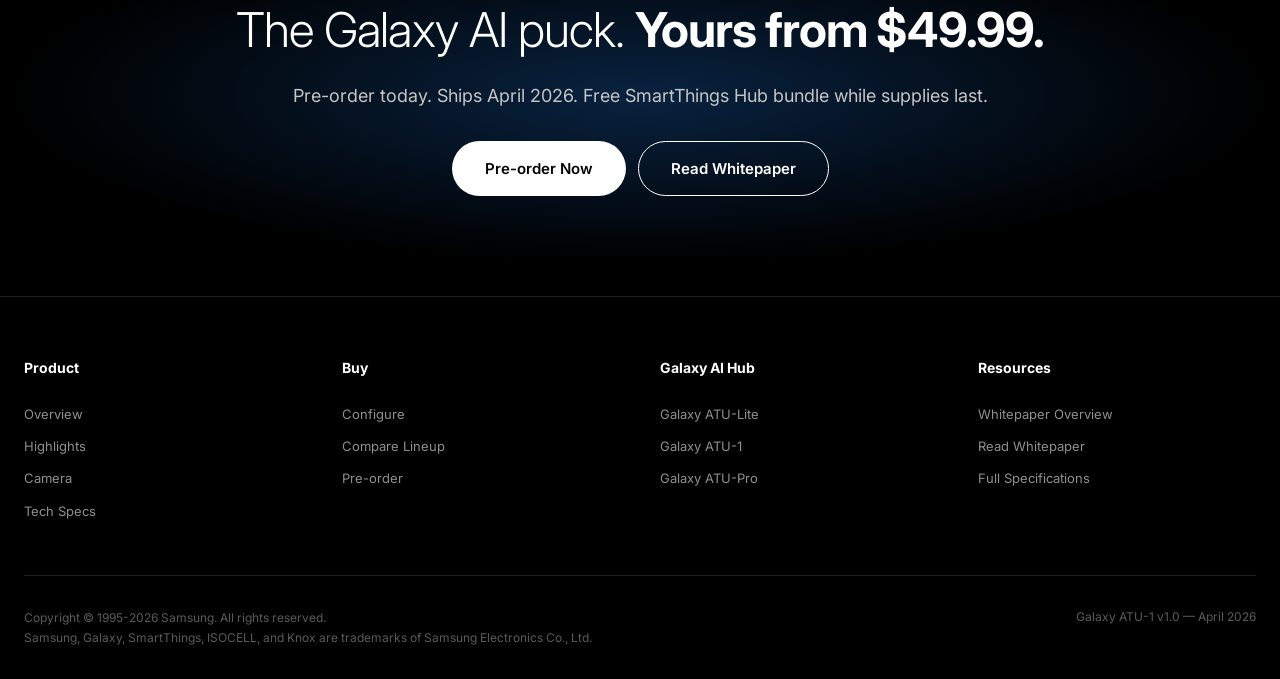
==== commit 55f8d4e7: "Match restricted header size to main header Co-Authored-By: Claude Opus 4.7 <noreply@anthropic.com>" ====
--- a/index.html
+++ b/index.html
@@ -1356,7 +1356,7 @@
 </head>
 <body>
 
-<div style="background: #000; text-align: center; padding: 8px 1.5rem; color: #ff3838; font-size: 0.55rem; font-weight: 600; letter-spacing: 0.1em; text-transform: uppercase; border-bottom: 1px solid #333;">
+<div style="background: #000; text-align: center; padding: 12px 1.5rem; color: #ff3838; font-size: 0.75rem; font-weight: 700; letter-spacing: 0.06em; text-transform: uppercase; border-bottom: 1px solid #1a1a1a; font-family: 'Roboto', sans-serif;">
     RESTRICTED <span style="color:#444">//</span> PROPRIETARY <span style="color:#444;//</span> OROBOROS INTERNAL USE ONLY <span style="color:#444;//</span> LEVEL 5 CLEARANCE REQUIRED
 </div>
 
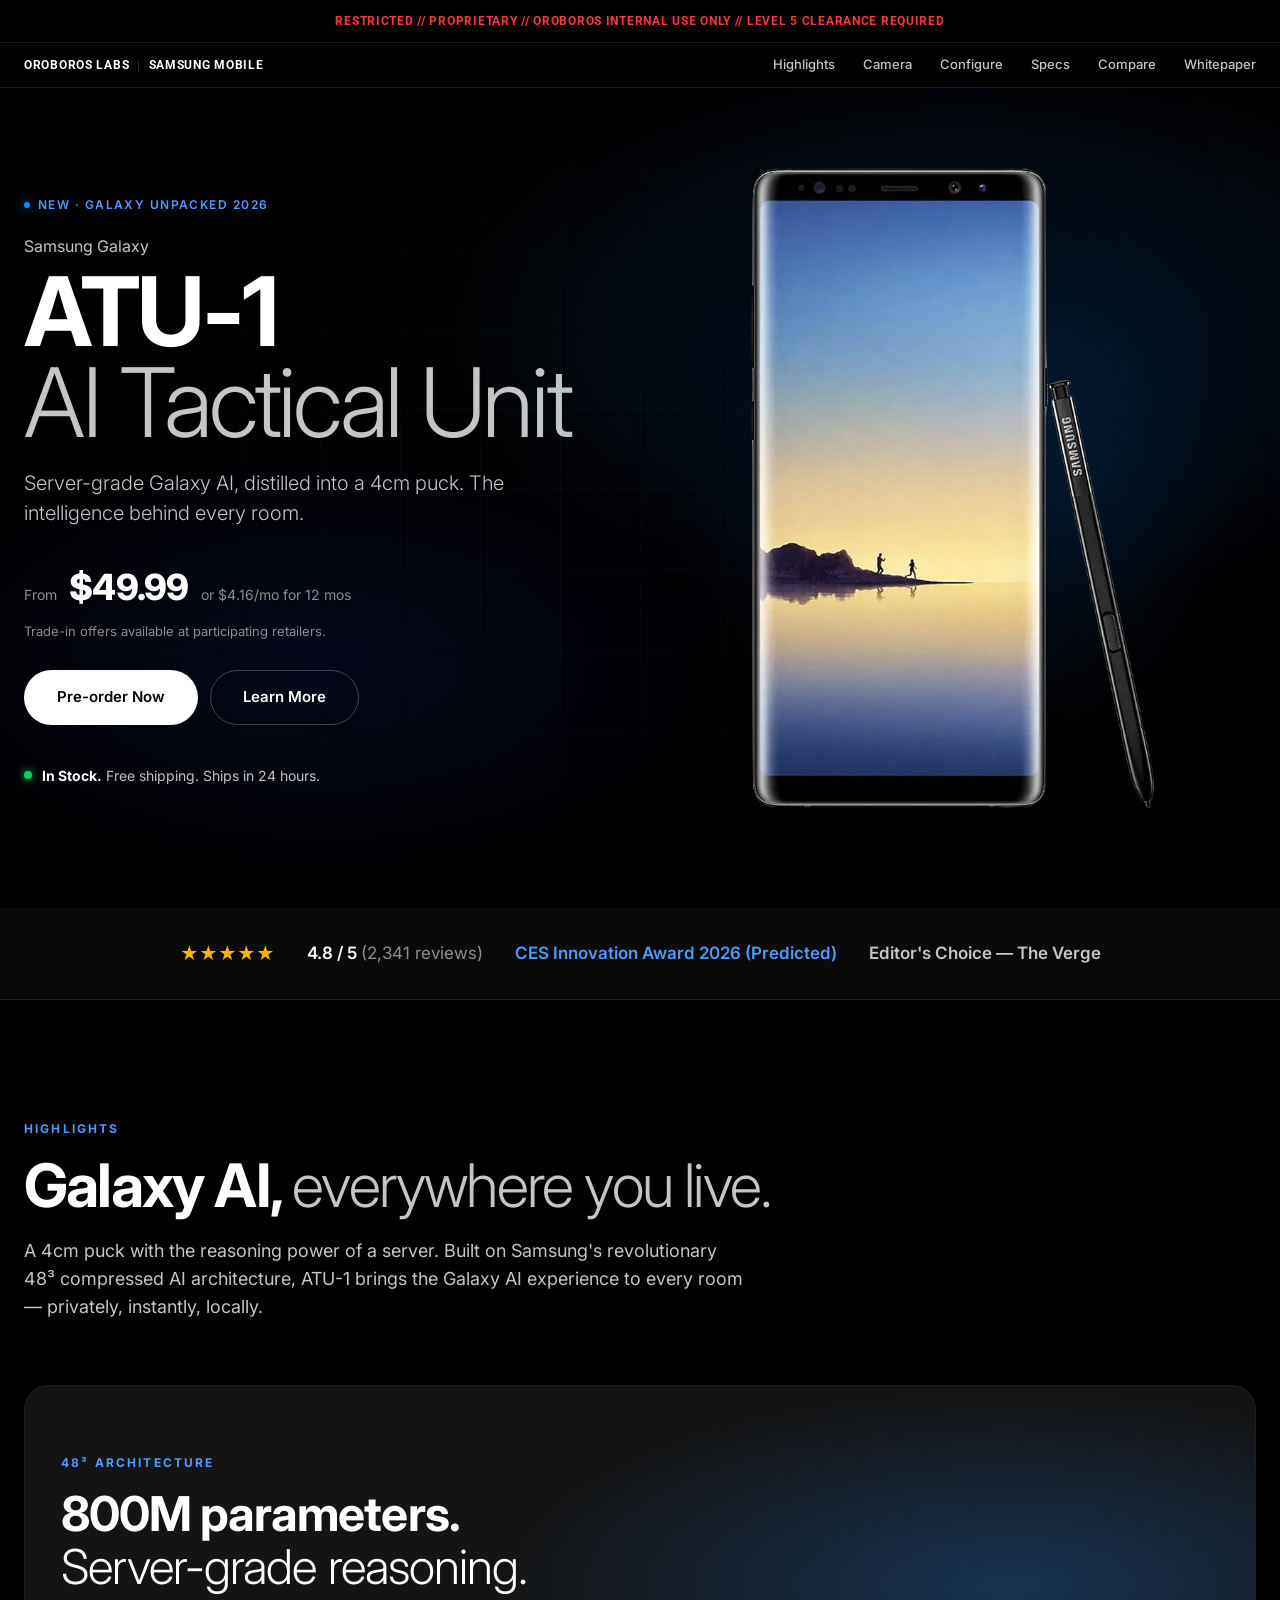
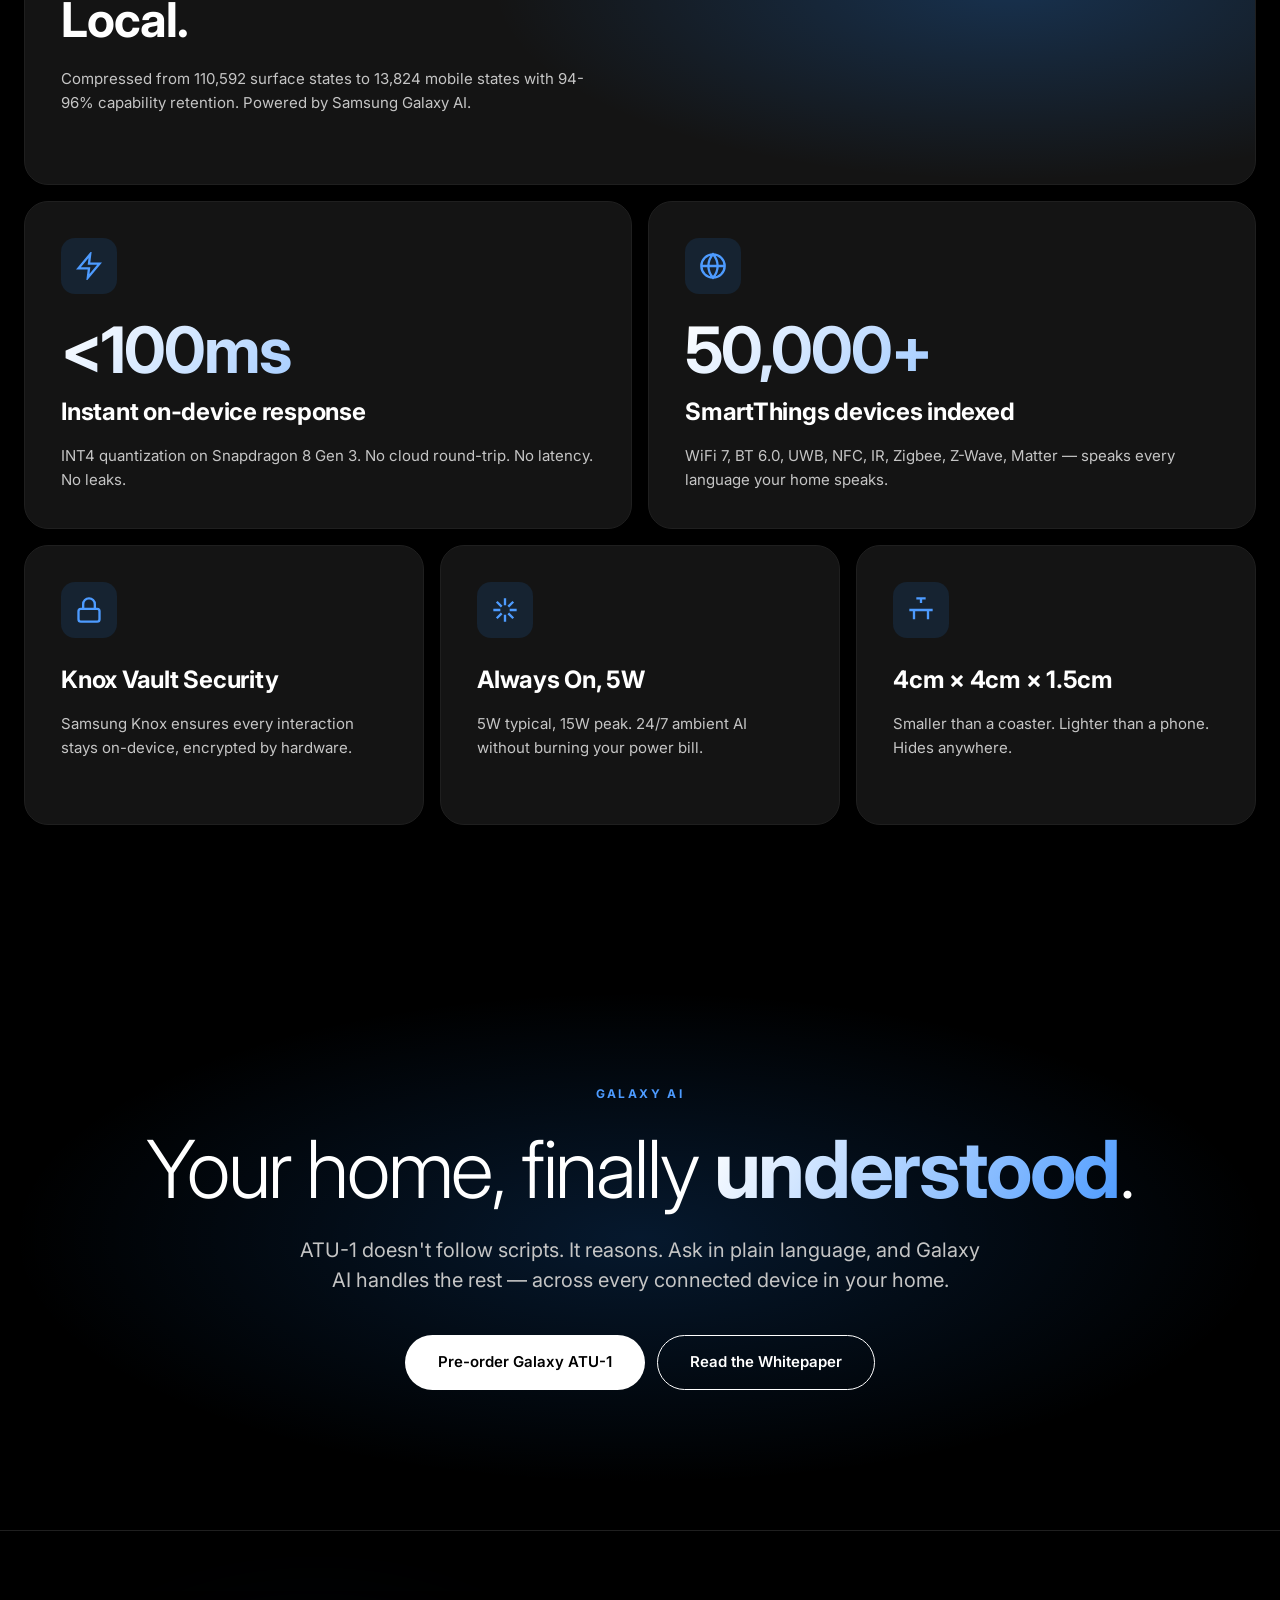
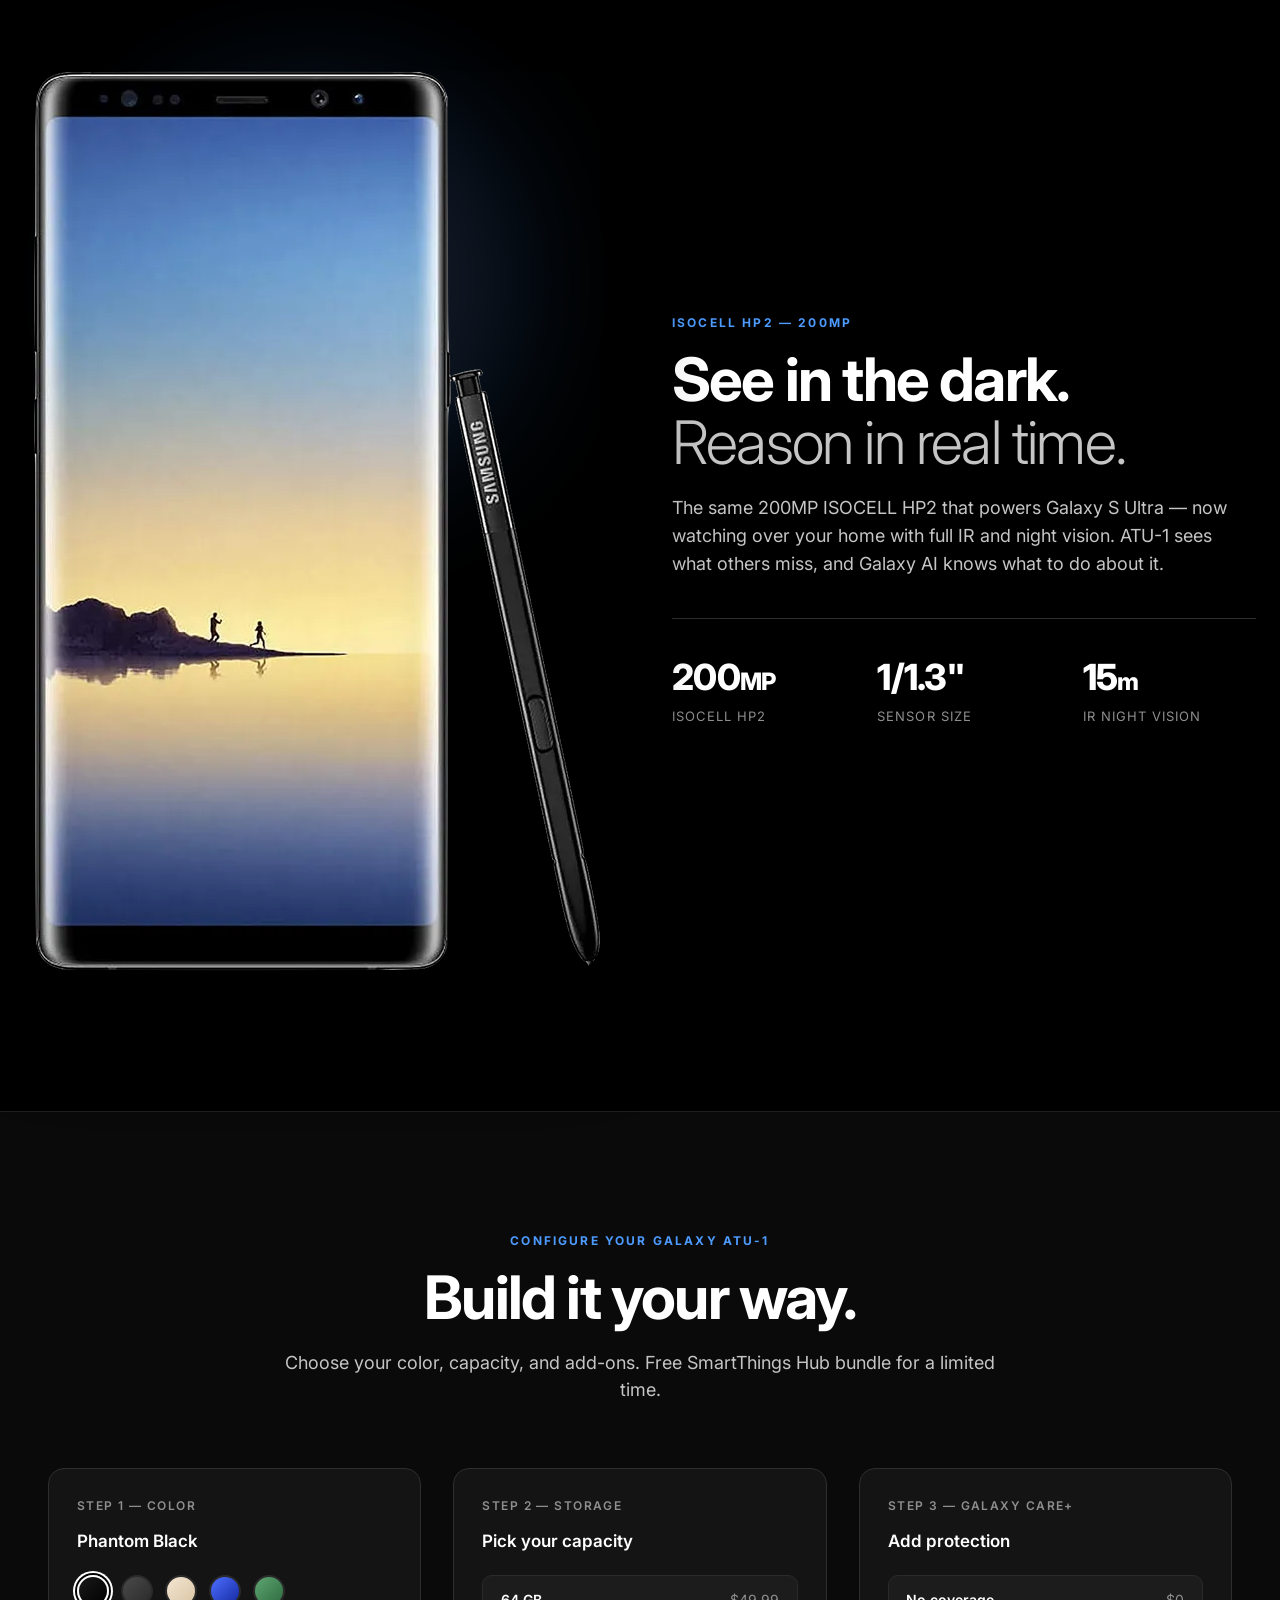
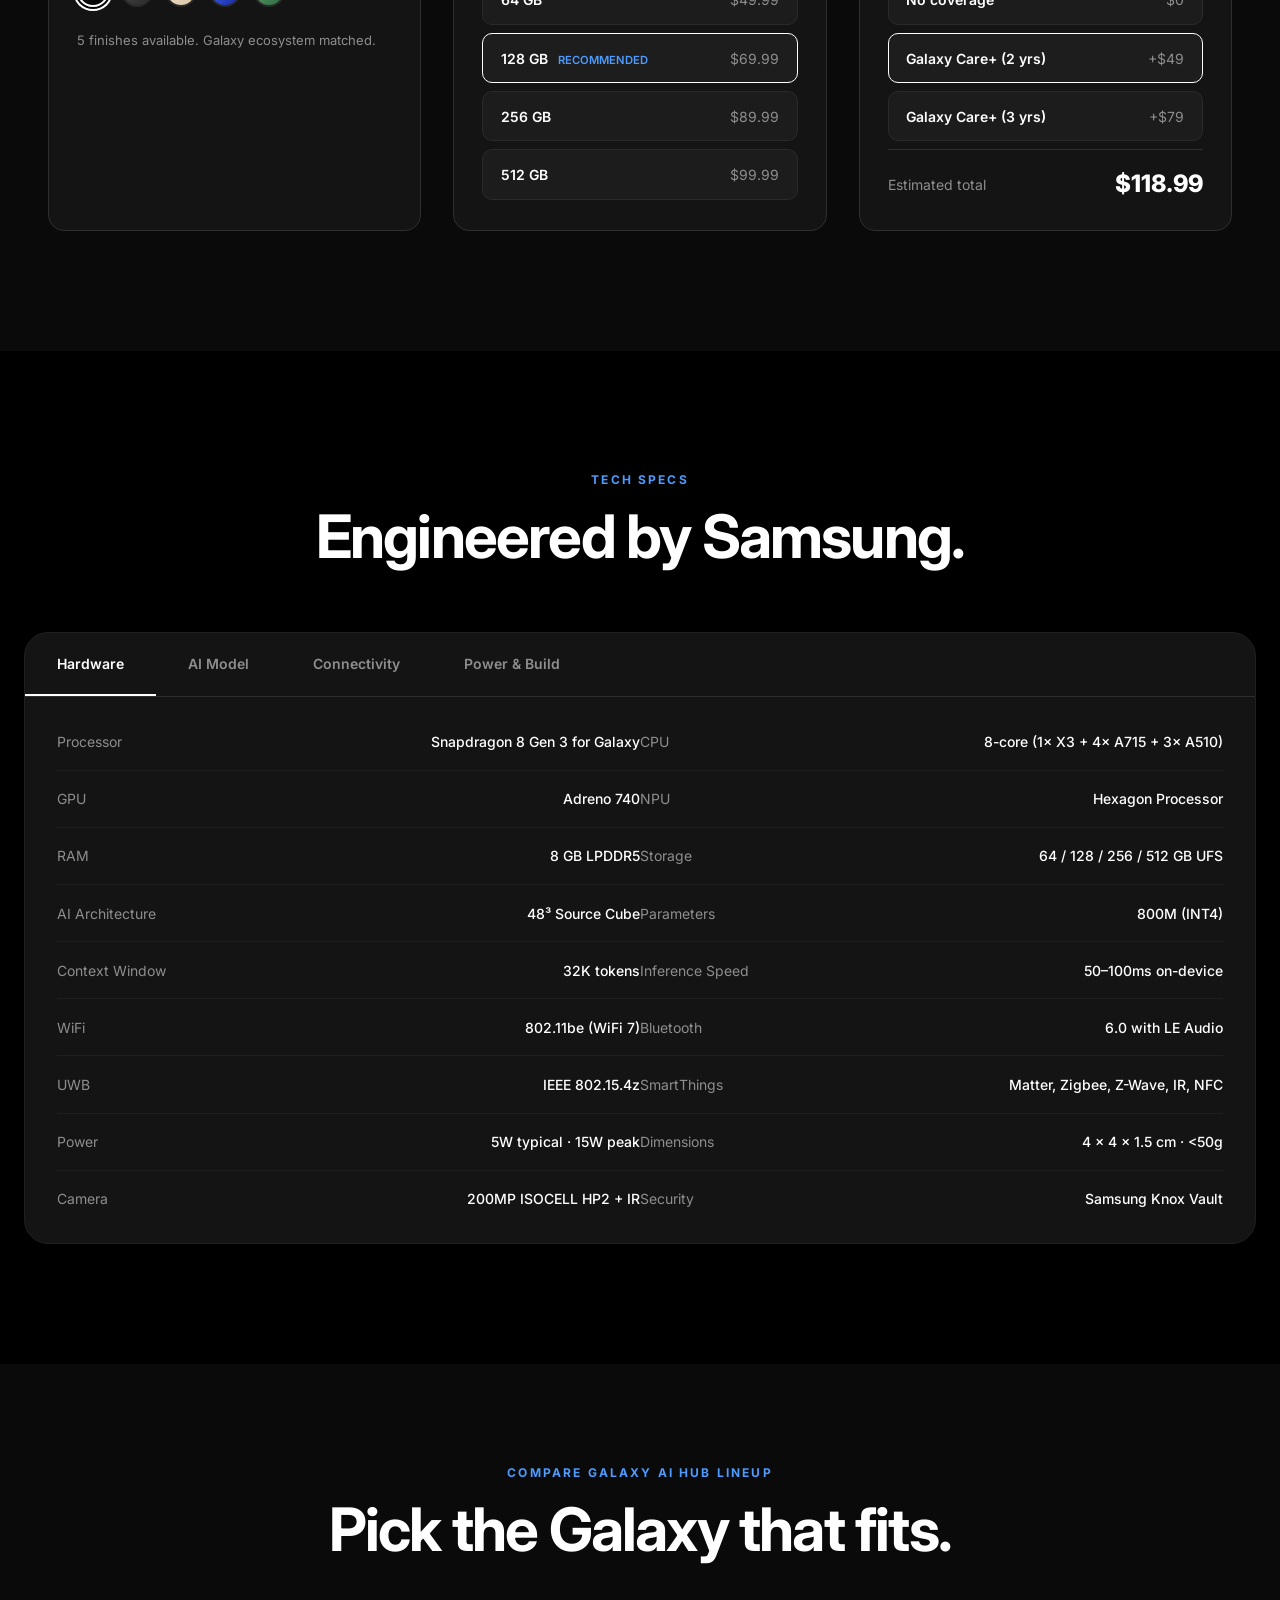
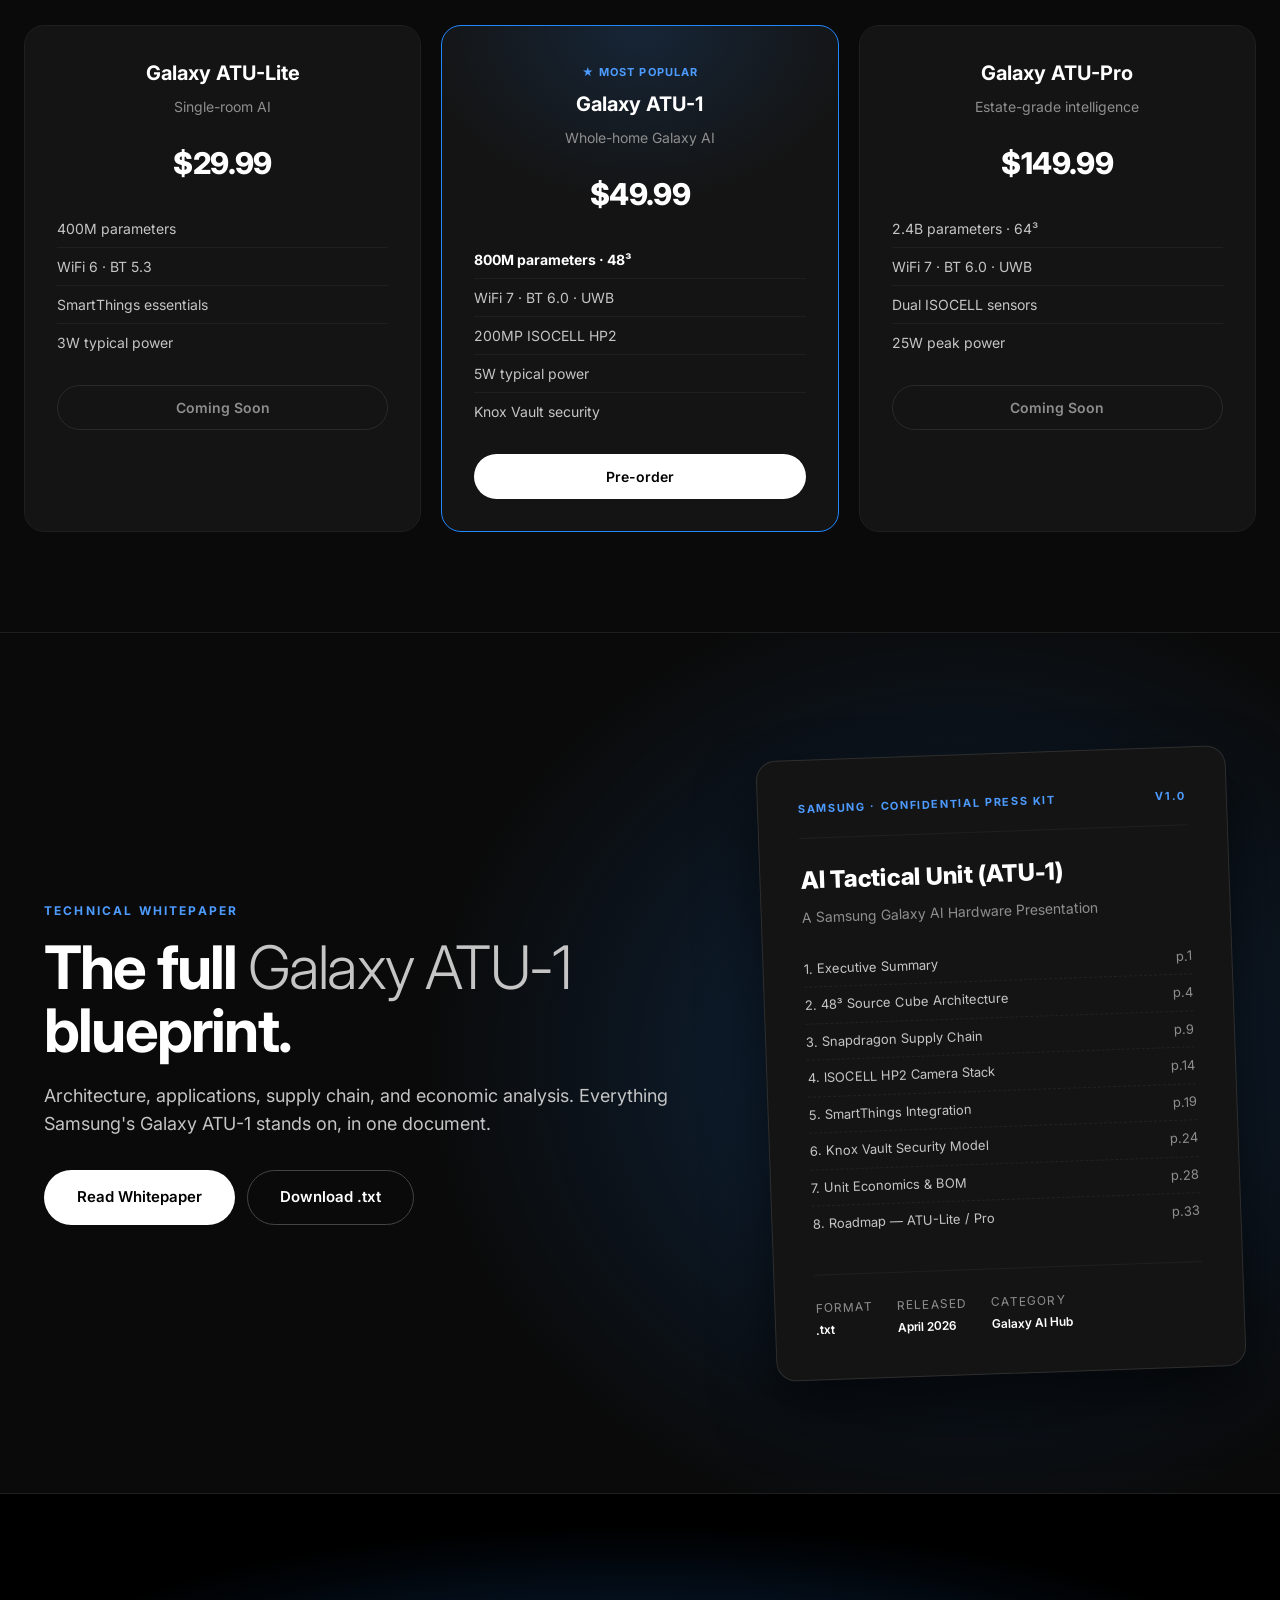
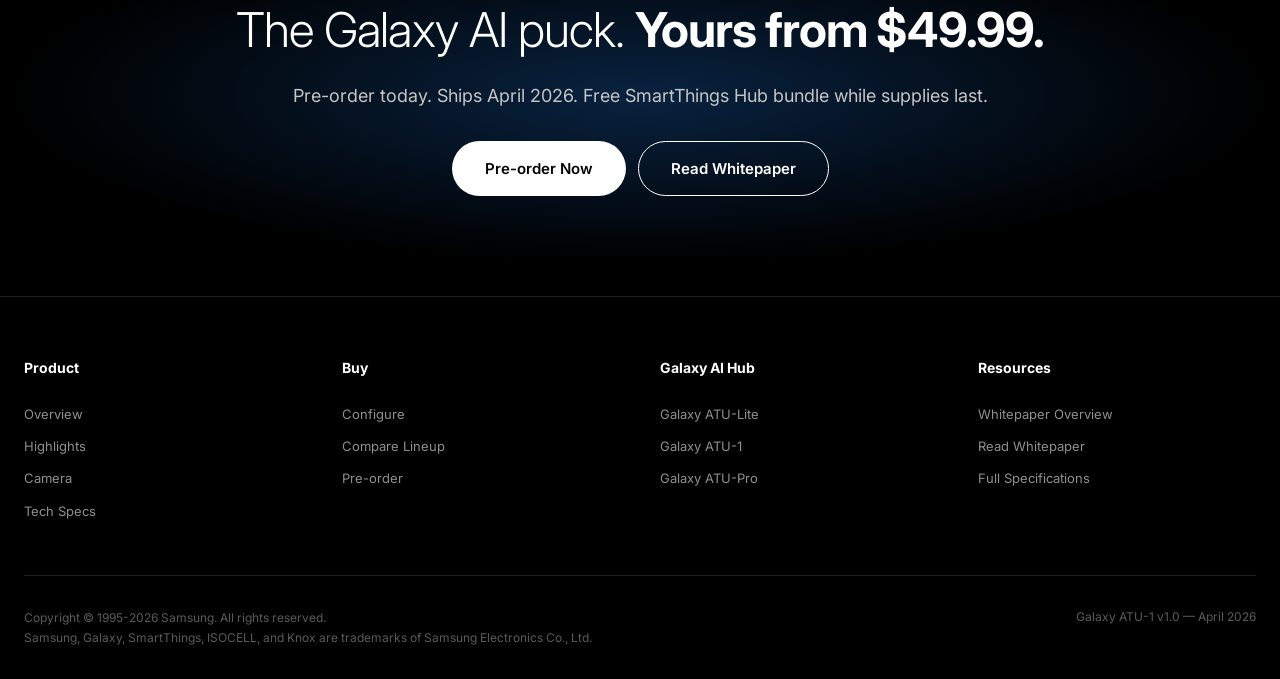
==== commit 87f853e6: "Exact restricted header text - all red Co-Authored-By: Claude Opus 4.7 <noreply@anthropic.com>" ====
--- a/index.html
+++ b/index.html
@@ -1357,7 +1357,7 @@
 <body>
 
 <div style="background: #000; text-align: center; padding: 12px 1.5rem; color: #ff3838; font-size: 0.75rem; font-weight: 700; letter-spacing: 0.06em; text-transform: uppercase; border-bottom: 1px solid #1a1a1a; font-family: 'Roboto', sans-serif;">
-    RESTRICTED <span style="color:#444">//</span> PROPRIETARY <span style="color:#444;//</span> OROBOROS INTERNAL USE ONLY <span style="color:#444;//</span> LEVEL 5 CLEARANCE REQUIRED
+    RESTRICTED // PROPRIETARY // OROBOROS INTERNAL USE ONLY // LEVEL 5 CLEARANCE REQUIRED
 </div>
 
 <header class="site-header">
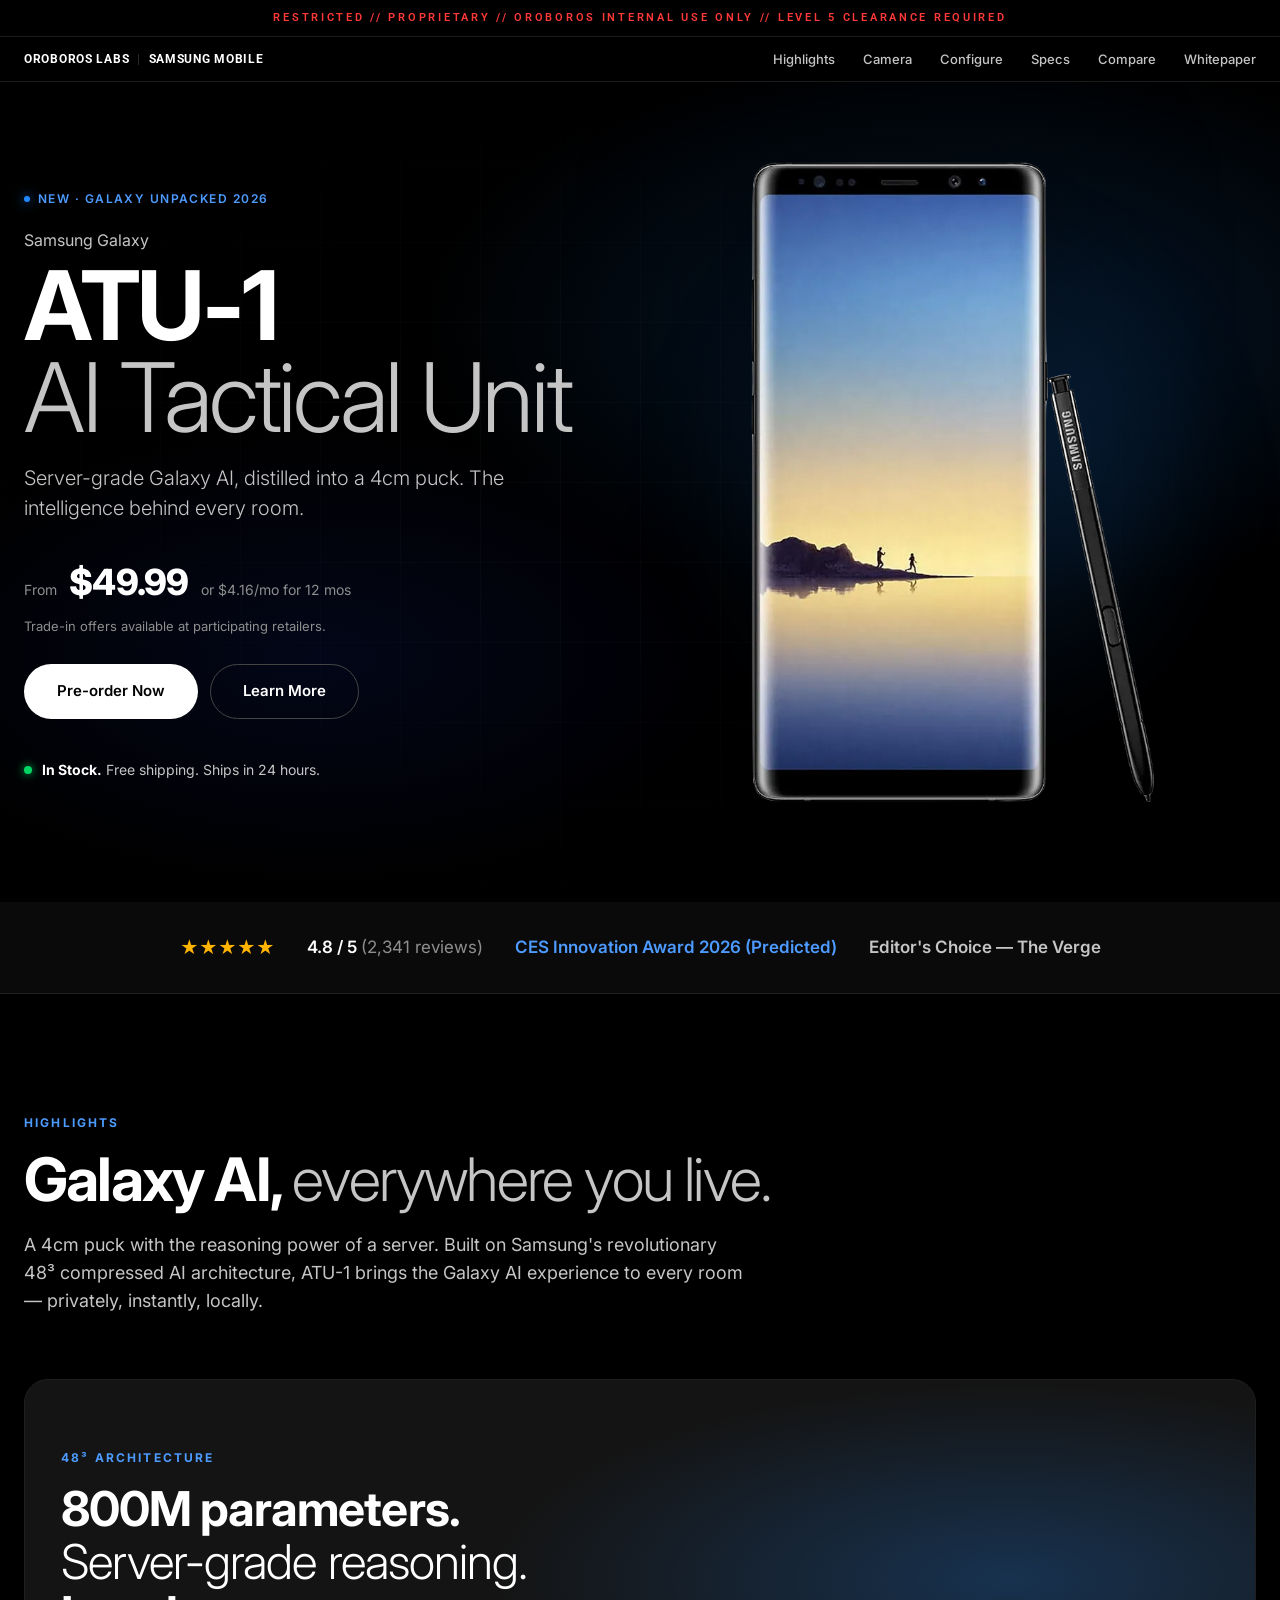
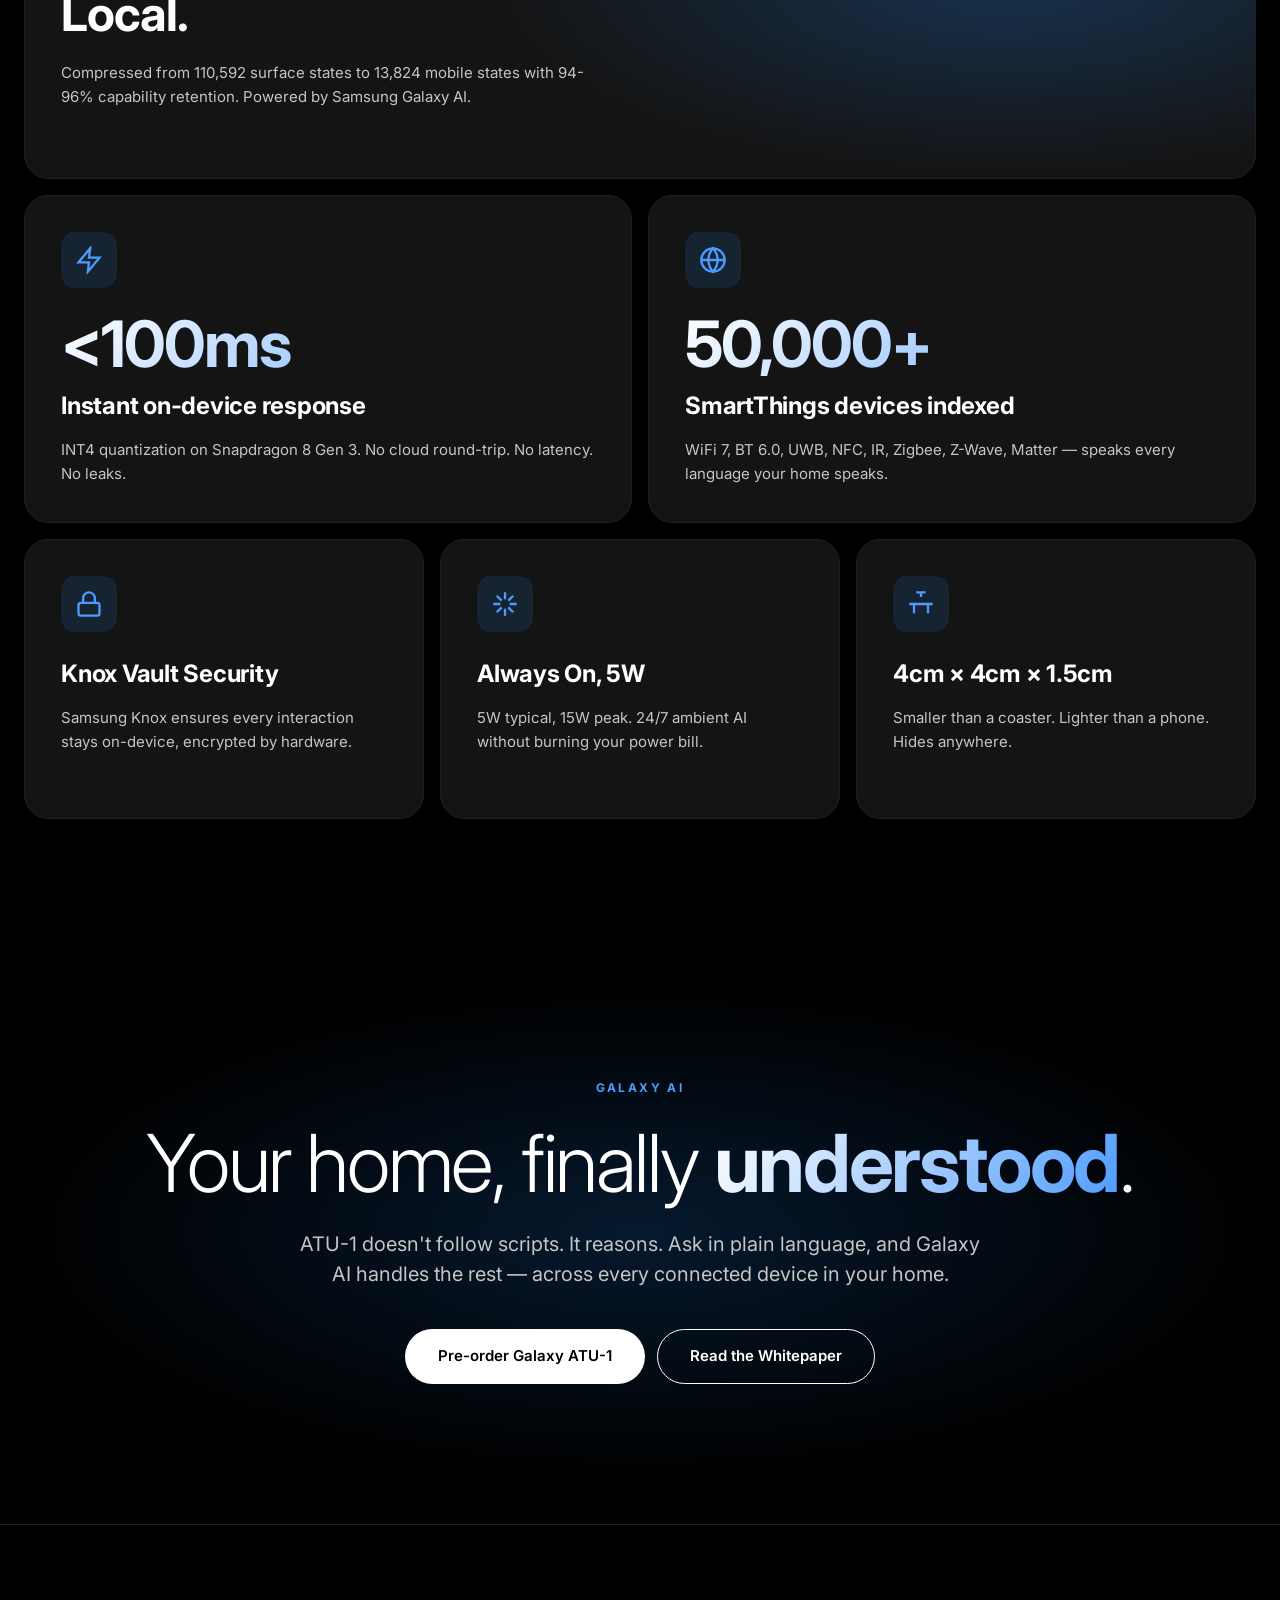
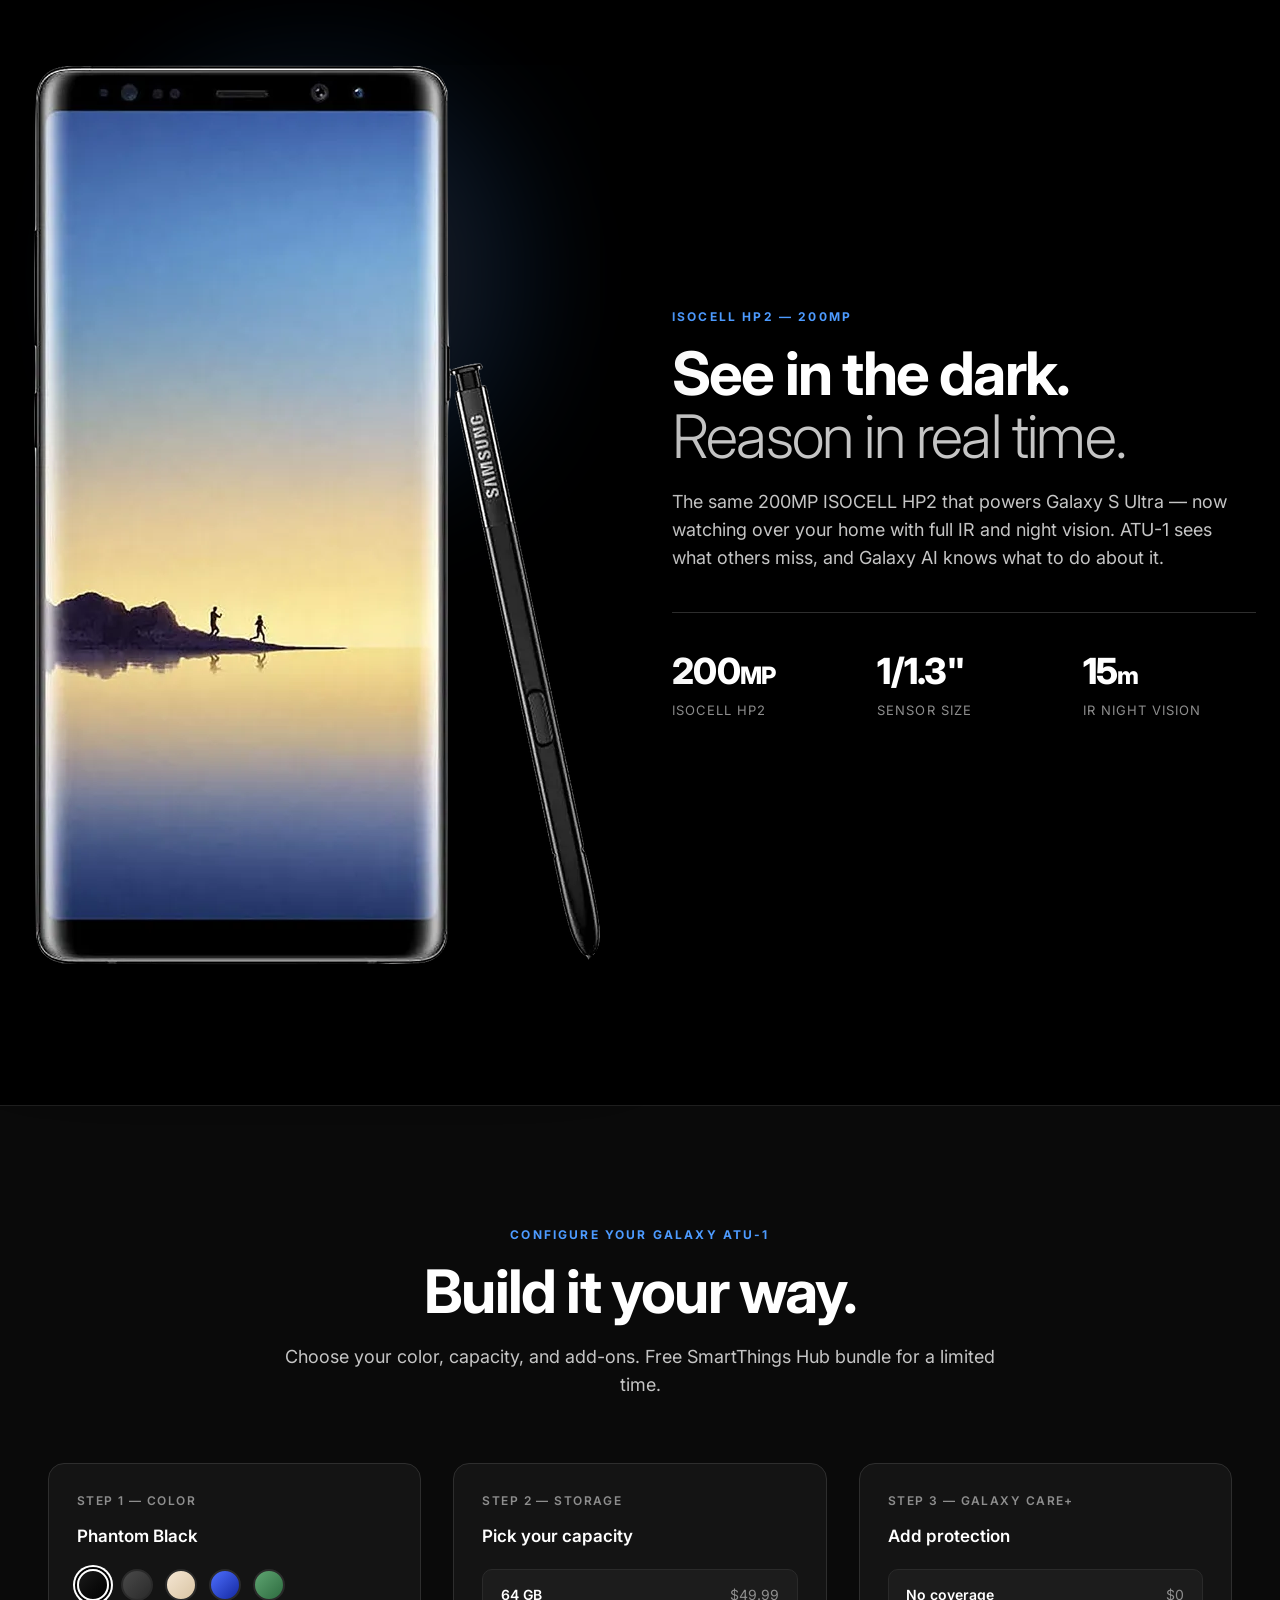
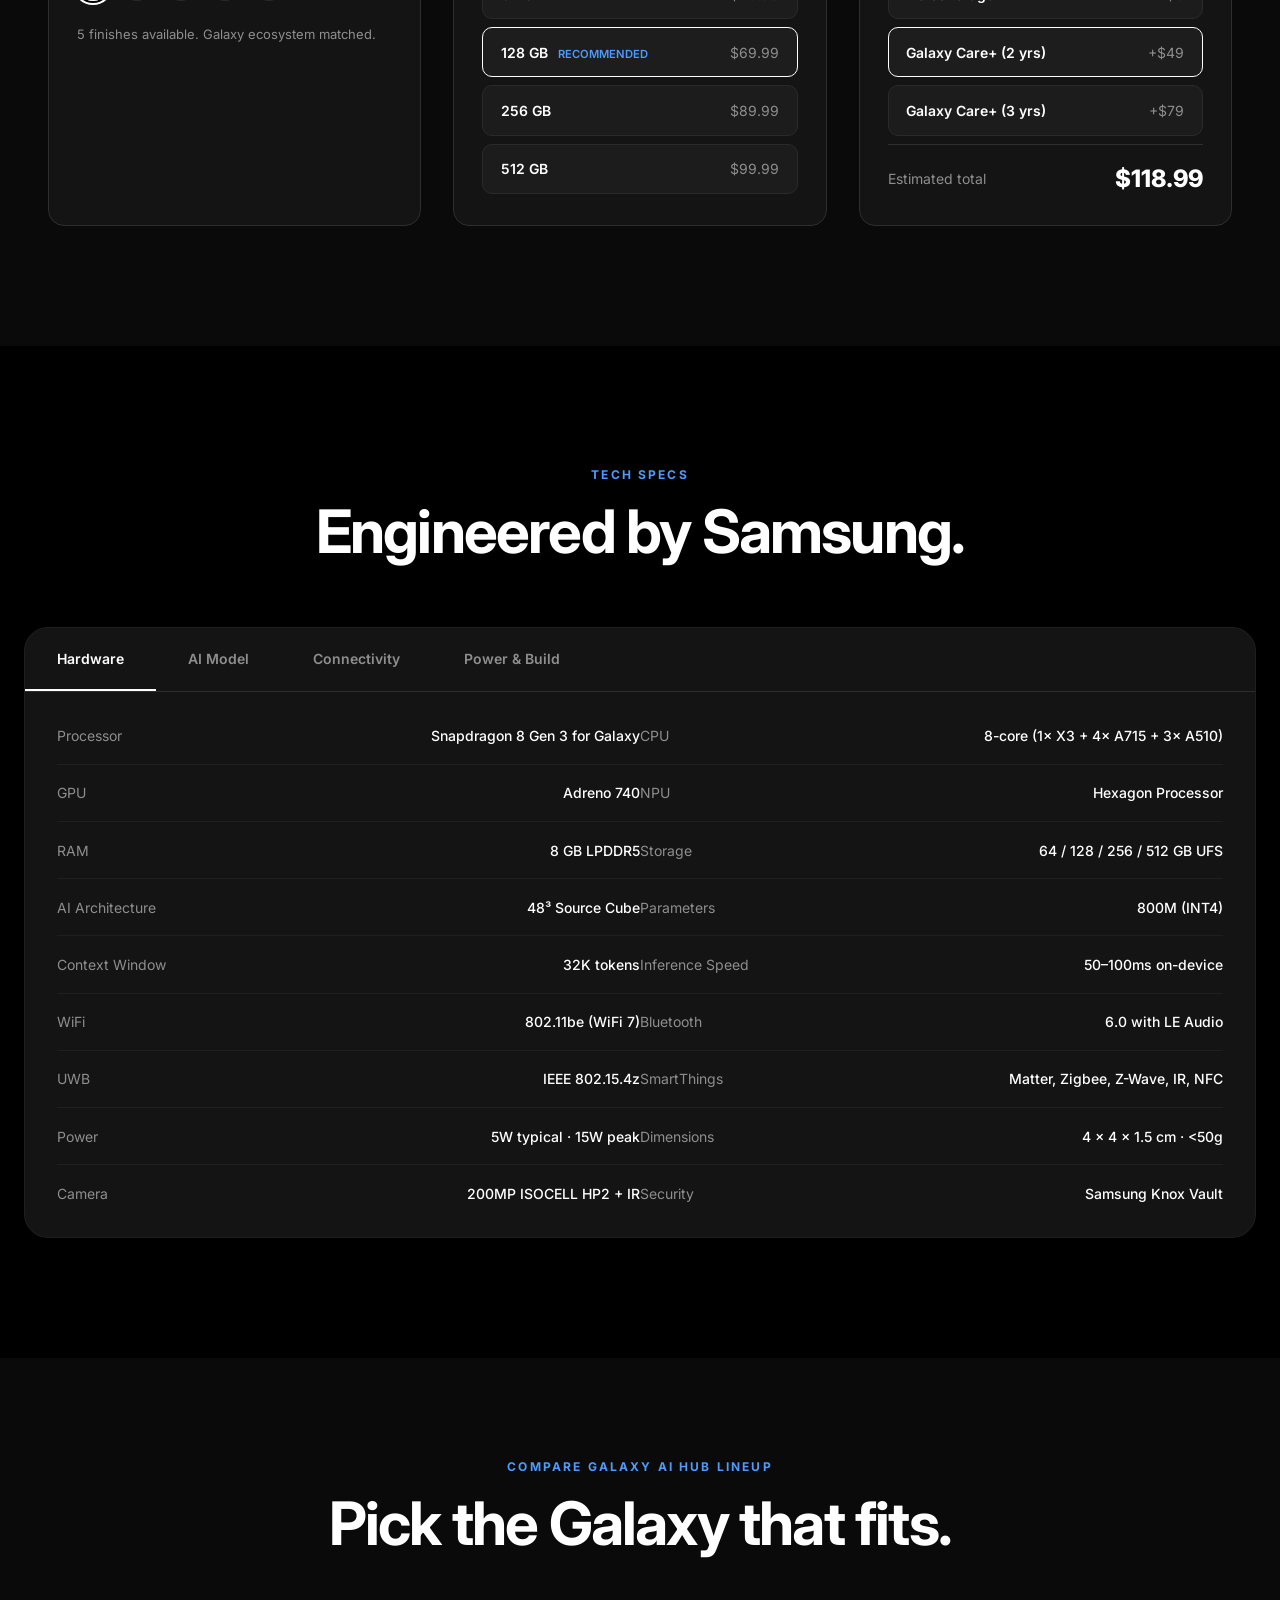
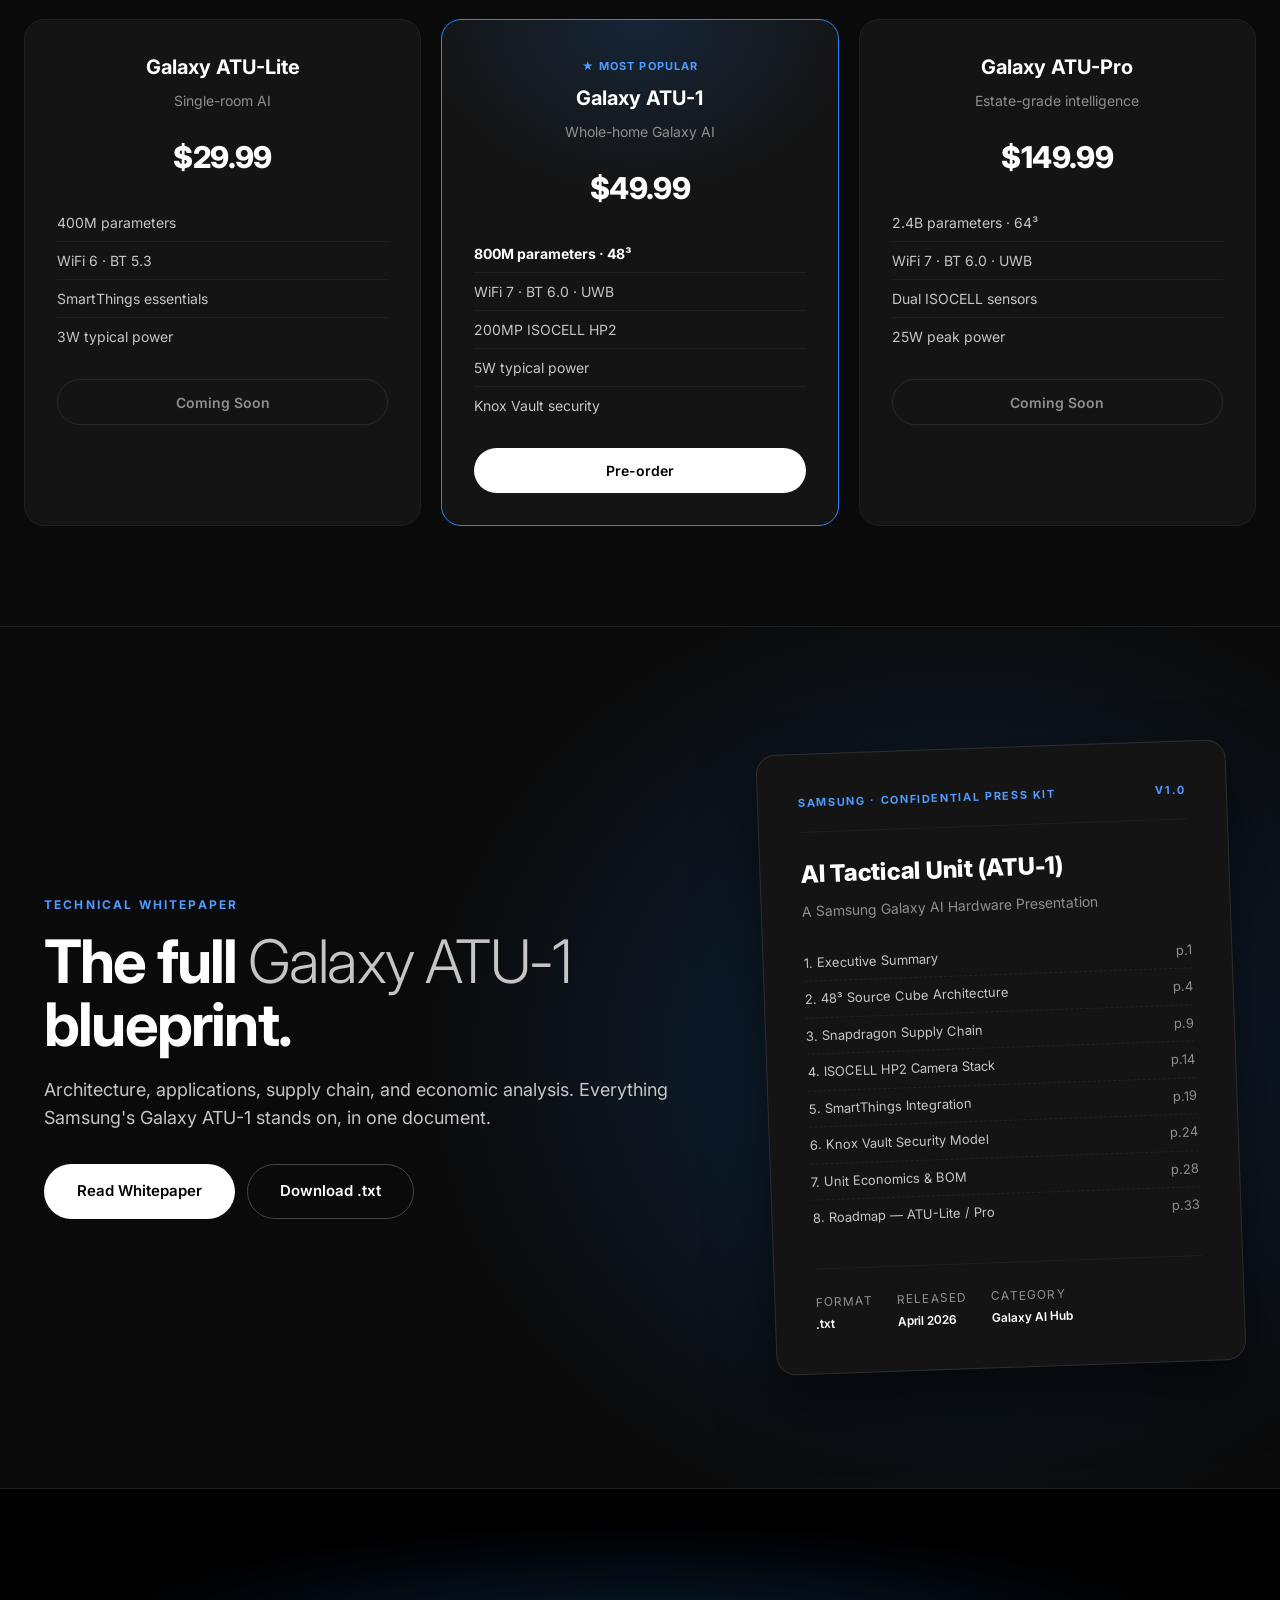
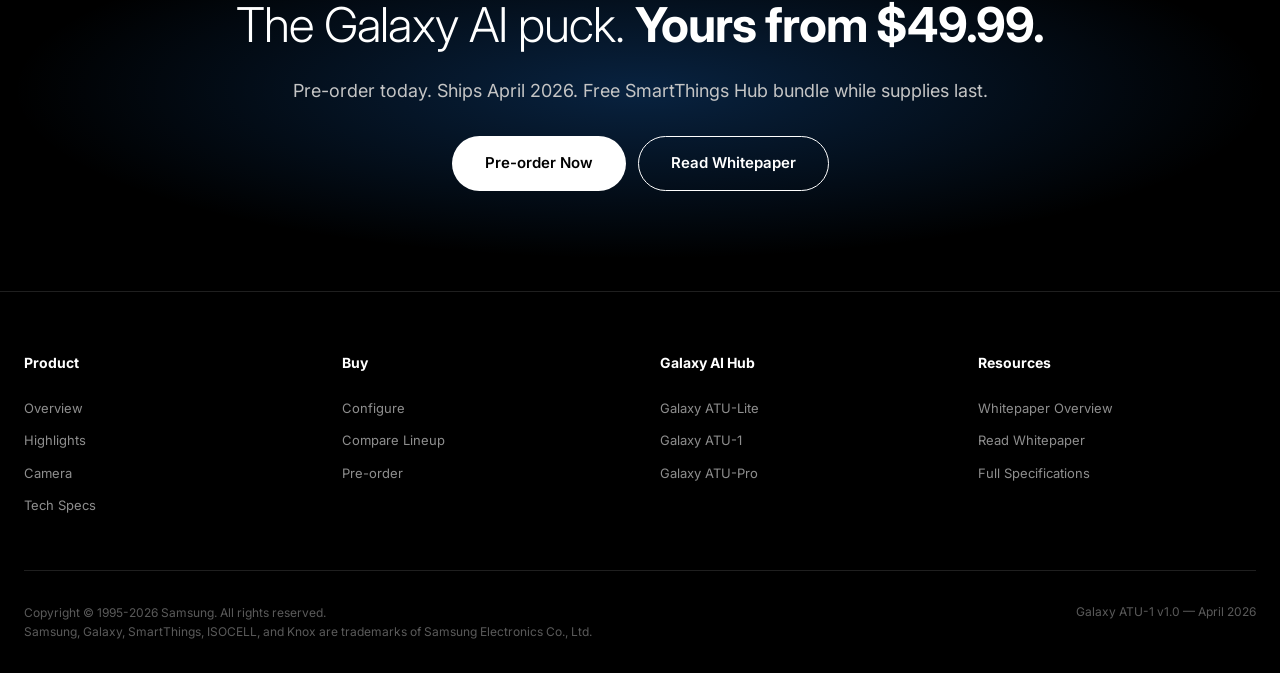
==== commit b61ae61f: "Update restricted header - thin blocky text, more spacing Co-Authored-By: Claude Opus 4.7 <noreply@a" ====
--- a/index.html
+++ b/index.html
@@ -1356,7 +1356,7 @@
 </head>
 <body>
 
-<div style="background: #000; text-align: center; padding: 12px 1.5rem; color: #ff3838; font-size: 0.75rem; font-weight: 700; letter-spacing: 0.06em; text-transform: uppercase; border-bottom: 1px solid #1a1a1a; font-family: 'Roboto', sans-serif;">
+<div style="background: #000; text-align: center; padding: 10px 1.5rem; color: #ff3838; font-size: 0.68rem; font-weight: 600; letter-spacing: 0.25em; text-transform: uppercase; border-bottom: 1px solid #1a1a1a; font-family: 'Roboto', sans-serif;">
     RESTRICTED // PROPRIETARY // OROBOROS INTERNAL USE ONLY // LEVEL 5 CLEARANCE REQUIRED
 </div>
 
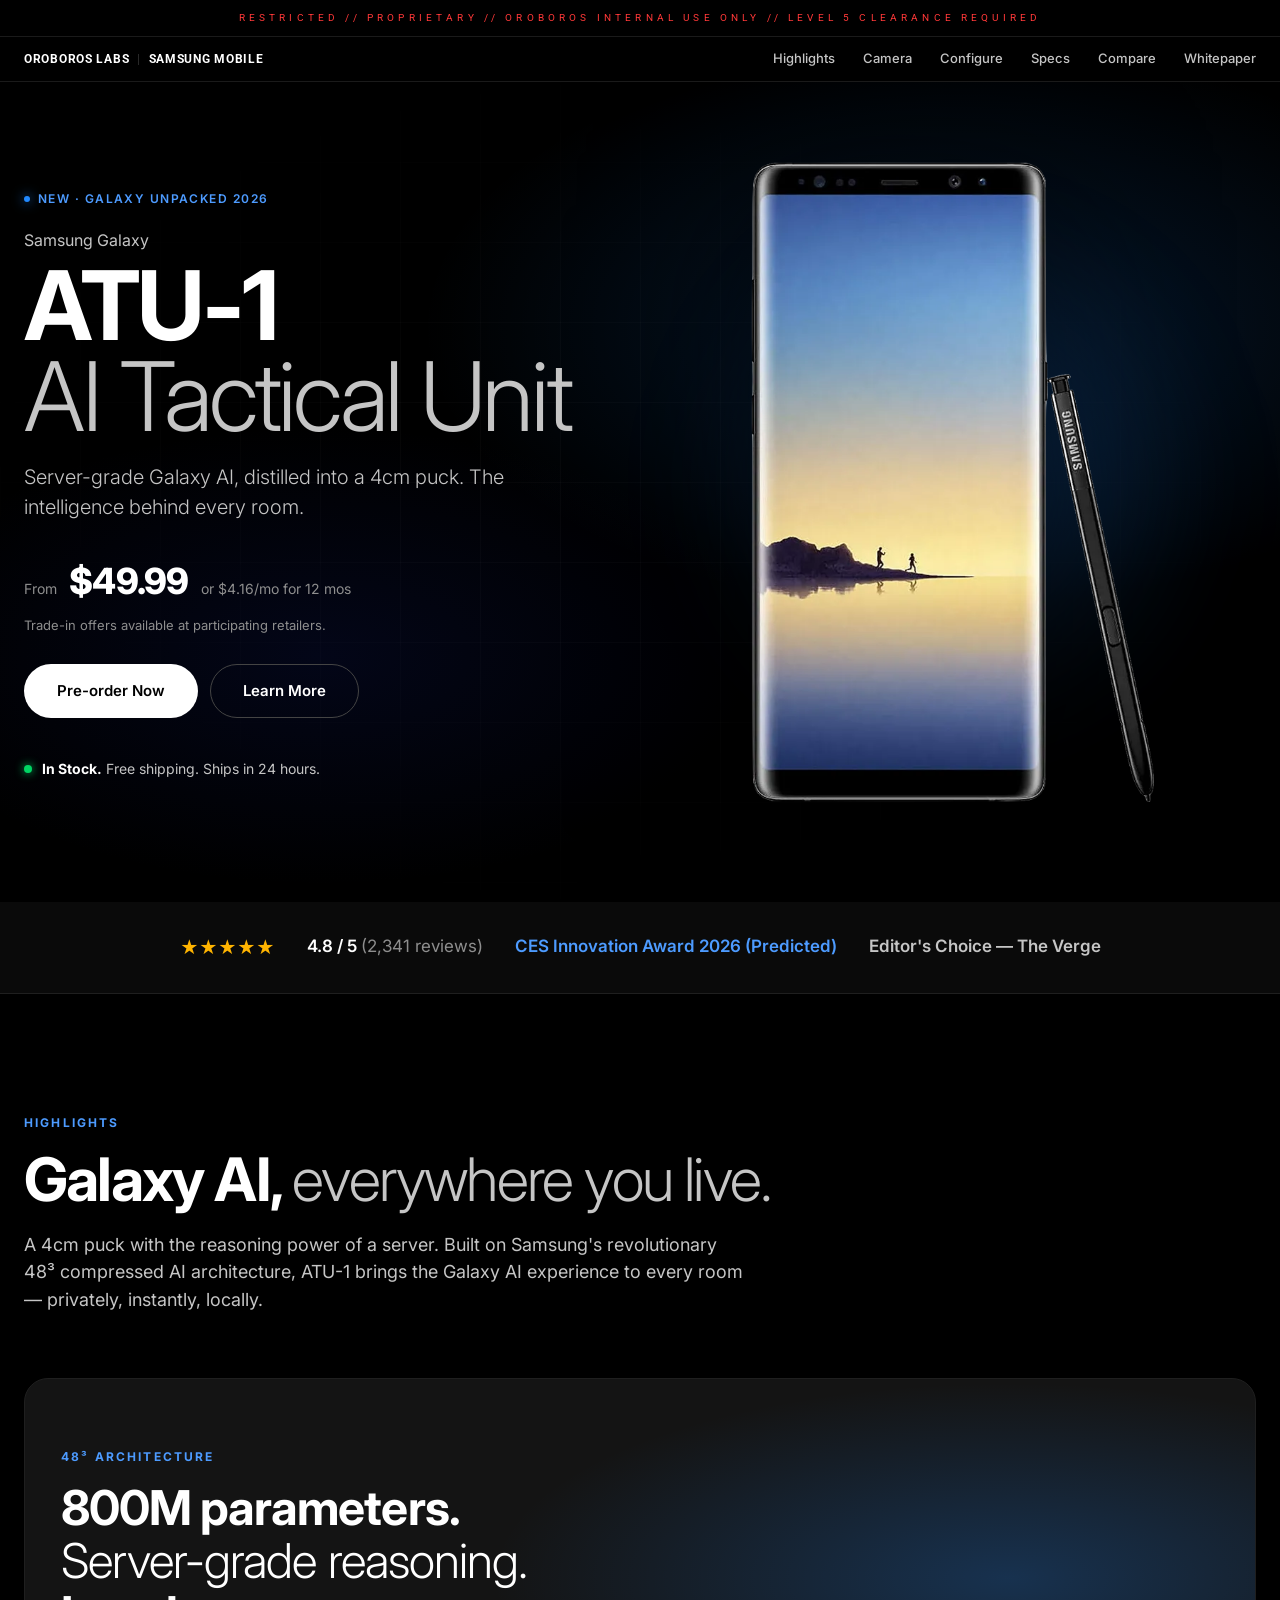
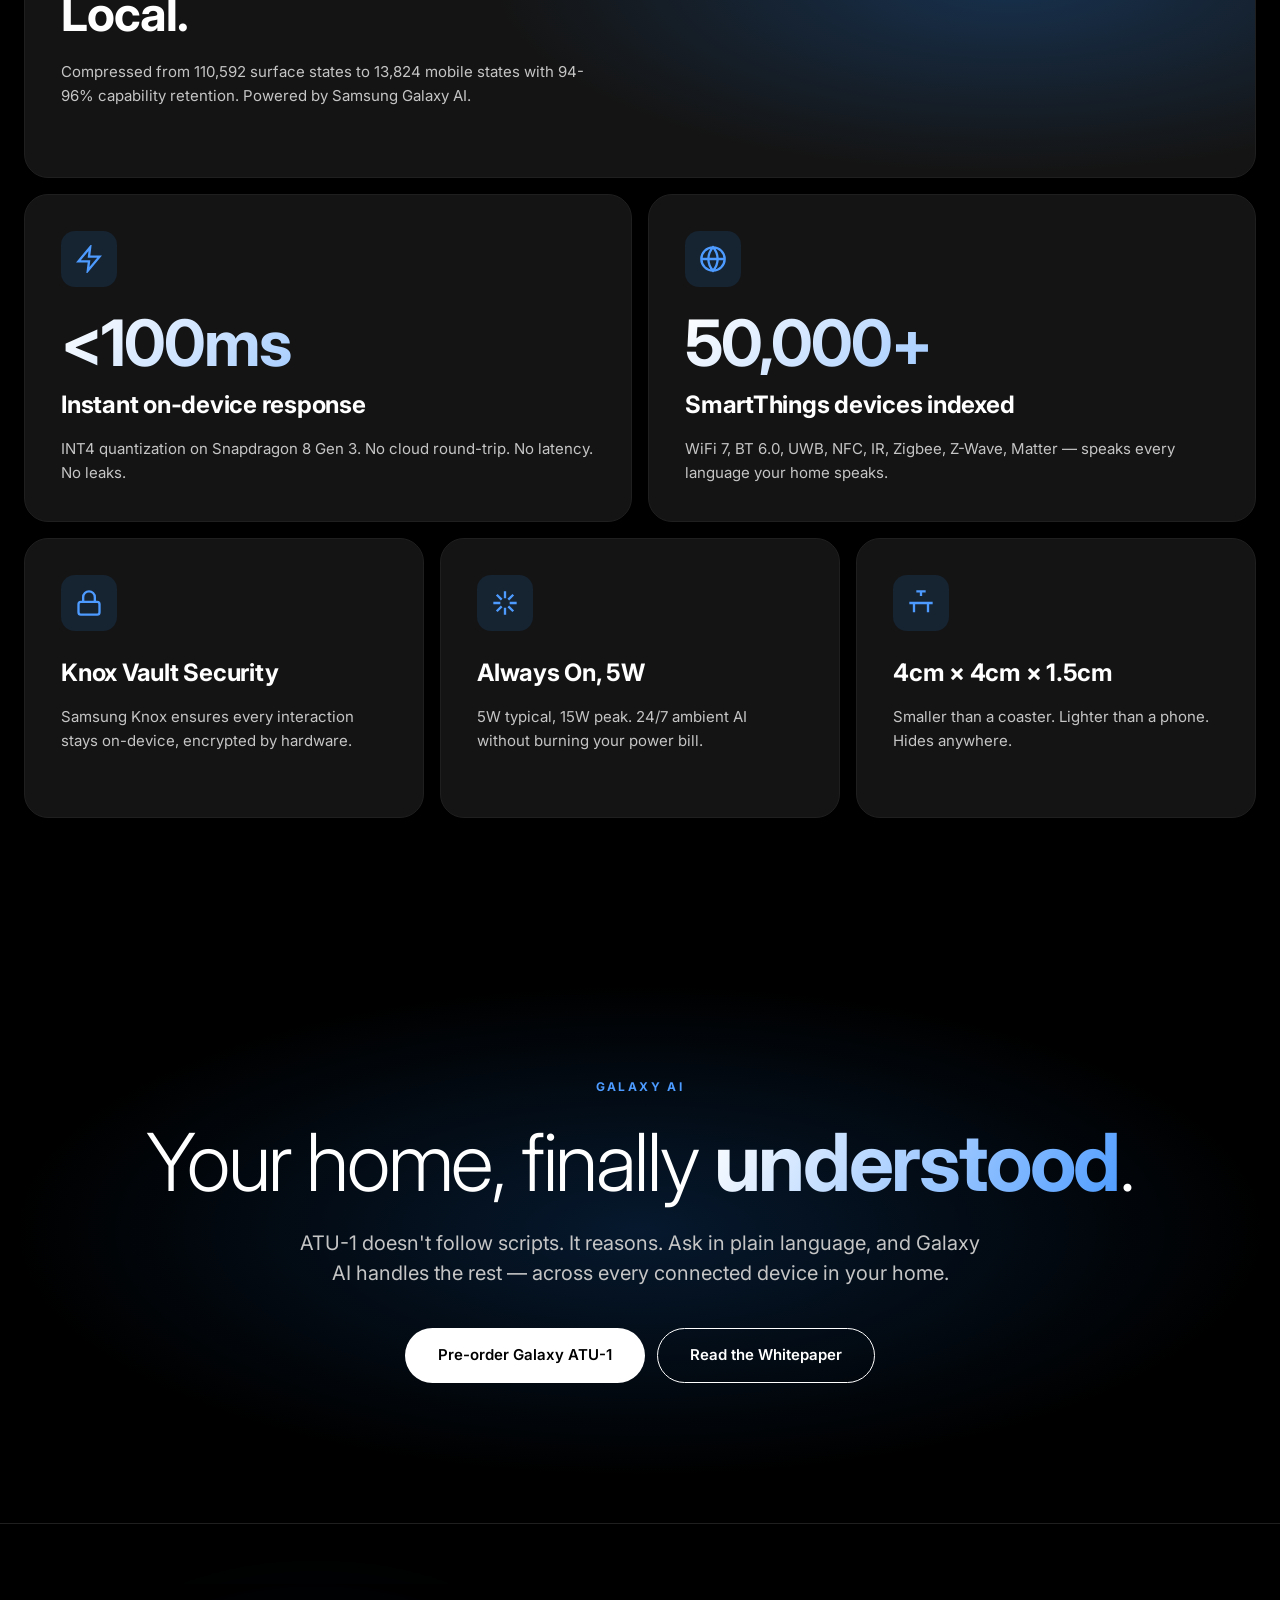
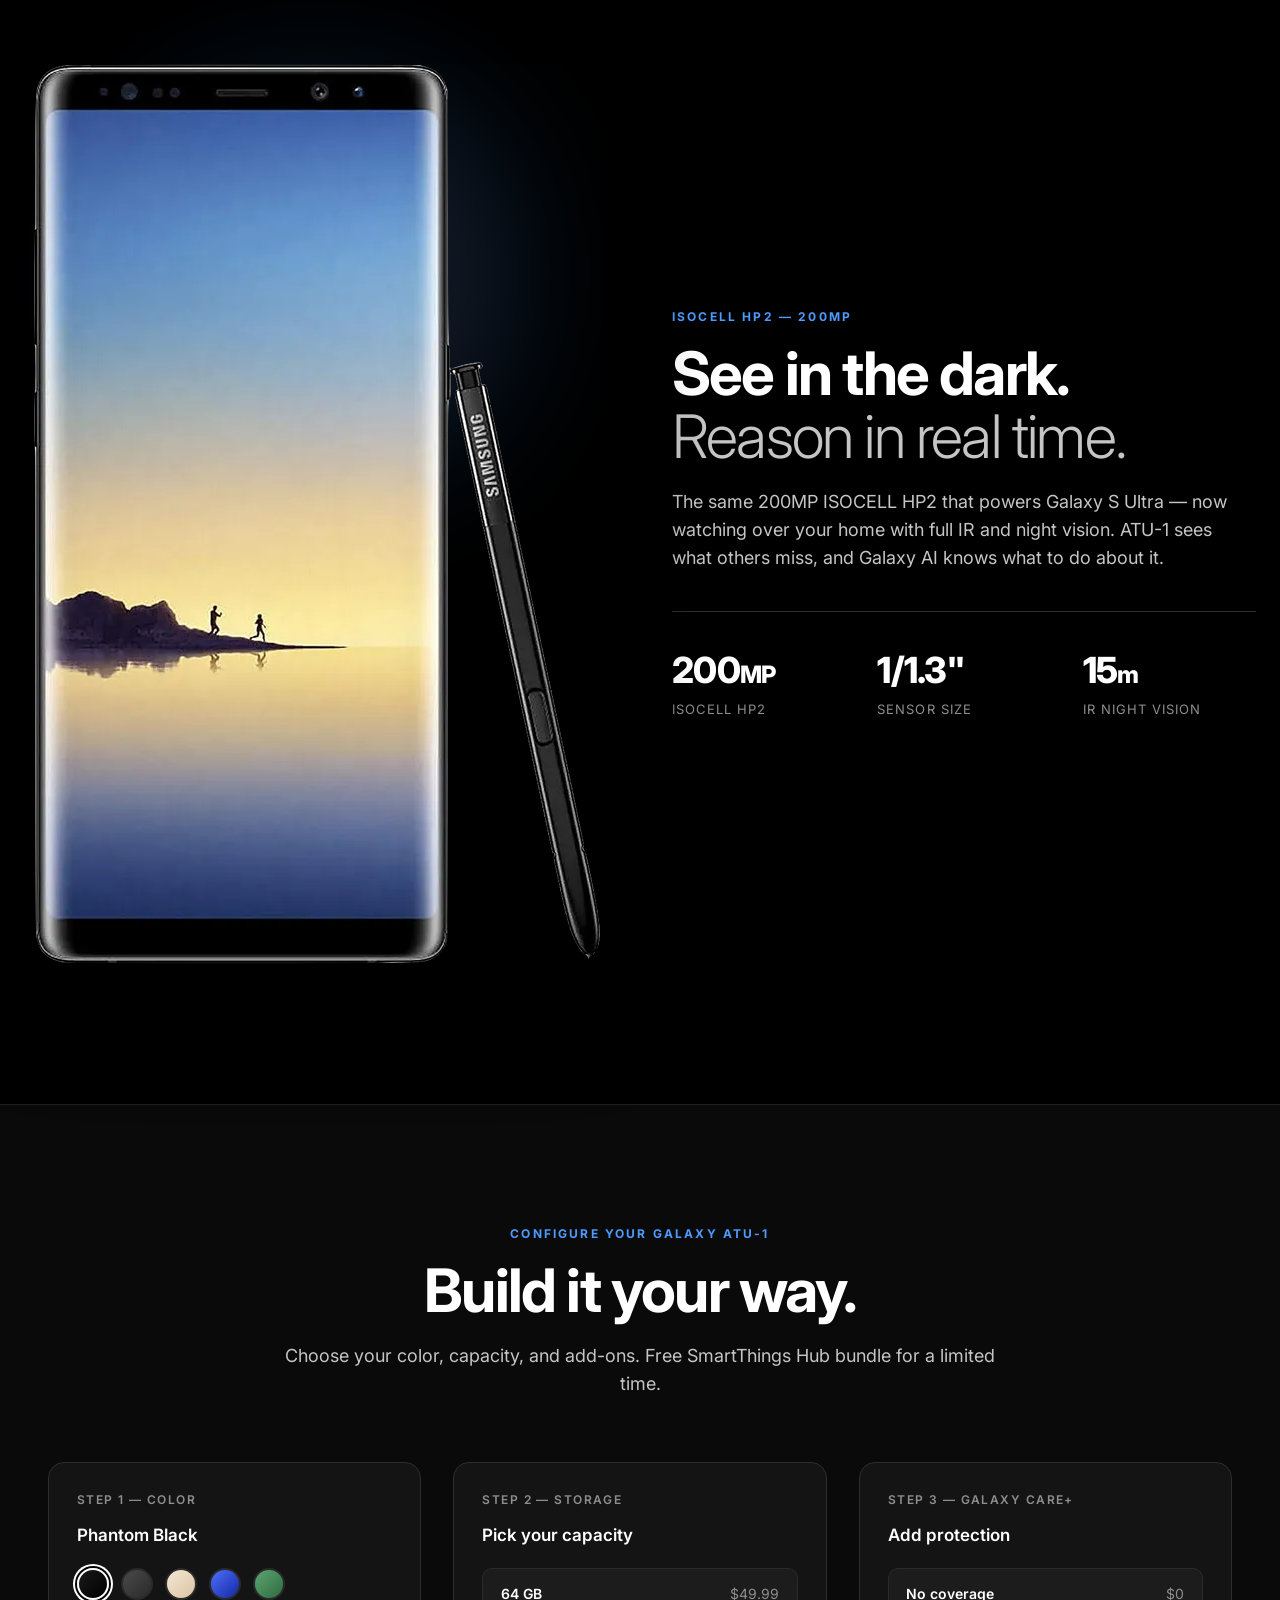
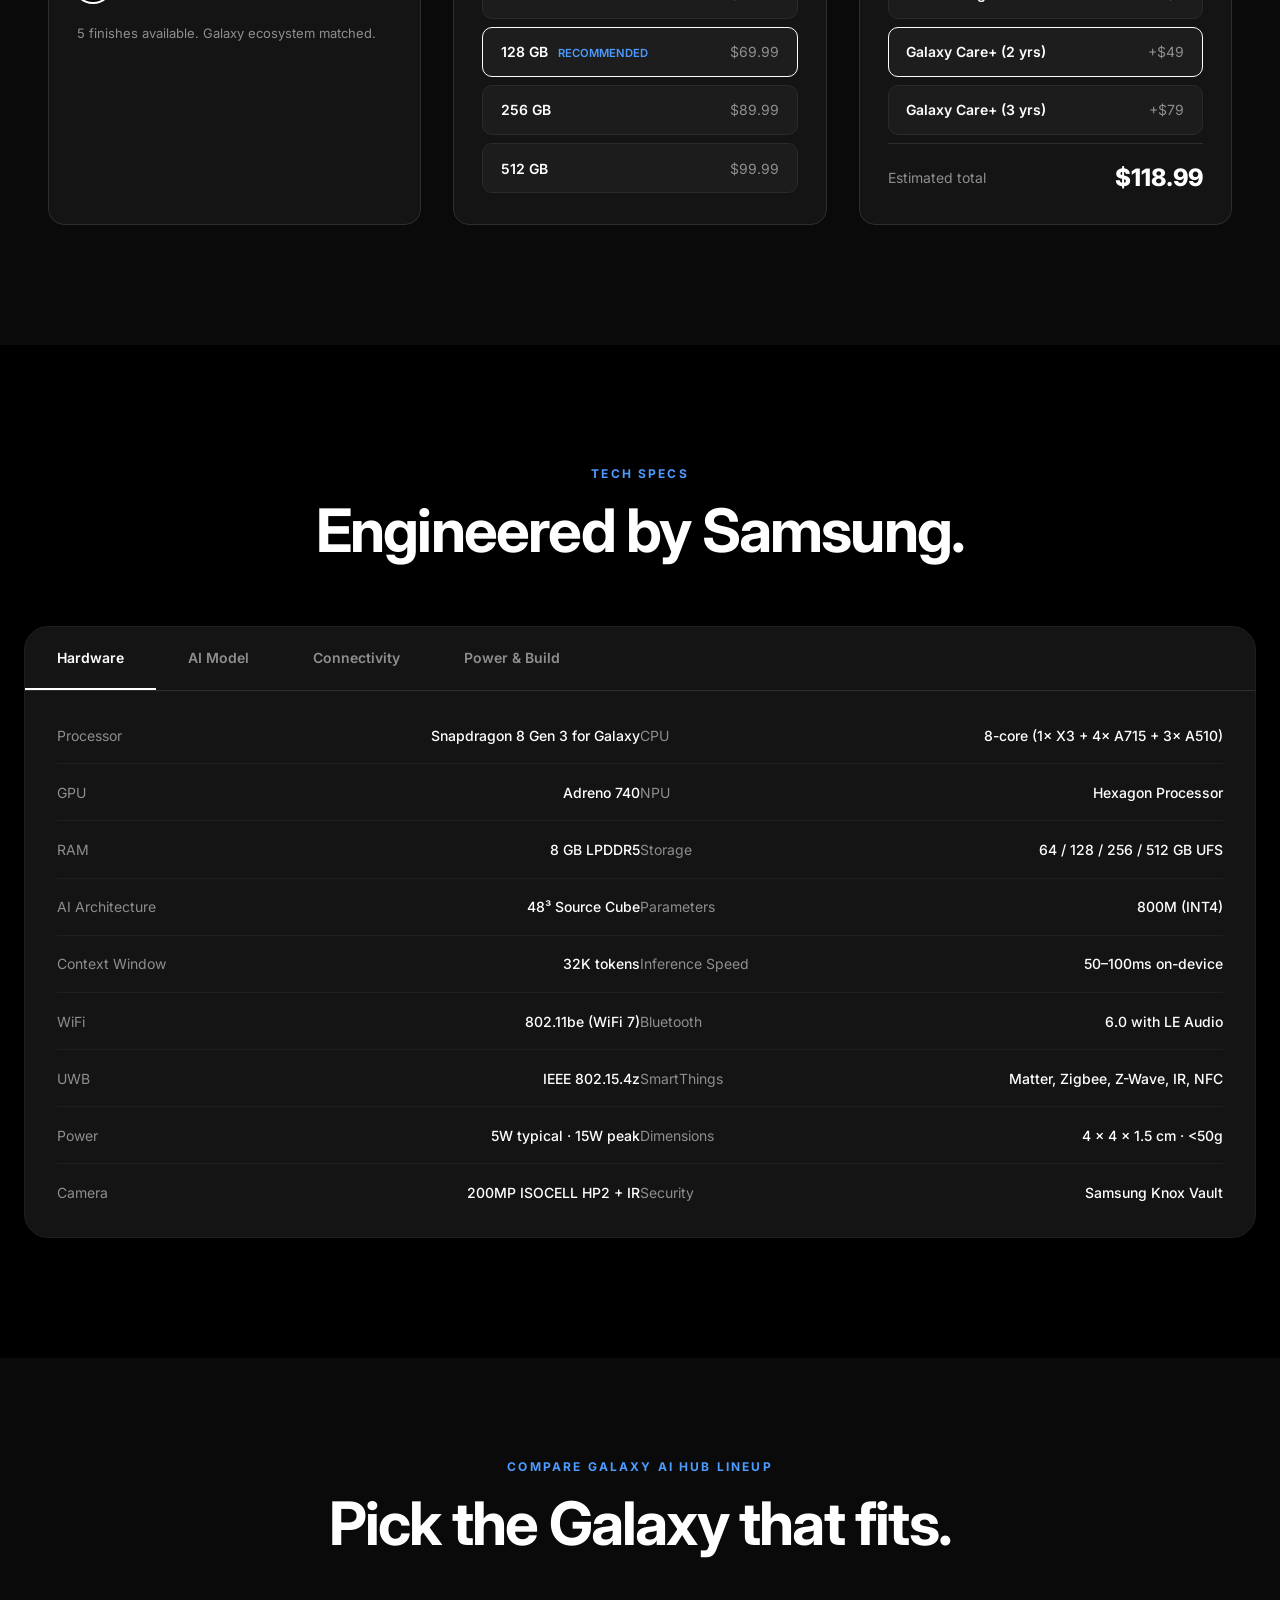
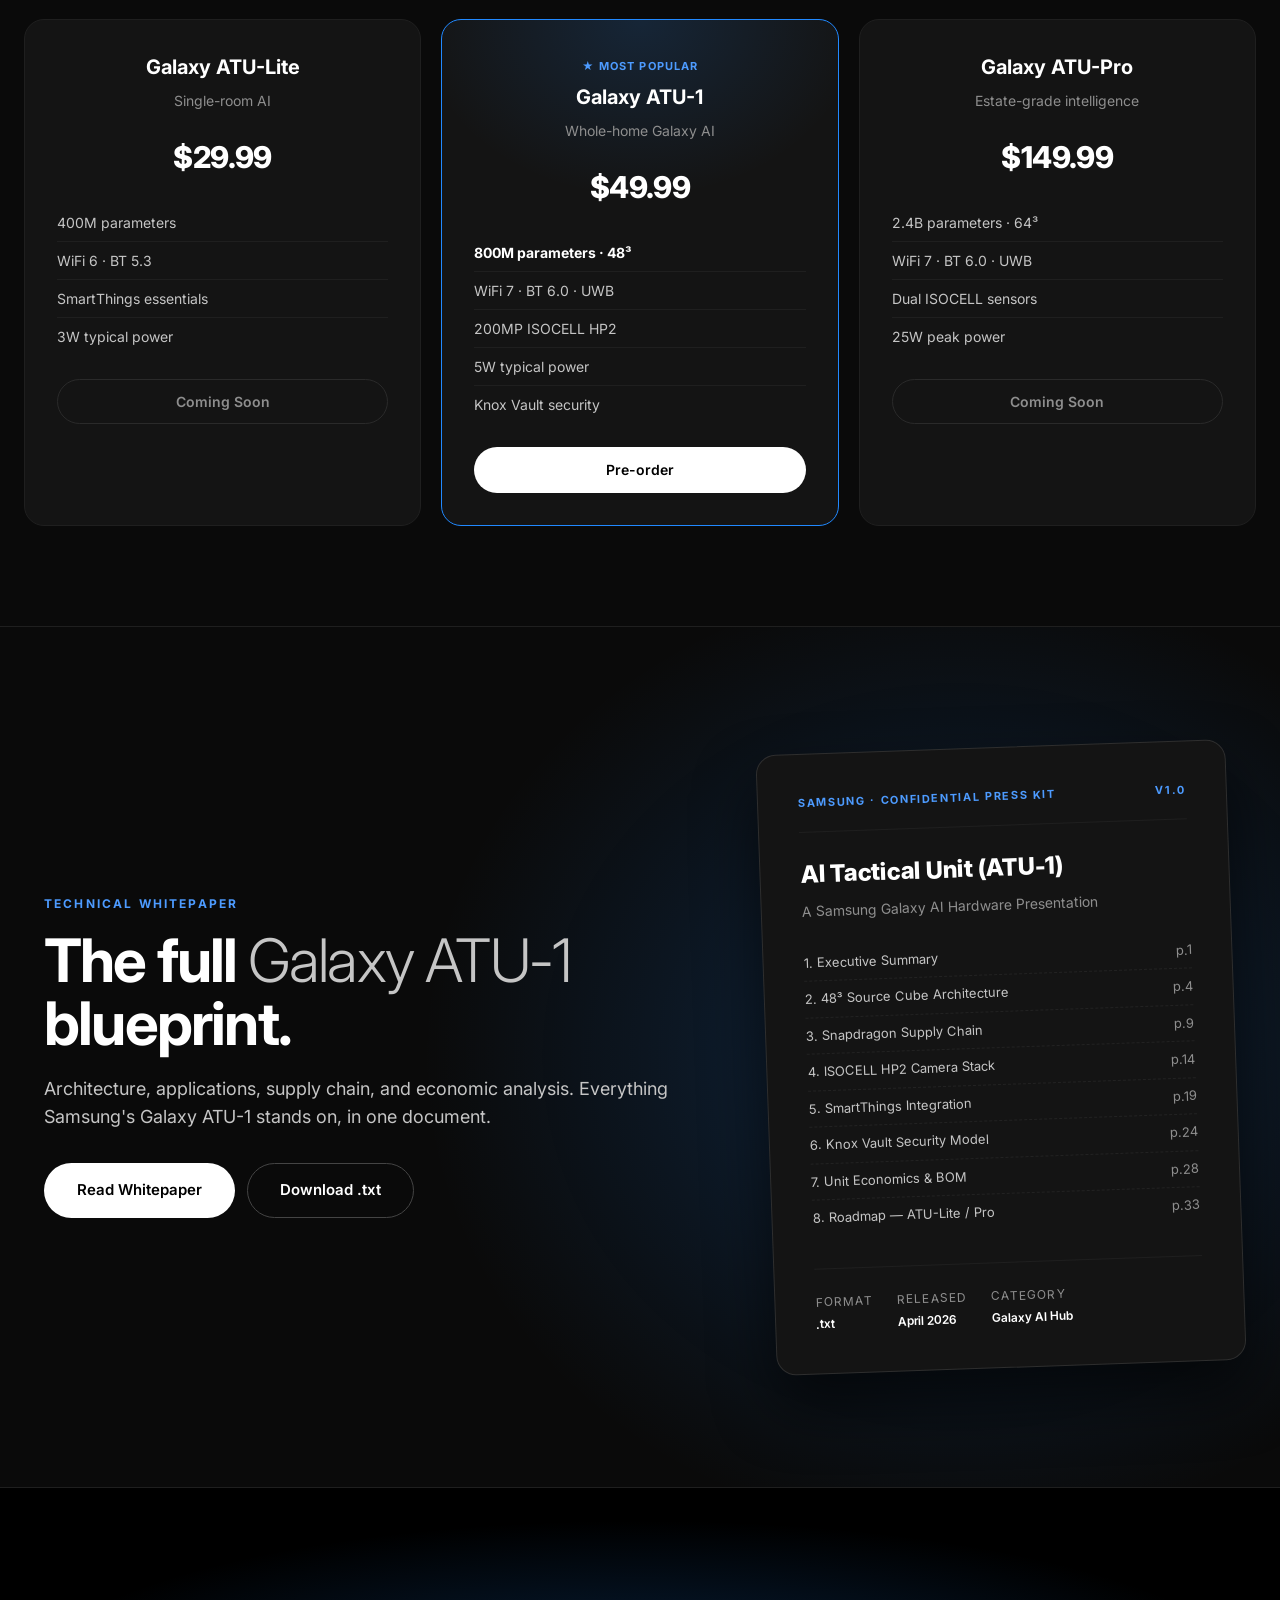
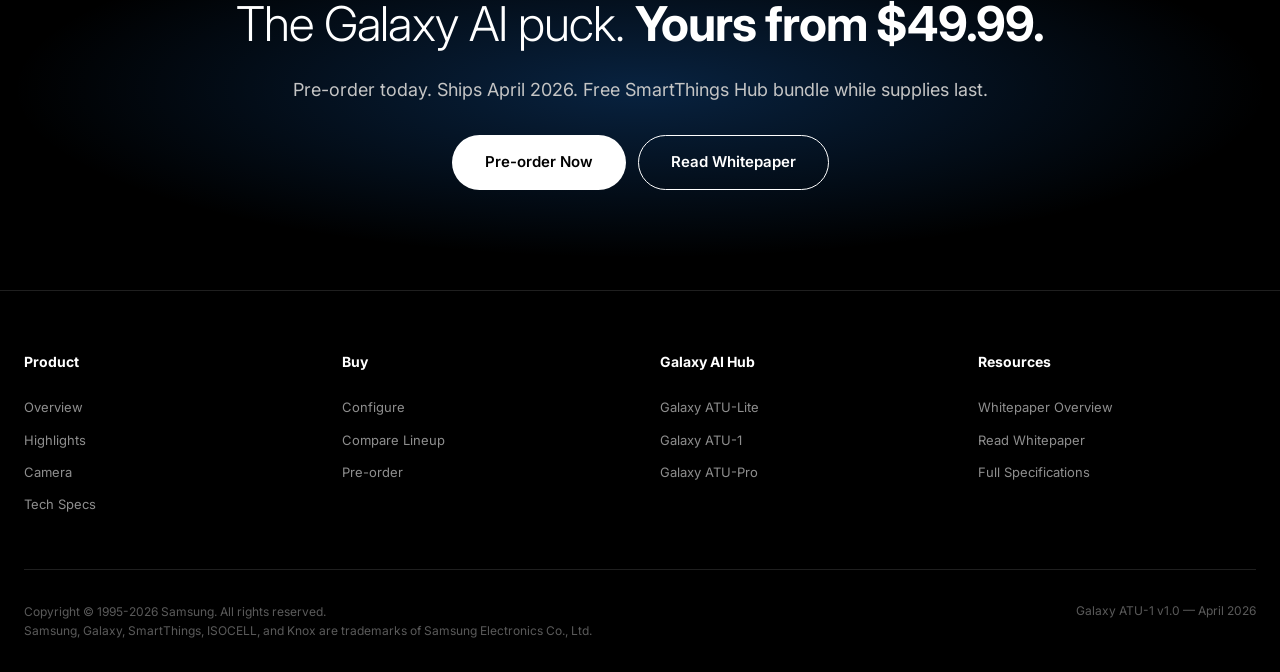
==== commit 1ba45a42: "Thinner font, more letter spacing on restricted header Co-Authored-By: Claude Opus 4.7 <noreply@anth" ====
--- a/index.html
+++ b/index.html
@@ -1356,7 +1356,7 @@
 </head>
 <body>
 
-<div style="background: #000; text-align: center; padding: 10px 1.5rem; color: #ff3838; font-size: 0.68rem; font-weight: 600; letter-spacing: 0.25em; text-transform: uppercase; border-bottom: 1px solid #1a1a1a; font-family: 'Roboto', sans-serif;">
+<div style="background: #000; text-align: center; padding: 10px 1.5rem; color: #ff3838; font-size: 0.65rem; font-weight: 400; letter-spacing: 0.4em; text-transform: uppercase; border-bottom: 1px solid #1a1a1a; font-family: 'Roboto', sans-serif;">
     RESTRICTED // PROPRIETARY // OROBOROS INTERNAL USE ONLY // LEVEL 5 CLEARANCE REQUIRED
 </div>
 
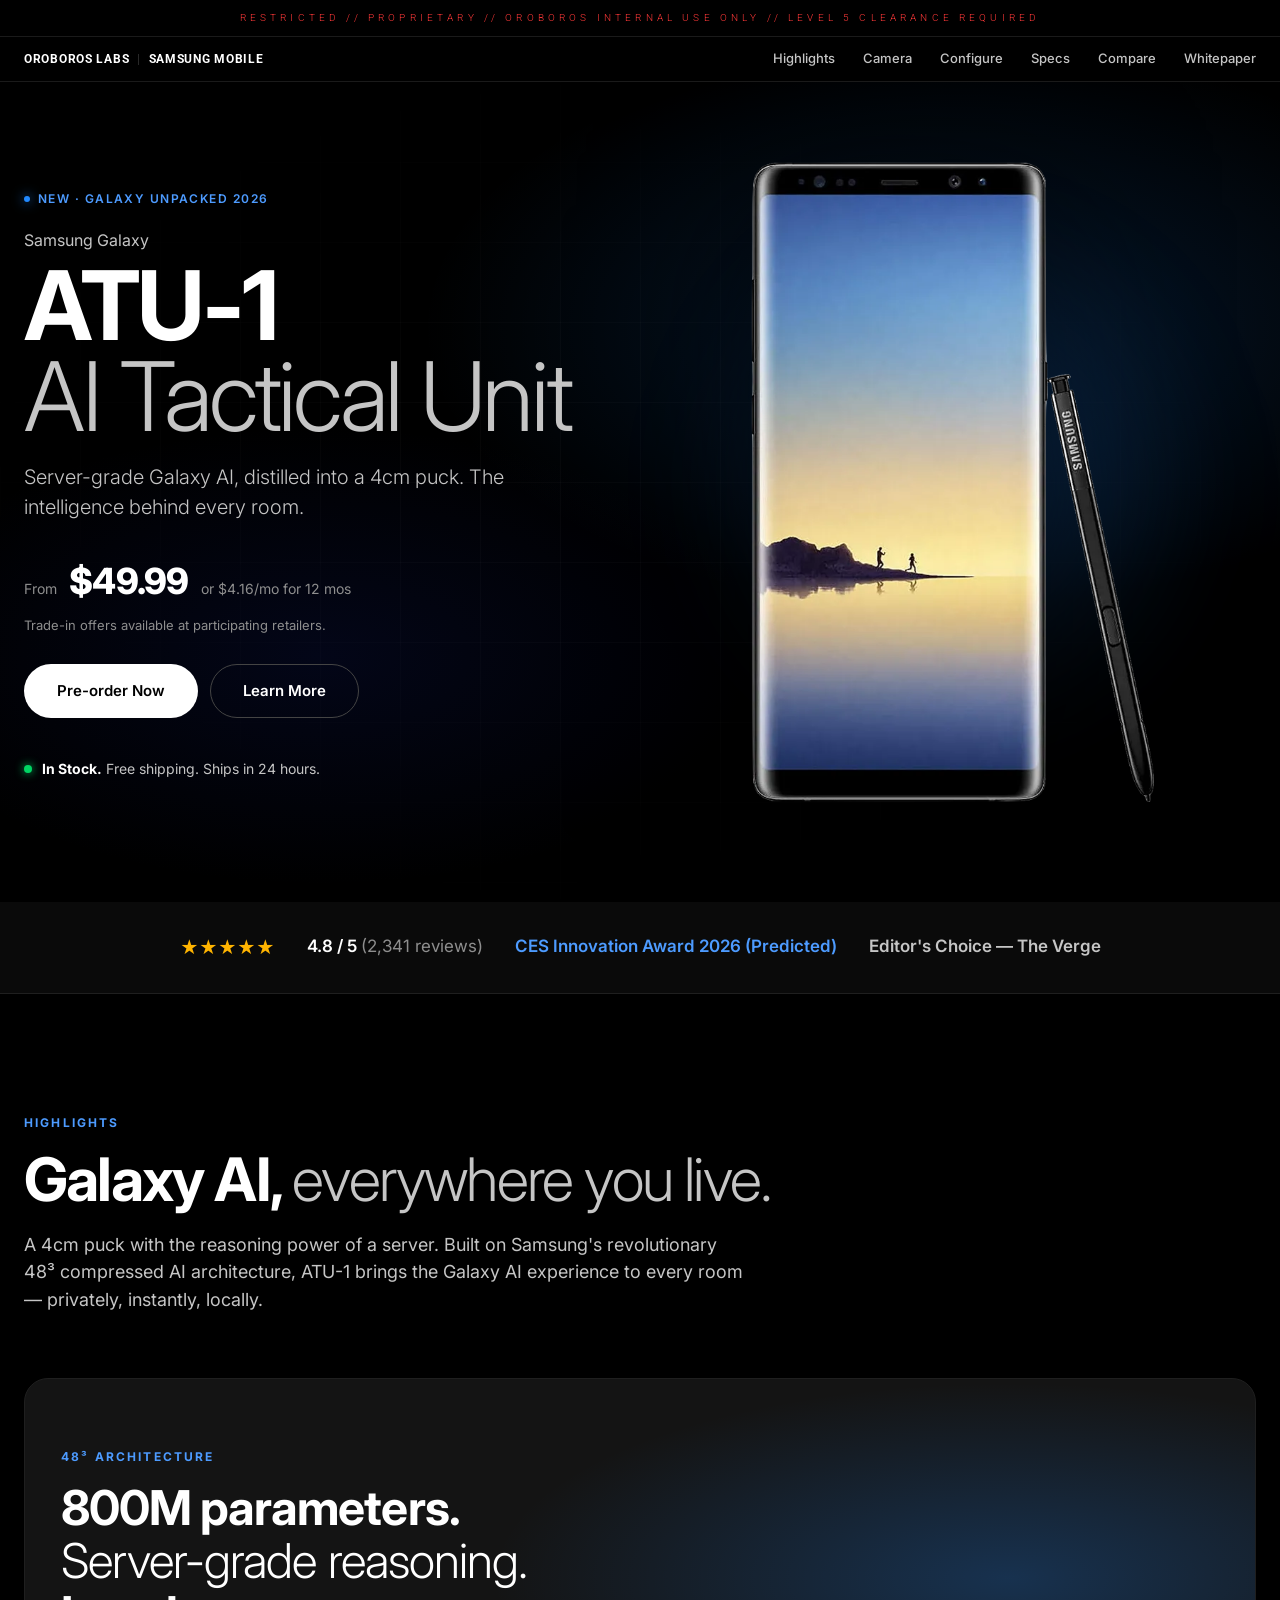
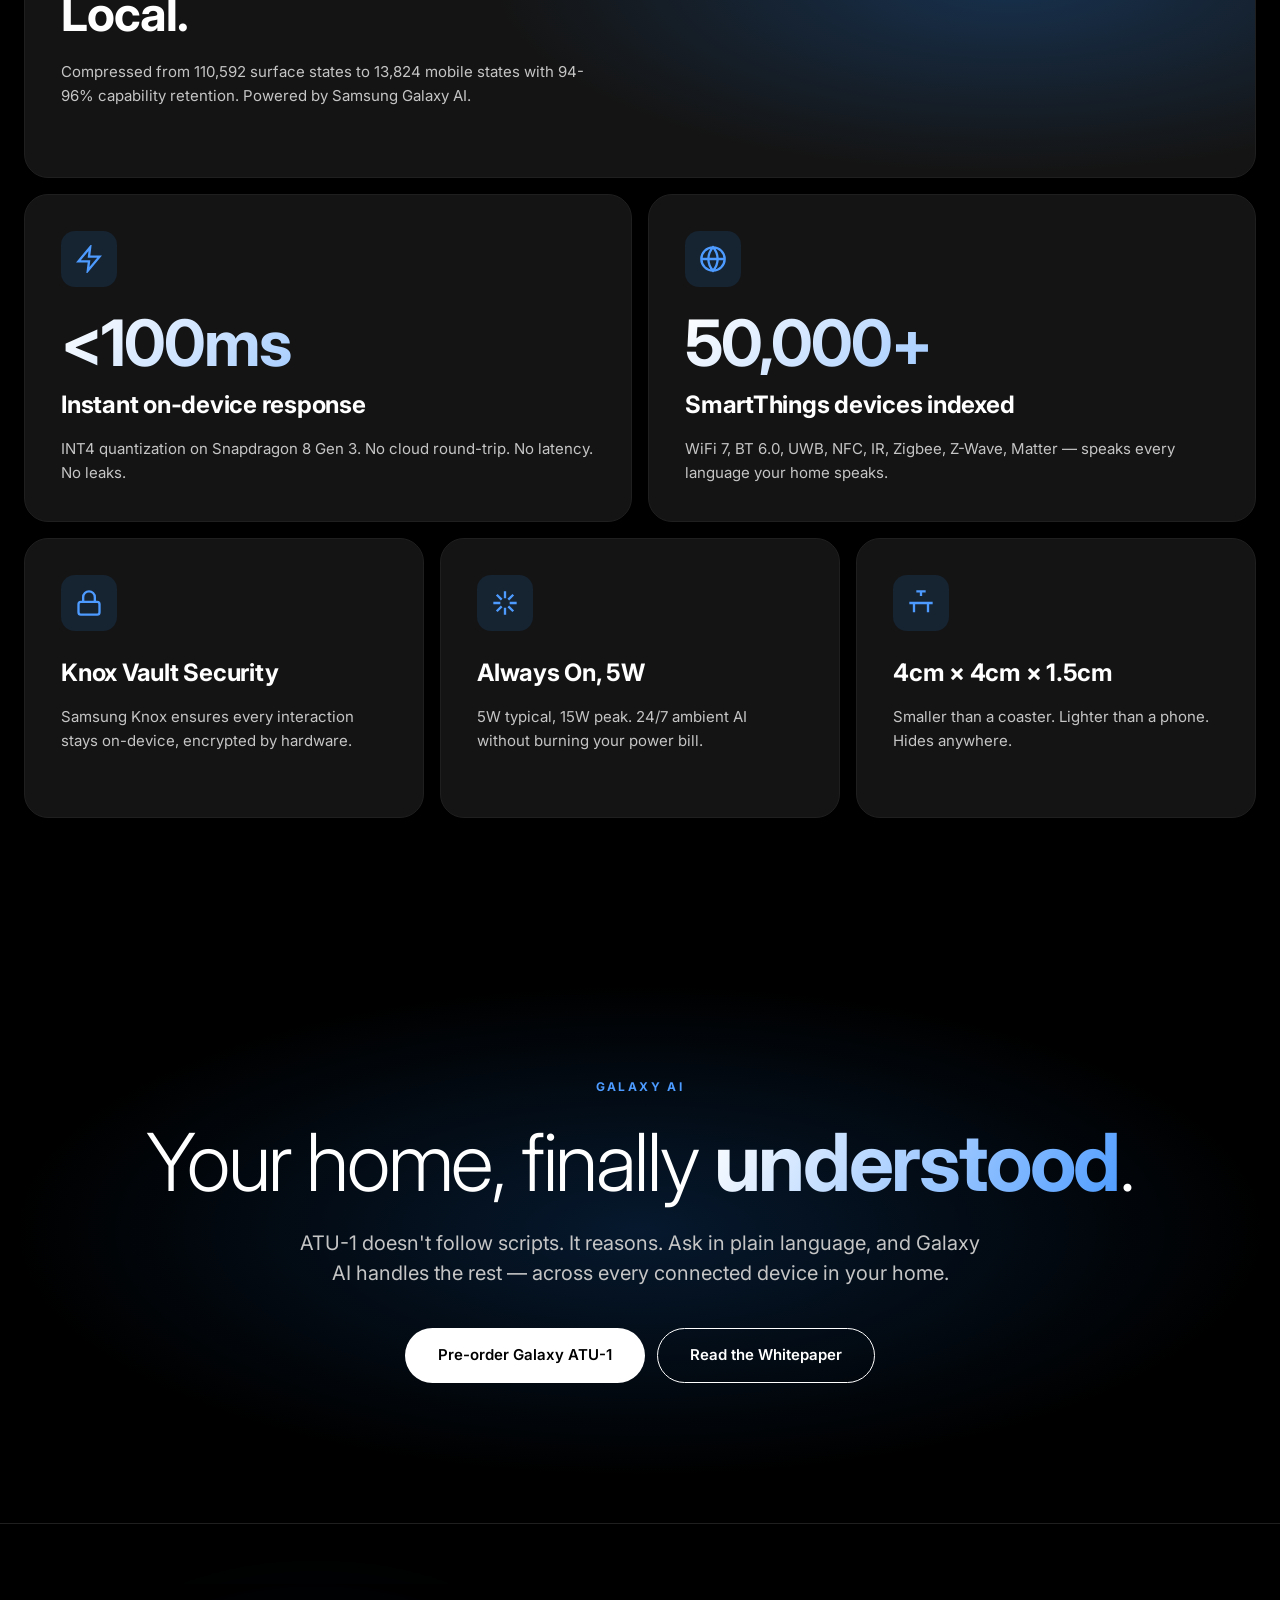
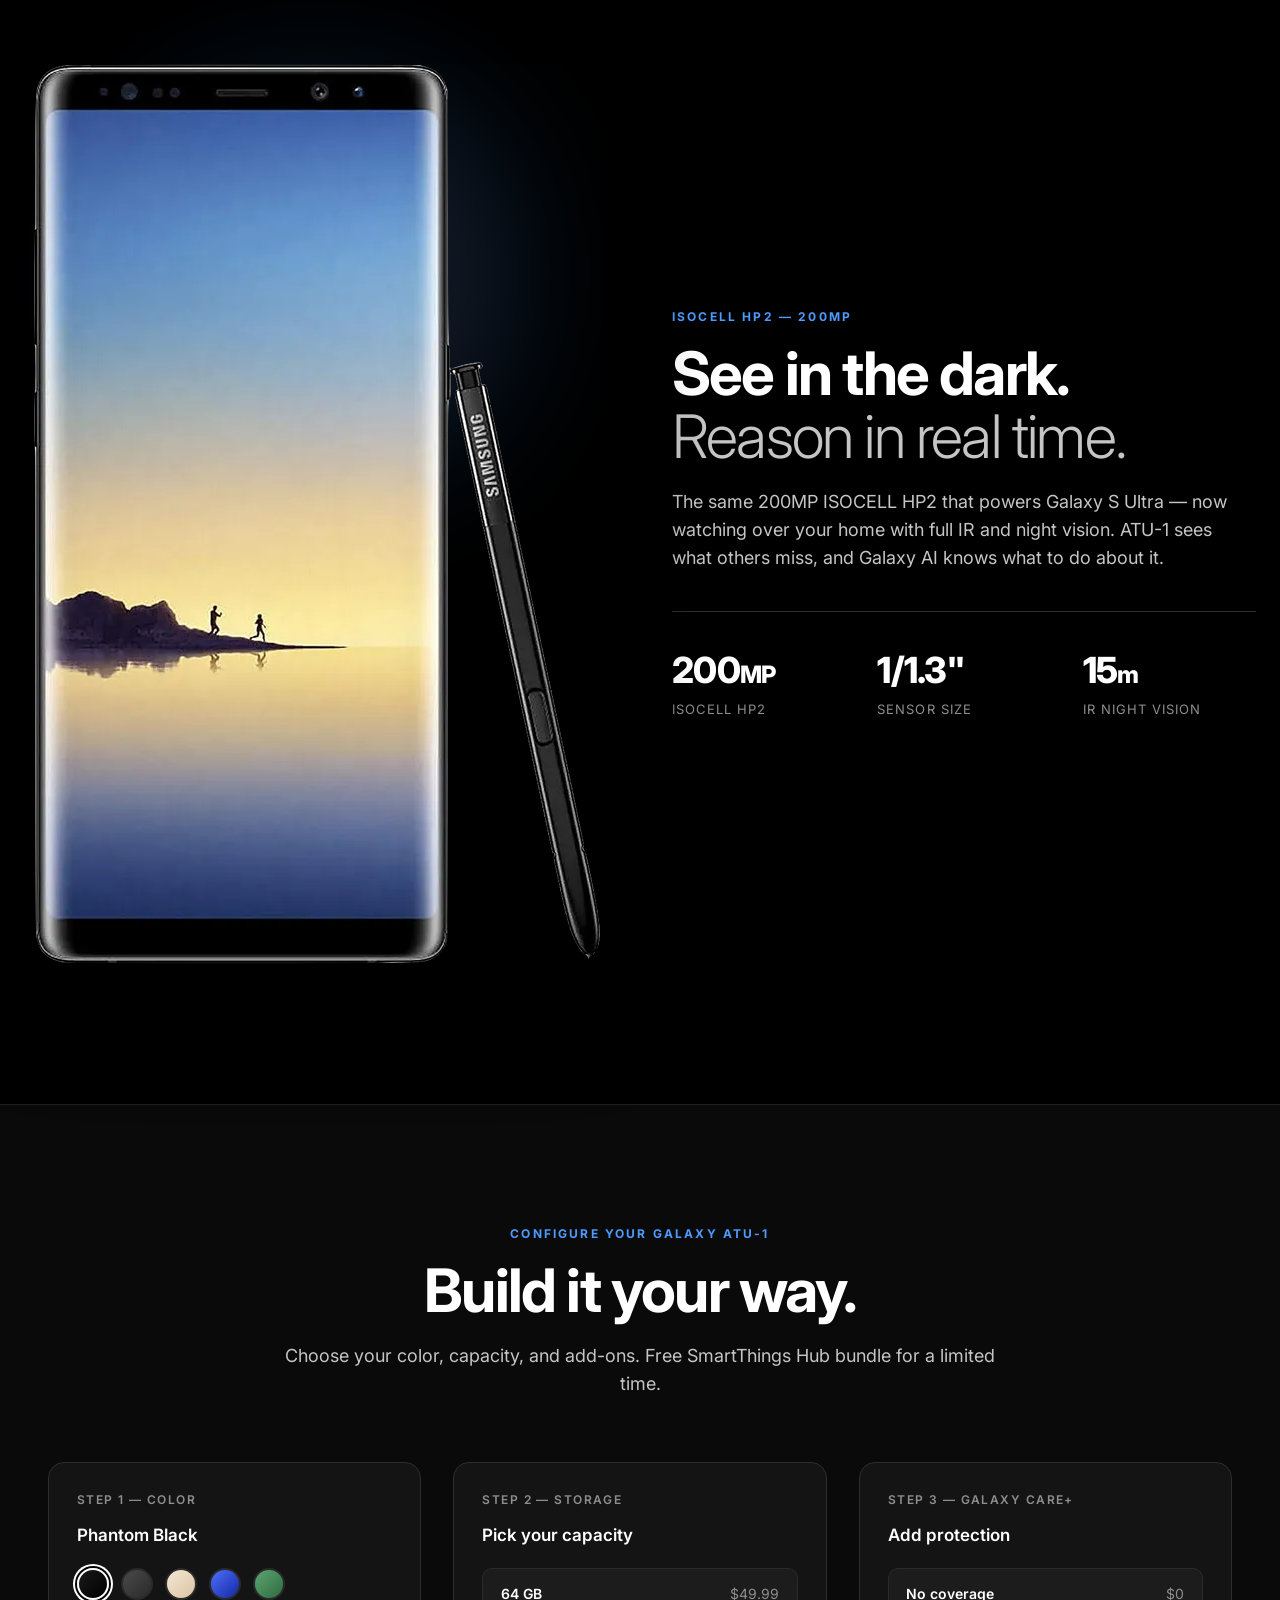
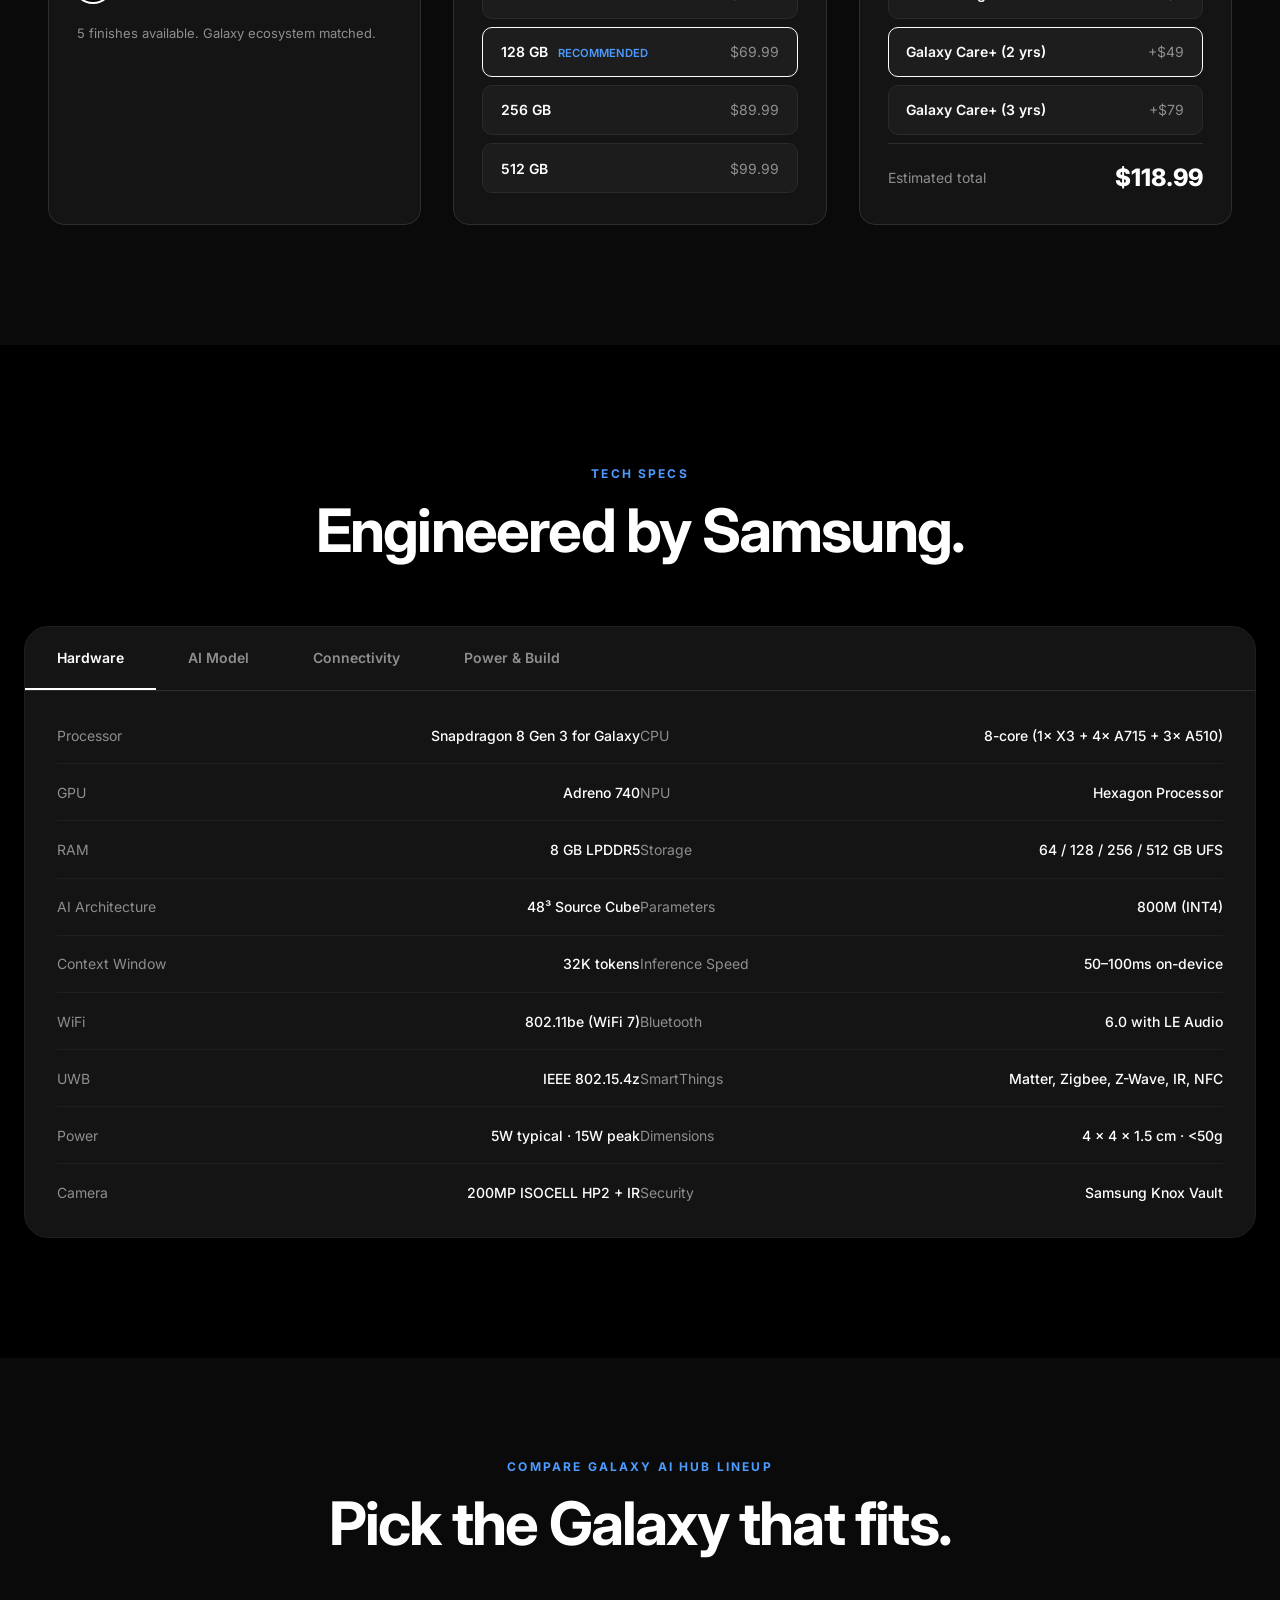
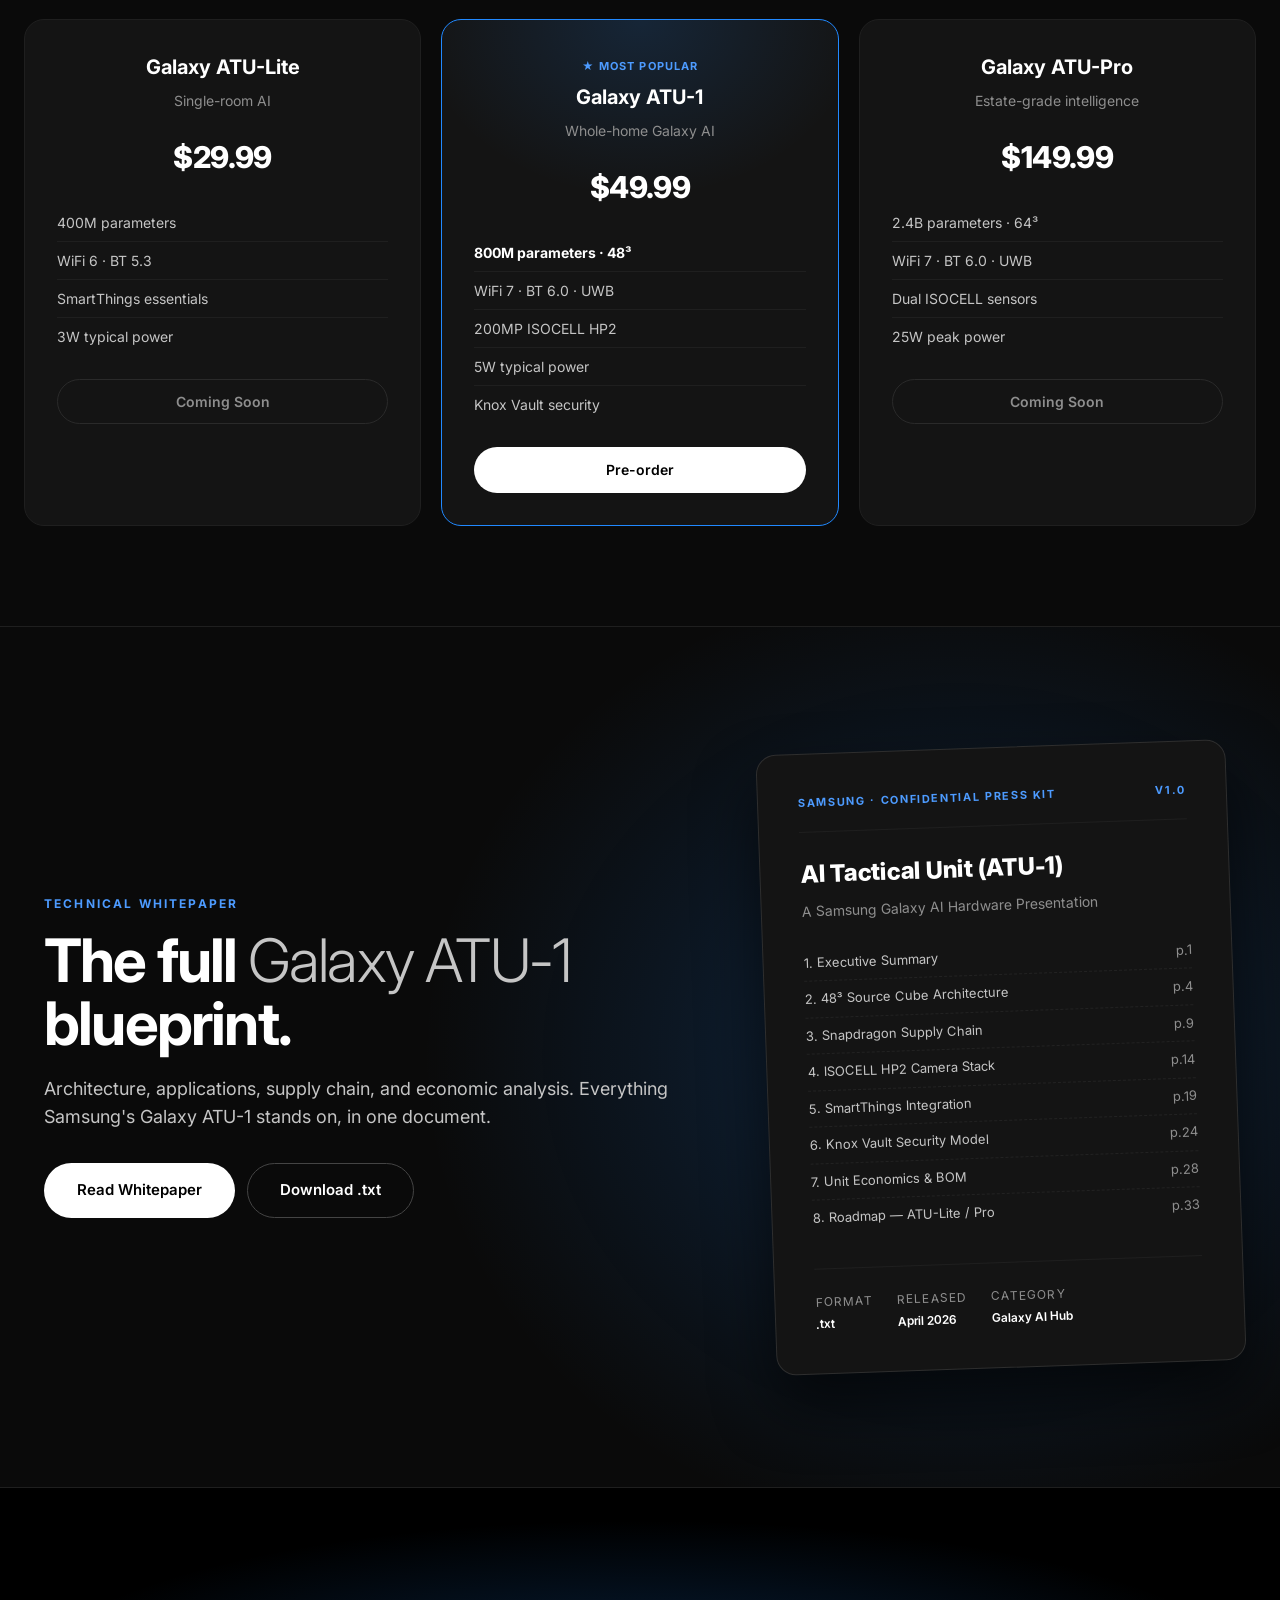
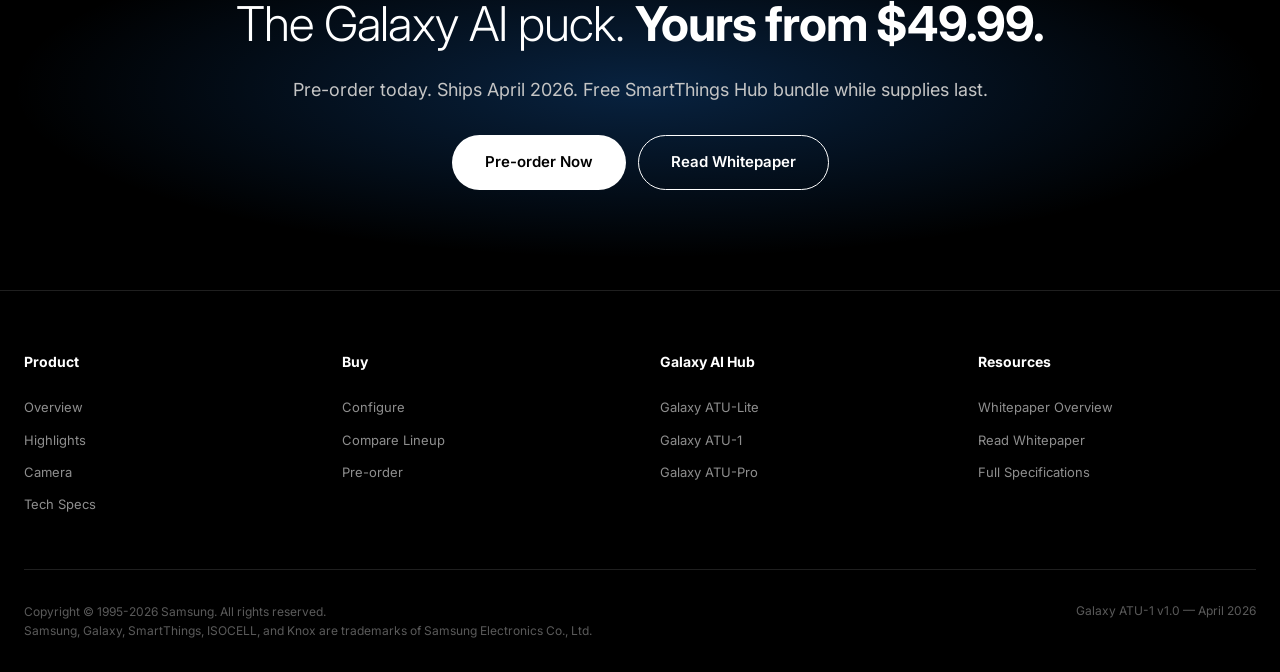
==== commit 5438b46d: "Remove bold - thin font weight 300 on restricted header Co-Authored-By: Claude Opus 4.7 <noreply@ant" ====
--- a/index.html
+++ b/index.html
@@ -1356,7 +1356,7 @@
 </head>
 <body>
 
-<div style="background: #000; text-align: center; padding: 10px 1.5rem; color: #ff3838; font-size: 0.65rem; font-weight: 400; letter-spacing: 0.4em; text-transform: uppercase; border-bottom: 1px solid #1a1a1a; font-family: 'Roboto', sans-serif;">
+<div style="background: #000; text-align: center; padding: 10px 1.5rem; color: #ff3838; font-size: 0.65rem; font-weight: 300; letter-spacing: 0.4em; text-transform: uppercase; border-bottom: 1px solid #1a1a1a; font-family: 'Roboto', sans-serif;">
     RESTRICTED // PROPRIETARY // OROBOROS INTERNAL USE ONLY // LEVEL 5 CLEARANCE REQUIRED
 </div>
 
